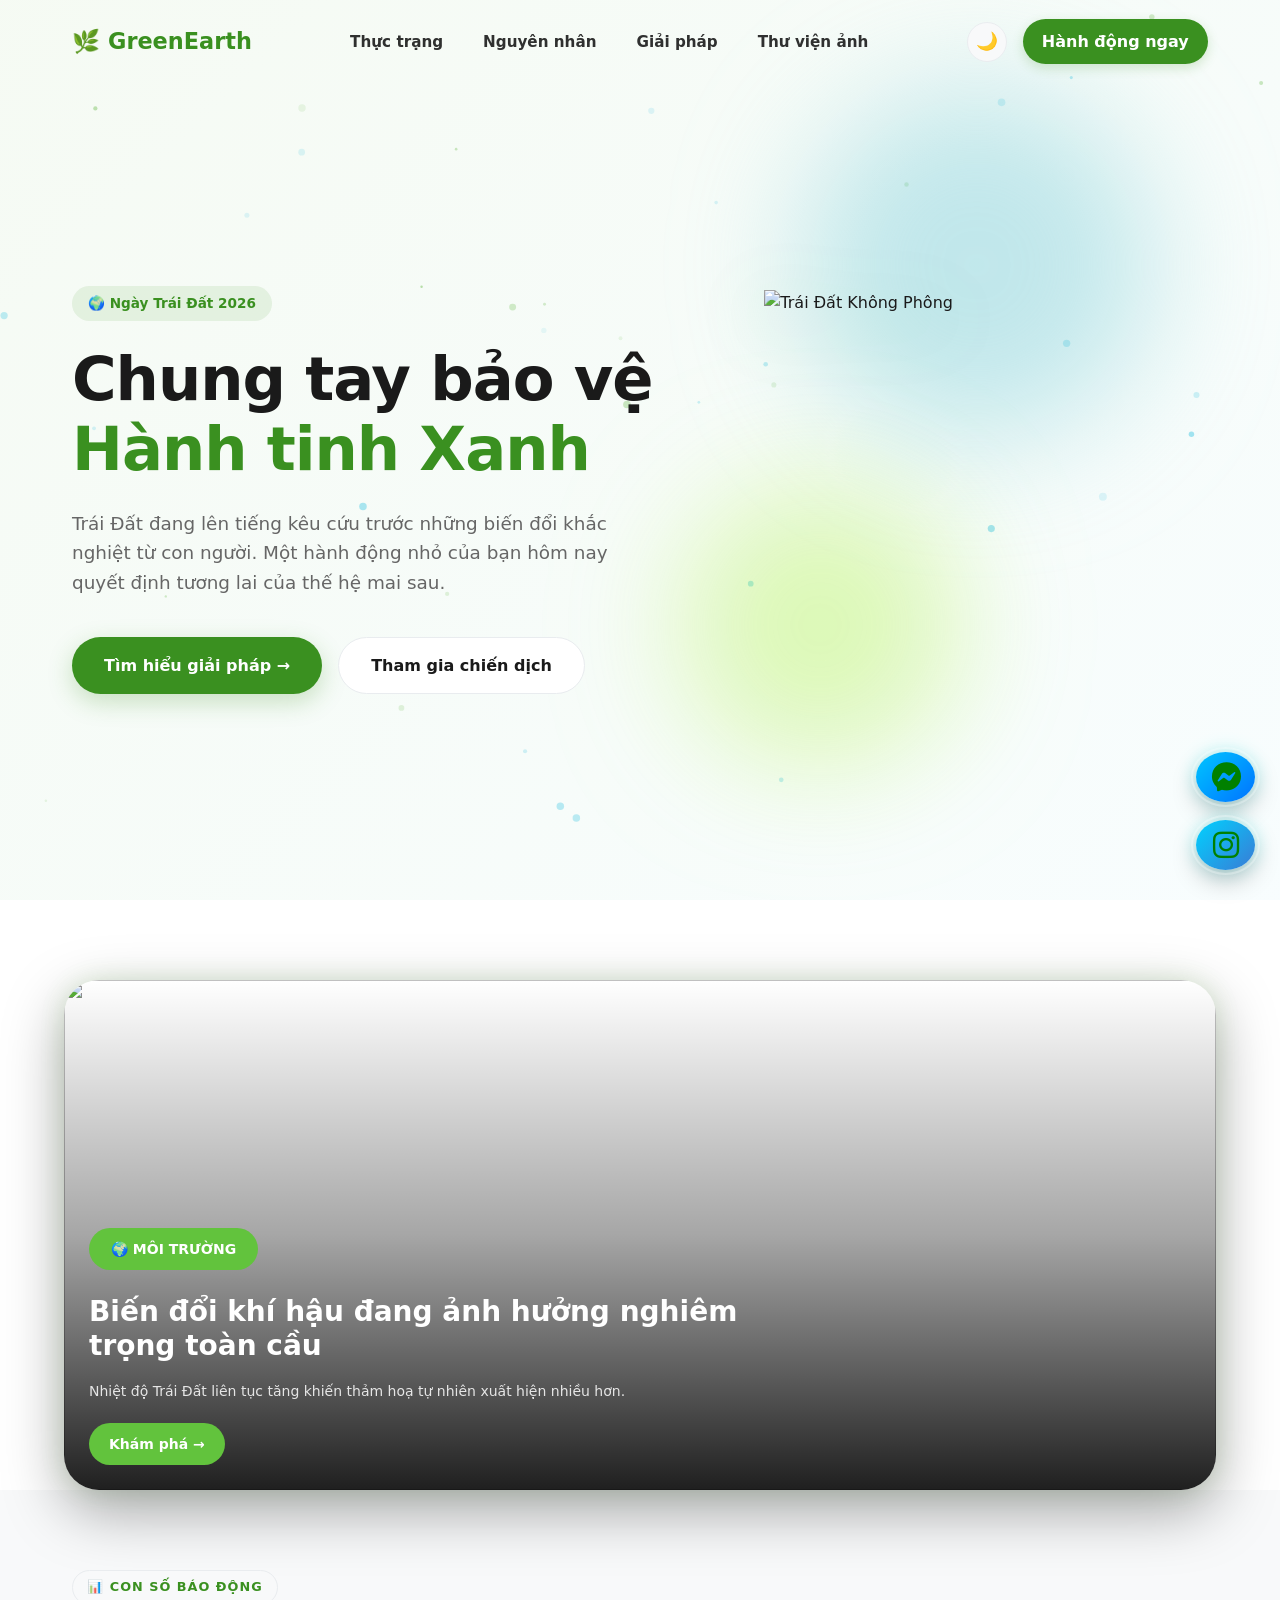
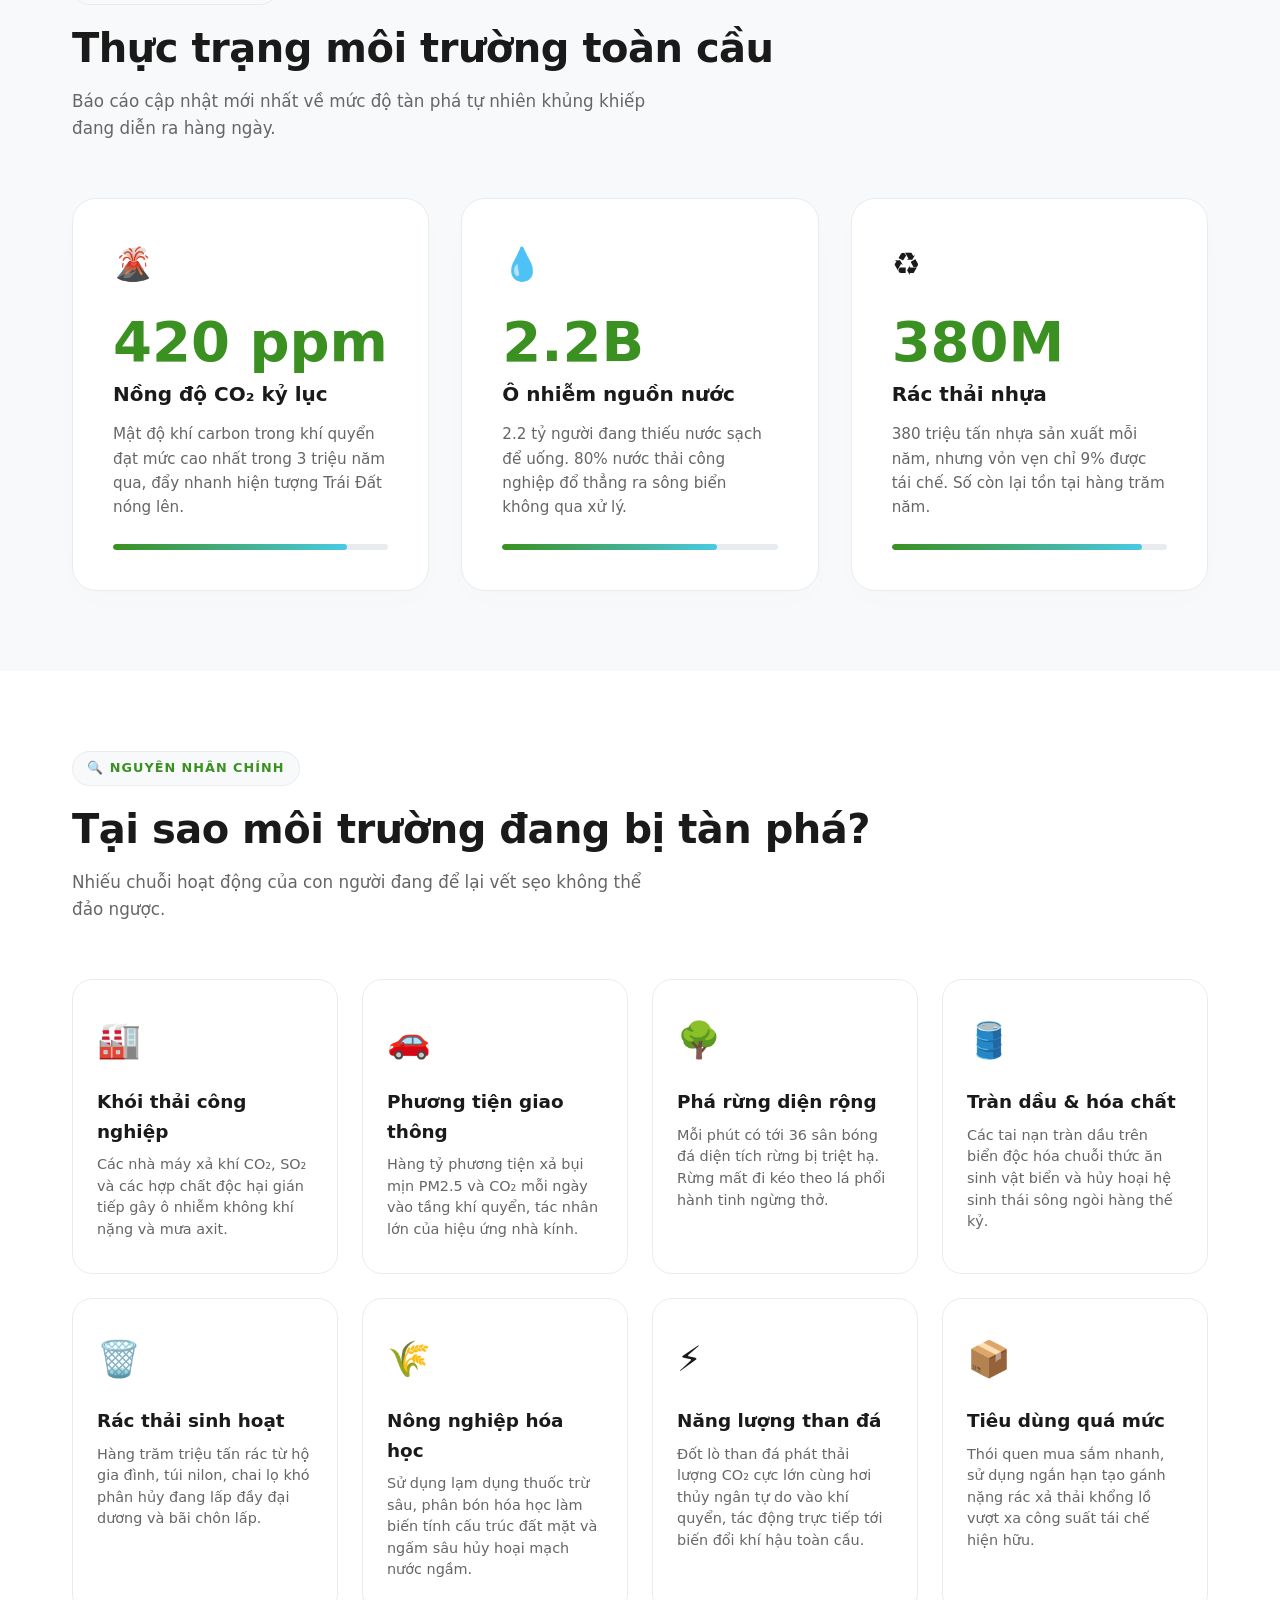
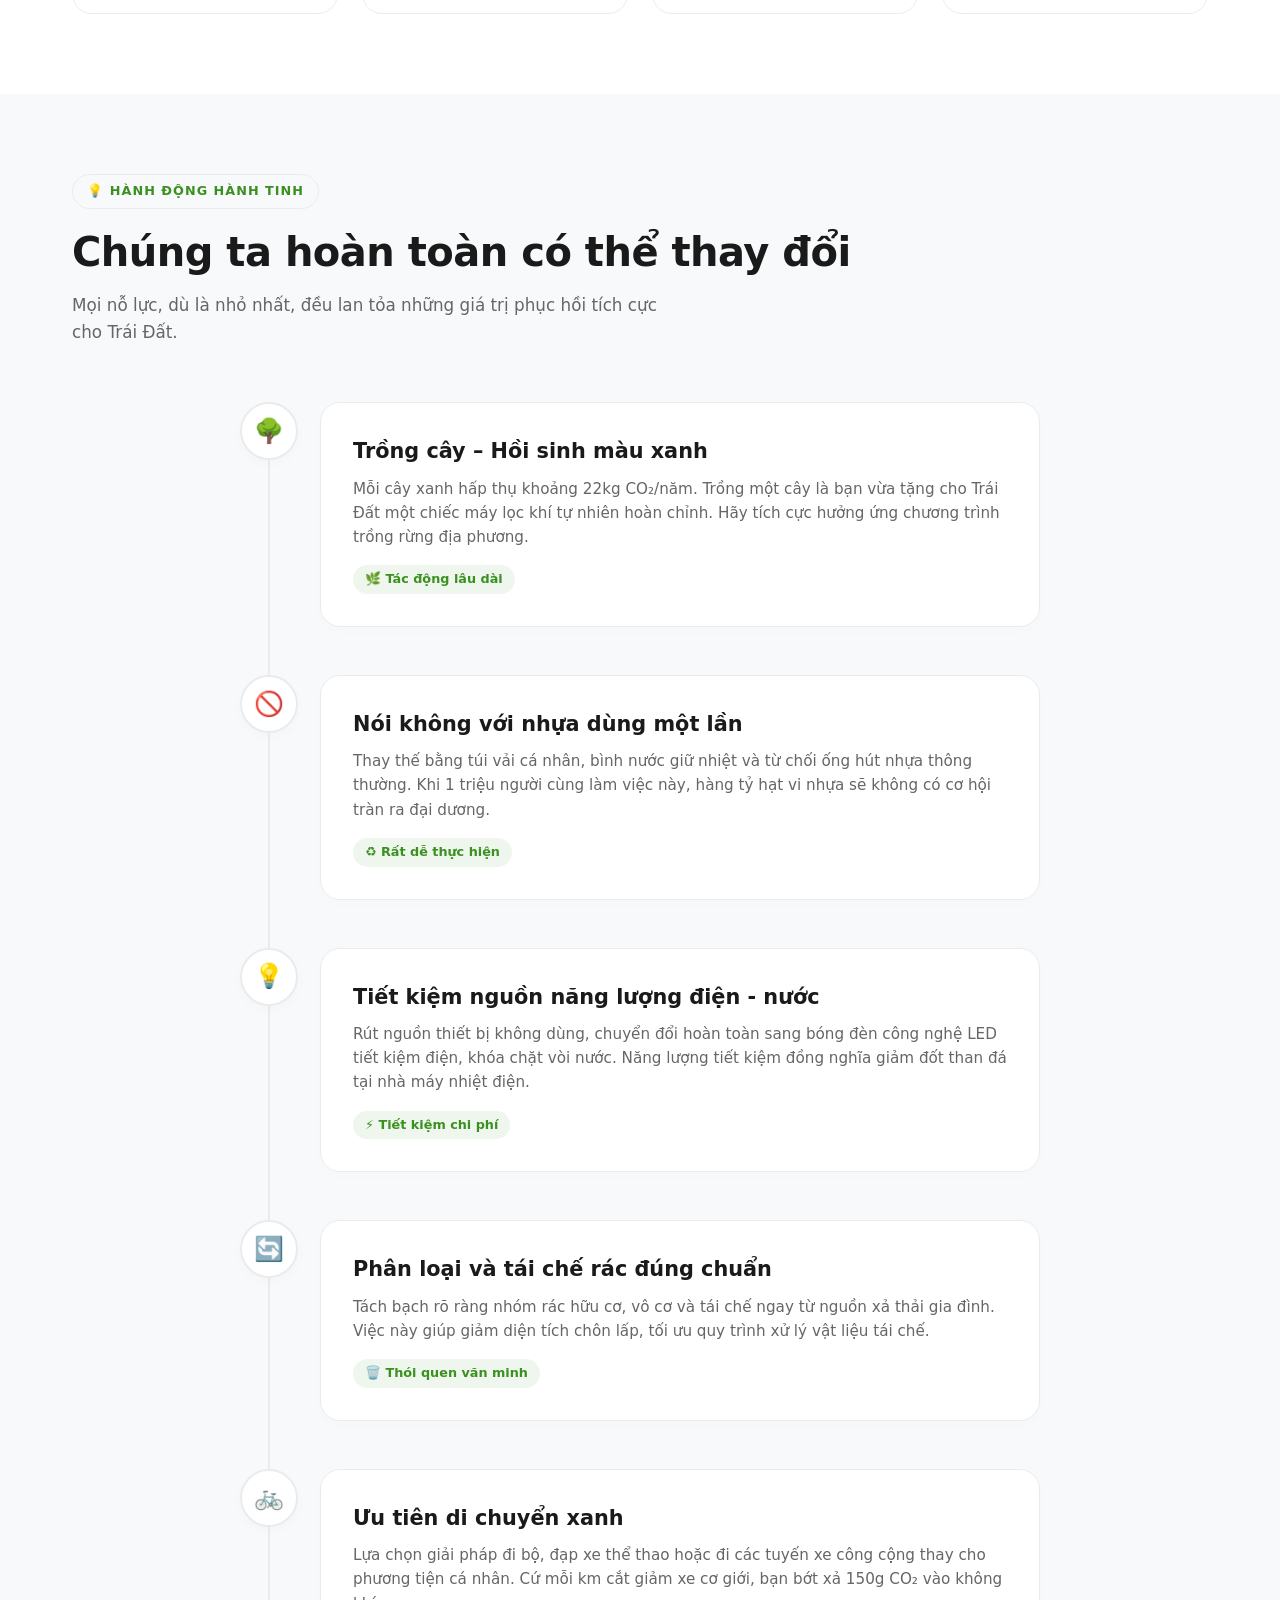
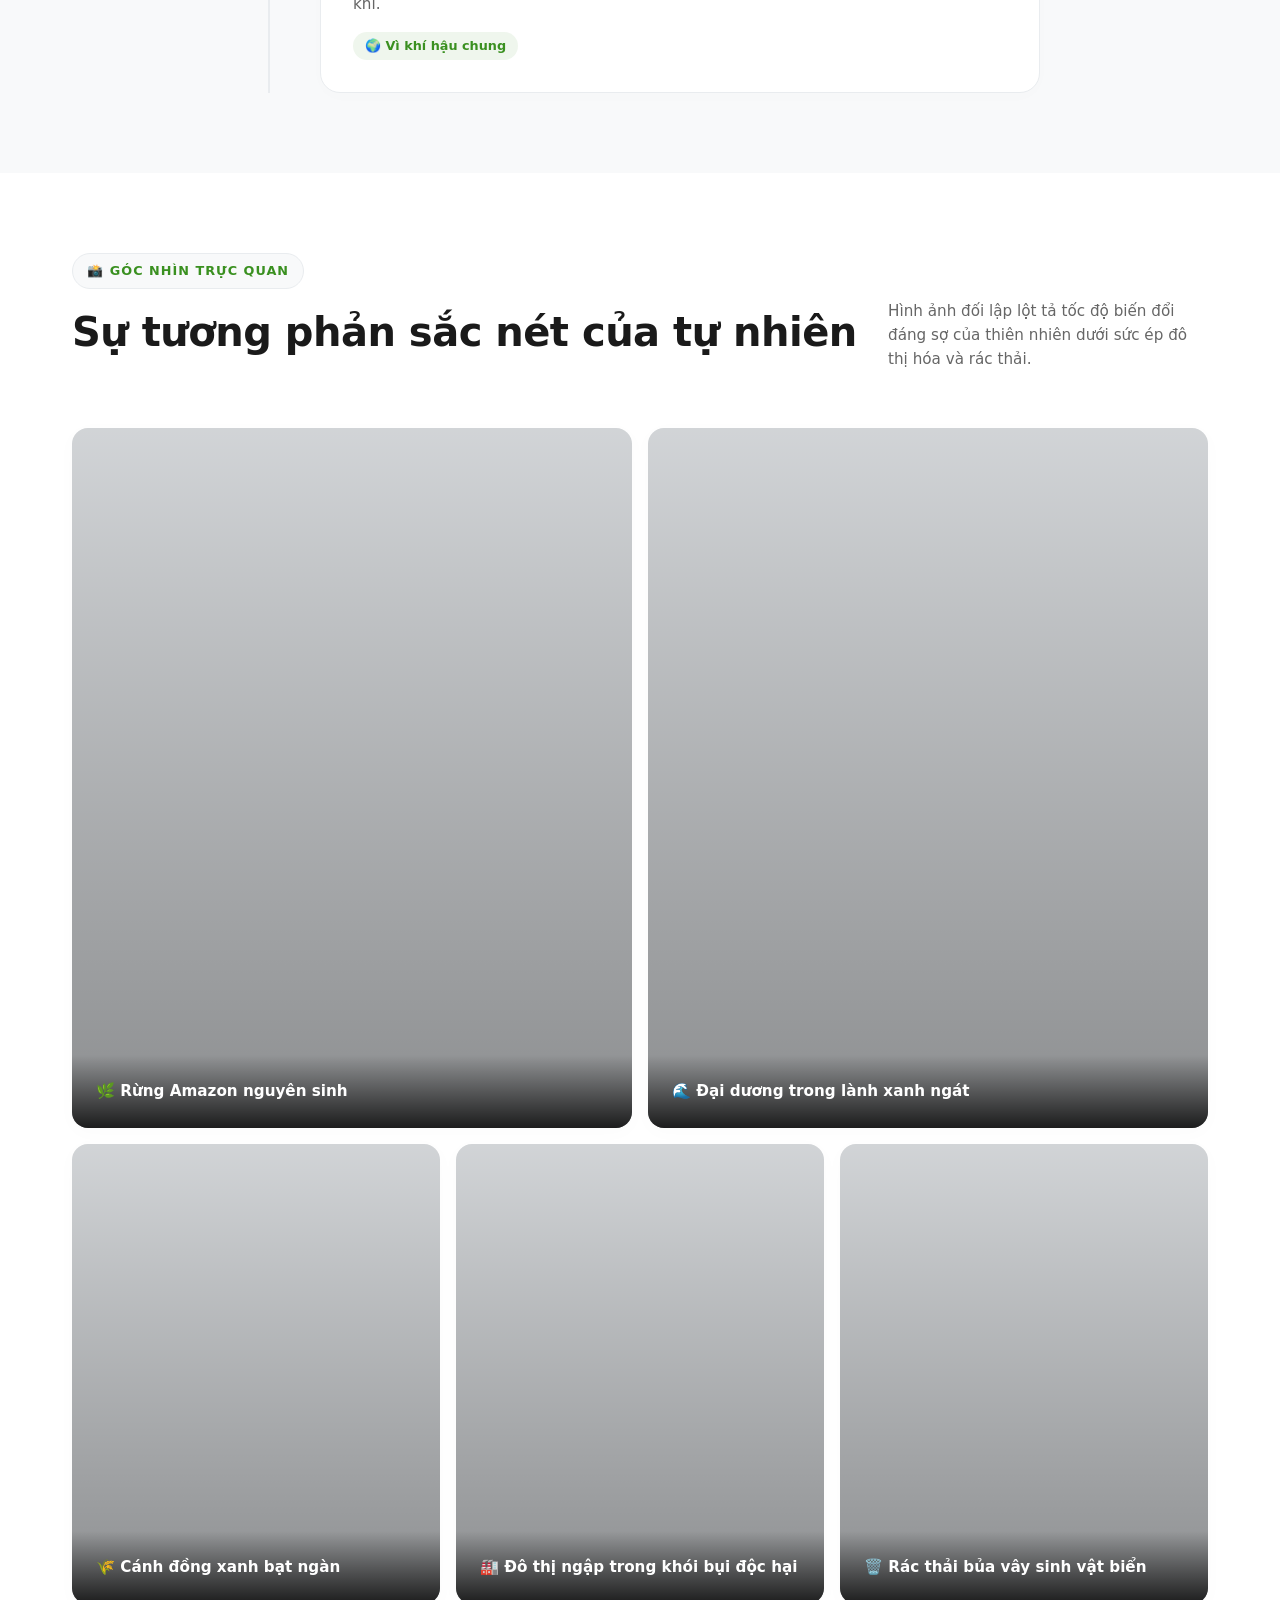
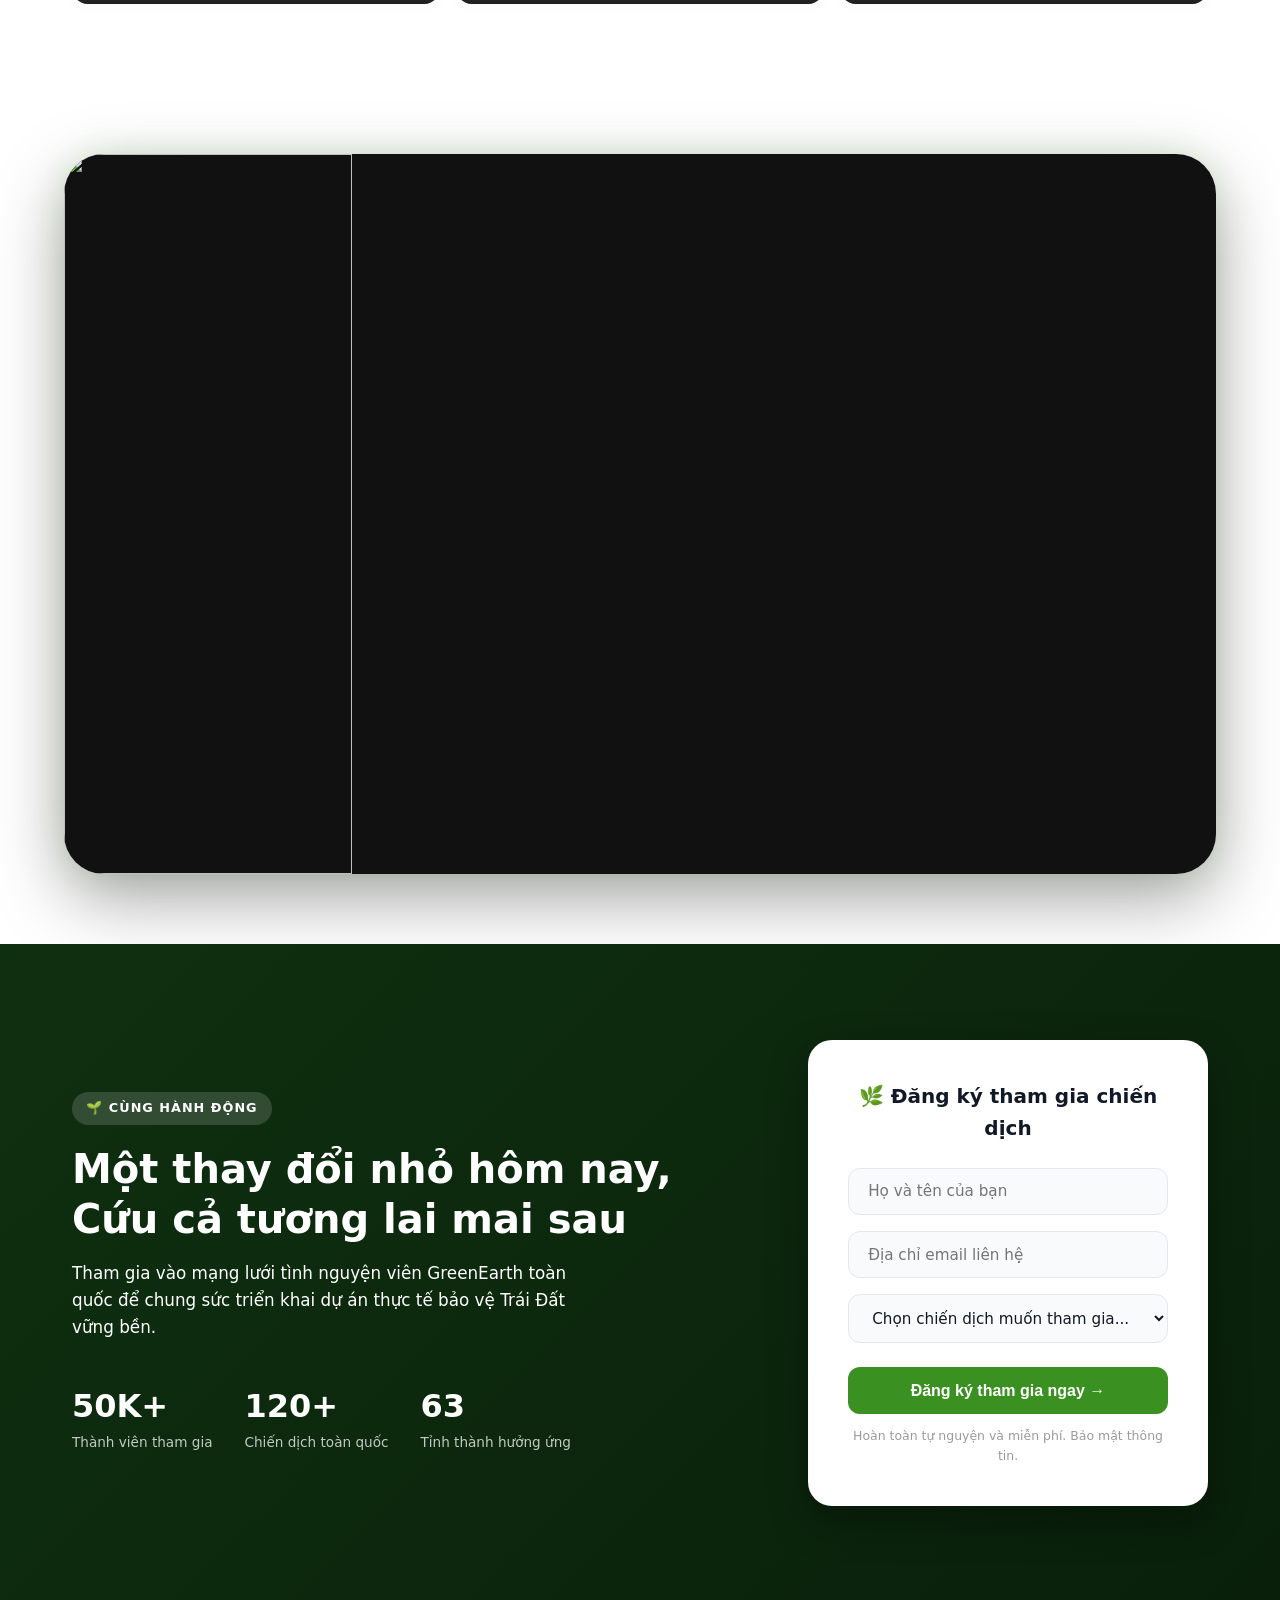
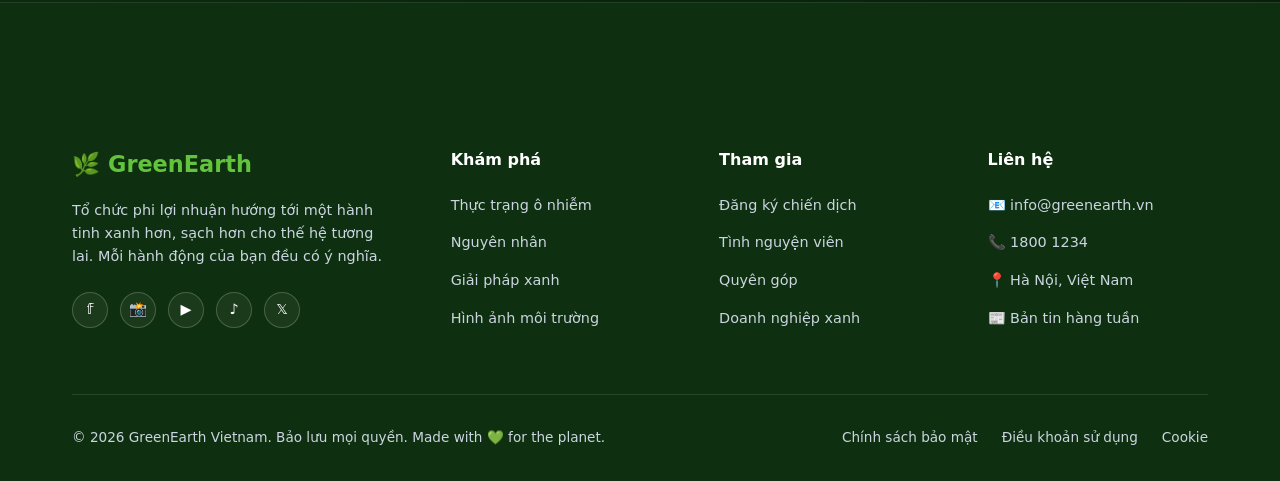
==== index.html @ 23671e56 "Update index.html" ====
<!DOCTYPE html>
<html lang="vi" data-theme="light">
<head>
  <meta charset="UTF-8">
  <meta name="viewport" content="width=device-width, initial-scale=1.0">
  <title>GreenEarth - Bảo vệ Hành tinh Xanh</title>
  <link rel="stylesheet" href="assets/css/style.css">
</head>
<body>

  <nav id="navbar">
    <div class="nav-inner">
      <a class="nav-logo" href="#">
        <span class="logo-icon">🌿</span> GreenEarth
      </a>
      <ul class="nav-links" id="desktopNavLinks">
        <li><a href="#thuc-trang">Thực trạng</a></li>
        <li><a href="#nguyen-nhan">Nguyên nhân</a></li>
        <li><a href="#giai-phap">Giải pháp</a></li>
        <li><a href="#gallery">Thư viện ảnh</a></li>
      </ul>
      <div class="nav-btns">
        <button class="btn-theme" id="themeBtn" title="Đổi giao diện">🌙</button>
        <a class="btn-nav-cta" href="#lien-he">Hành động ngay</a>
      </div>
      <div class="hamburger" id="hamburger">
        <span></span><span></span><span></span>
      </div>
    </div>
  </nav>

  <div class="menu-overlay" id="menuOverlay" onclick="closeMobile()"></div>

  <div class="mobile-menu" id="mobileMenu">
    <a href="#" onclick="closeMobile()" class="mobile-link active">🏠 Trang chủ</a>
    <a href="#thuc-trang" onclick="closeMobile()" class="mobile-link">📊 Thực trạng</a>
    <a href="#nguyen-nhan" onclick="closeMobile()" class="mobile-link">🔍 Nguyên nhân</a>
    <a href="#giai-phap" onclick="closeMobile()" class="mobile-link">💡 Giải pháp</a>
    <a href="#gallery" onclick="closeMobile()" class="mobile-link">📸 Thư viện ảnh</a>
    <a href="#lien-he" onclick="closeMobile()" class="mobile-link">📬 Liên hệ</a>
    <a href="#lien-he" onclick="closeMobile()" class="btn-mobile-cta">🌱 Chung tay bảo vệ môi trường</a>
  </div>

  <section class="hero-section" id="trang-chu">
    <canvas id="particles"></canvas>
    <div class="orb-wrap">
      <div class="orb-mover" id="orbMover">
        <div class="orb orb-1"></div>
        <div class="orb orb-2"></div>
      </div>
    </div>
    <div class="section-inner hero-grid">
      <div style="z-index: 2;">
        <span class="hero-tag">🌍 Ngày Trái Đất 2026</span>
        <h1 class="hero-title reveal reveal-delay-1">Chung tay bảo vệ<br><span>Hành tinh Xanh</span></h1>
        <p class="hero-desc reveal reveal-delay-2">Trái Đất đang lên tiếng kêu cứu trước những biến đổi khắc nghiệt từ con người. Một hành động nhỏ của bạn hôm nay quyết định tương lai của thế hệ mai sau.</p>
        <div class="hero-btns reveal reveal-delay-3">
          <a class="btn-primary" href="#giai-phap">Tìm hiểu giải pháp →</a>
          <a class="btn-secondary" href="#lien-he">Tham gia chiến dịch</a>
        </div>
      </div>
      <div class="hero-visual-earth reveal reveal-delay-2">
        <img class="hero-earth-img" src="https://upload.wikimedia.org/wikipedia/commons/2/22/Earth_Western_Hemisphere_transparent_background.png" alt="Trái Đất Không Phông">
      </div>
      </div>
    </div>
  </section>
  <!-- ========================= -->
<!-- VnExpress News Slider -->
<!-- ========================= -->

<section class="news-slider-section">

    <div class="news-slider">

        <div class="news-track">

            <!-- NEWS 1 -->
            <div class="news-item">

                <img src="https://i.pinimg.com/1200x/5f/f0/24/5ff024aad3f5f2339391c7674422e111.jpg" alt="">

                <div class="news-overlay">

                    <span class="news-category">
                        🌍 MÔI TRƯỜNG
                    </span>

                    <h2>
                        Biến đổi khí hậu đang ảnh hưởng nghiêm trọng toàn cầu
                    </h2>

                    <p>
                        Nhiệt độ Trái Đất liên tục tăng khiến thảm hoạ tự nhiên xuất hiện nhiều hơn.
                    </p>

                    <a href="#" class="news-btn">
                        Khám phá →
                    </a>

                </div>

            </div>

            <!-- NEWS 2 -->
            <div class="news-item">

                <img src="https://environment.co/wp-content/uploads/sites/4/2026/03/hector-john-periquin-_szPDggb37o-unsplash-1.jpg.webp" alt="">

                <div class="news-overlay">

                    <span class="news-category">
                        ❄ KHÍ HẬU
                    </span>

                    <h2>
                        Bắc Cực ghi nhận lượng băng tan nhanh nhất lịch sử
                    </h2>

                    <p>
                        Các chuyên gia cảnh báo mực nước biển có thể tăng mạnh trong vài thập kỷ tới.
                    </p>

                    <a href="#" class="news-btn">
                        Khám phá →
                    </a>

                </div>

            </div>

            <!-- NEWS 3 -->
            <div class="news-item">

                <img src="https://i.pinimg.com/736x/2b/6d/2b/2b6d2baf3b25f584152f0122186972e6.jpg" alt="">

                <div class="news-overlay">

                    <span class="news-category">
                        🗑 Ô NHIỄM
                    </span>

                    <h2>
                        Rác thải nhựa đang dần dần bao phủ kín toàn bộ đại dương
                    </h2>

                    <p>
                        Hàng triệu sinh vật biển bị ảnh hưởng bởi lượng vi nhựa ngày càng tăng cao.
                    </p>

                    <a href="#" class="news-btn">
                        Khám phá →
                    </a>

                </div>

            </div>

            <!-- NEWS 4 -->
            <div class="news-item">

                <img src="https://i.pinimg.com/1200x/40/1b/a4/401ba43d05921428dfd85b72efcf69a5.jpg" alt="">

                <div class="news-overlay">

                    <span class="news-category">
                        ⚡ NĂNG LƯỢNG XANH
                    </span>

                    <h2>
                        Xu hướng sử dụng năng lượng tái tạo đang  tăng cực kỳ mạnh
                    </h2>

                    <p>
                        Điện gió và điện mặt trời đang trở thành nguồn năng lượng chủ đạo trong tương lai.
                    </p>

                    <a href="#" class="news-btn">
                        Khám phá →
                    </a>

                </div>

            </div>

        </div>

    </div>

</section>
  
  <section class="stats-section" id="thuc-trang">
    <div class="section-inner">
      <span class="section-tag reveal">📊 Con số báo động</span>
      <h2 class="section-title reveal reveal-delay-1">Thực trạng môi trường toàn cầu</h2>
      <p class="section-desc reveal reveal-delay-2">Báo cáo cập nhật mới nhất về mức độ tàn phá tự nhiên khủng khiếp đang diễn ra hàng ngày.</p>
      
      <div class="stats-grid">
        <div class="stat-card reveal">
          <span class="card-icon">🌋</span>
          <div class="card-number" data-count="420" data-suffix=" ppm">0 ppm</div>
          <div class="card-title">Nồng độ CO₂ kỷ lục</div>
          <div class="card-text">Mật độ khí carbon trong khí quyển đạt mức cao nhất trong 3 triệu năm qua, đẩy nhanh hiện tượng Trái Đất nóng lên.</div>
          <div class="progress-bar-wrap">
            <div class="progress-bar" data-width="85"></div>
          </div>
        </div>
        <div class="stat-card reveal reveal-delay-1">
          <span class="card-icon">💧</span>
          <div class="card-number" data-count="2.2" data-suffix="B">0B</div>
          <div class="card-title">Ô nhiễm nguồn nước</div>
          <div class="card-text">2.2 tỷ người đang thiếu nước sạch để uống. 80% nước thải công nghiệp đổ thẳng ra sông biển không qua xử lý.</div>
          <div class="progress-bar-wrap">
            <div class="progress-bar" data-width="78"></div>
          </div>
        </div>
        <div class="stat-card reveal reveal-delay-2">
          <span class="card-icon">♻️</span>
          <div class="card-number" data-count="380" data-suffix="M">0M</div>
          <div class="card-title">Rác thải nhựa</div>
          <div class="card-text">380 triệu tấn nhựa sản xuất mỗi năm, nhưng vỏn vẹn chỉ 9% được tái chế. Số còn lại tồn tại hàng trăm năm.</div>
          <div class="progress-bar-wrap">
            <div class="progress-bar" data-width="91"></div>
          </div>
        </div>
      </div>
    </div>
  </section>

  <section class="causes-section" id="nguyen-nhan">
    <div class="section-inner">
      <span class="section-tag reveal">🔍 Nguyên nhân chính</span>
      <h2 class="section-title reveal reveal-delay-1">Tại sao môi trường đang bị tàn phá?</h2>
      <p class="section-desc reveal reveal-delay-2">Nhiếu chuỗi hoạt động của con người đang để lại vết sẹo không thể đảo ngược.</p>

      <div class="causes-grid">
        <div class="cause-card reveal">
          <span class="cause-emoji">🏭</span>
          <div class="cause-title">Khói thải công nghiệp</div>
          <div class="cause-text">Các nhà máy xả khí CO₂, SO₂ và các hợp chất độc hại gián tiếp gây ô nhiễm không khí nặng và mưa axit.</div>
        </div>
        <div class="cause-card reveal reveal-delay-1">
          <span class="cause-emoji">🚗</span>
          <div class="cause-title">Phương tiện giao thông</div>
          <div class="cause-text">Hàng tỷ phương tiện xả bụi mịn PM2.5 và CO₂ mỗi ngày vào tầng khí quyển, tác nhân lớn của hiệu ứng nhà kính.</div>
        </div>
        <div class="cause-card reveal reveal-delay-2">
          <span class="cause-emoji">🌳</span>
          <div class="cause-title">Phá rừng diện rộng</div>
          <div class="cause-text">Mỗi phút có tới 36 sân bóng đá diện tích rừng bị triệt hạ. Rừng mất đi kéo theo lá phổi hành tinh ngừng thở.</div>
        </div>
        <div class="cause-card reveal reveal-delay-3">
          <span class="cause-emoji">🛢️</span>
          <div class="cause-title">Tràn dầu & hóa chất</div>
          <div class="cause-text">Các tai nạn tràn dầu trên biển độc hóa chuỗi thức ăn sinh vật biển và hủy hoại hệ sinh thái sông ngòi hàng thế kỷ.</div>
        </div>
        <div class="cause-card reveal">
          <span class="cause-emoji">🗑️</span>
          <div class="cause-title">Rác thải sinh hoạt</div>
          <div class="cause-text">Hàng trăm triệu tấn rác từ hộ gia đình, túi nilon, chai lọ khó phân hủy đang lấp đầy đại dương và bãi chôn lấp.</div>
        </div>
        <div class="cause-card reveal reveal-delay-1">
          <span class="cause-emoji">🌾</span>
          <div class="cause-title">Nông nghiệp hóa học</div>
          <div class="cause-text">Sử dụng lạm dụng thuốc trừ sâu, phân bón hóa học làm biến tính cấu trúc đất mặt và ngấm sâu hủy hoại mạch nước ngầm.</div>
        </div>
        <div class="cause-card reveal reveal-delay-2">
          <span class="cause-emoji">⚡</span>
          <div class="cause-title">Năng lượng than đá</div>
          <div class="cause-text">Đốt lò than đá phát thải lượng CO₂ cực lớn cùng hơi thủy ngân tự do vào khí quyển, tác động trực tiếp tới biến đổi khí hậu toàn cầu.</div>
        </div>
        <div class="cause-card reveal reveal-delay-3">
          <span class="cause-emoji">📦</span>
          <div class="cause-title">Tiêu dùng quá mức</div>
          <div class="cause-text">Thói quen mua sắm nhanh, sử dụng ngắn hạn tạo gánh nặng rác xả thải khổng lồ vượt xa công suất tái chế hiện hữu.</div>
        </div>
      </div>
    </div>
  </section>

  <section class="solutions-section" id="giai-phap">
    <div class="section-inner">
      <span class="section-tag reveal">💡 Hành động hành tinh</span>
      <h2 class="section-title reveal reveal-delay-1">Chúng ta hoàn toàn có thể thay đổi</h2>
      <p class="section-desc reveal reveal-delay-2">Mọi nỗ lực, dù là nhỏ nhất, đều lan tỏa những giá trị phục hồi tích cực cho Trái Đất.</p>

      <div class="solutions-timeline">
        <div class="timeline-item reveal">
          <div class="timeline-dot">🌳</div>
          <div class="timeline-content">
            <div class="timeline-title">Trồng cây – Hồi sinh màu xanh</div>
            <div class="timeline-text">Mỗi cây xanh hấp thụ khoảng 22kg CO₂/năm. Trồng một cây là bạn vừa tặng cho Trái Đất một chiếc máy lọc khí tự nhiên hoàn chỉnh. Hãy tích cực hưởng ứng chương trình trồng rừng địa phương.</div>
            <div class="timeline-tag">🌿 Tác động lâu dài</div>
          </div>
        </div>
        <div class="timeline-item reveal reveal-delay-1">
          <div class="timeline-dot">🚫</div>
          <div class="timeline-content">
            <div class="timeline-title">Nói không với nhựa dùng một lần</div>
            <div class="timeline-text">Thay thế bằng túi vải cá nhân, bình nước giữ nhiệt và từ chối ống hút nhựa thông thường. Khi 1 triệu người cùng làm việc này, hàng tỷ hạt vi nhựa sẽ không có cơ hội tràn ra đại dương.</div>
            <div class="timeline-tag">♻️ Rất dễ thực hiện</div>
          </div>
        </div>
        <div class="timeline-item reveal reveal-delay-2">
          <div class="timeline-dot">💡</div>
          <div class="timeline-content">
            <div class="timeline-title">Tiết kiệm nguồn năng lượng điện - nước</div>
            <div class="timeline-text">Rút nguồn thiết bị không dùng, chuyển đổi hoàn toàn sang bóng đèn công nghệ LED tiết kiệm điện, khóa chặt vòi nước. Năng lượng tiết kiệm đồng nghĩa giảm đốt than đá tại nhà máy nhiệt điện.</div>
            <div class="timeline-tag">⚡ Tiết kiệm chi phí</div>
          </div>
        </div>
        <div class="timeline-item reveal reveal-delay-3">
          <div class="timeline-dot">🔄</div>
          <div class="timeline-content">
            <div class="timeline-title">Phân loại và tái chế rác đúng chuẩn</div>
            <div class="timeline-text">Tách bạch rõ ràng nhóm rác hữu cơ, vô cơ và tái chế ngay từ nguồn xả thải gia đình. Việc này giúp giảm diện tích chôn lấp, tối ưu quy trình xử lý vật liệu tái chế.</div>
            <div class="timeline-tag">🗑️ Thói quen văn minh</div>
          </div>
        </div>
        <div class="timeline-item reveal">
          <div class="timeline-dot">🚲</div>
          <div class="timeline-content">
            <div class="timeline-title">Ưu tiên di chuyển xanh</div>
            <div class="timeline-text">Lựa chọn giải pháp đi bộ, đạp xe thể thao hoặc đi các tuyến xe công cộng thay cho phương tiện cá nhân. Cứ mỗi km cắt giảm xe cơ giới, bạn bớt xả 150g CO₂ vào không khí.</div>
            <div class="timeline-tag">🌍 Vì khí hậu chung</div>
          </div>
        </div>
      </div>
    </div>
  </section>

  <section class="gallery-section" id="gallery">
    <div class="section-inner">
      <div class="gallery-intro">
        <div>
          <span class="section-tag reveal">📸 Góc nhìn trực quan</span>
          <h2 class="section-title reveal reveal-delay-1">Sự tương phản sắc nét của tự nhiên</h2>
        </div>
        <p class="reveal" style="max-width:320px; color:var(--text-secondary); font-size:.95rem;">Hình ảnh đối lập lột tả tốc độ biến đổi đáng sợ của thiên nhiên dưới sức ép đô thị hóa và rác thải.</p>
      </div>
    
 <div class="gallery-grid reveal">
        <div class="gallery-item">
          <div class="gallery-css-img img-before-1"></div>
          <div class="gallery-overlay">
            <div class="gallery-label">🌿 Rừng Amazon nguyên sinh</div>
          </div>
        </div>
        <div class="gallery-item">
          <div class="gallery-css-img img-before-2"></div>
          <div class="gallery-overlay">
            <div class="gallery-label">🌊 Đại dương trong lành xanh ngát</div>
          </div>
        </div>
        <div class="gallery-item">
          <div class="gallery-css-img img-before-3"></div>
          <div class="gallery-overlay">
            <div class="gallery-label">🌾 Cánh đồng xanh bạt ngàn</div>
          </div>
        </div>
        <div class="gallery-item">
          <div class="gallery-css-img img-after-1"></div>
          <div class="gallery-overlay">
            <div class="gallery-label">🏭 Đô thị ngập trong khói bụi độc hại</div>
          </div>
        </div>
        <div class="gallery-item">
          <div class="gallery-css-img img-after-2"></div>
          <div class="gallery-overlay">
            <div class="gallery-label">🗑️ Rác thải bủa vây sinh vật biển</div>
          </div>
        </div>
      </div>
    </div>
  </section>
<!-- SLIDER ẢNH -->
 <div class="xenova-frame">

        <div class="veltrix-lane"> 

            <img src="https://i.pinimg.com/1200x/1f/00/a6/1f00a696069bceb7e75bc5903785dcc1.jpg" alt="">
            <img src="https://i.pinimg.com/1200x/da/fb/fd/dafbfd396e86b425f8c1bfd6392219eb.jpg" alt="">
            <img src="https://i.pinimg.com/736x/0f/5f/a1/0f5fa163d9f72eda8e7077570f2148c8.jpg" alt="">
            <img src="https://i.pinimg.com/1200x/60/0a/f8/600af8e8f2b4ea4577bda8969bf46c8d.jpg" alt="">

        </div>

    </div> 

  <section class="cta-section" id="lien-he">
    <div class="cta-inner">
      <div>
        <span class="section-tag reveal" style="background:rgba(255,255,255,.15); color:#fff; border:none;">🌱 Cùng hành động</span>
        <h2 class="cta-title reveal reveal-delay-1">Một thay đổi nhỏ hôm nay,<br>Cứu cả tương lai mai sau</h2>
        <p class="cta-desc reveal reveal-delay-2">Tham gia vào mạng lưới tình nguyện viên GreenEarth toàn quốc để chung sức triển khai dự án thực tế bảo vệ Trái Đất vững bền.</p>
        
        <div style="display:flex; gap:2rem; margin-top:2.5rem;" class="reveal reveal-delay-3">
          <div>
            <div style="font-family:var(--font-display); font-size:2rem; font-weight:900;">50K+</div>
            <div style="opacity:.75; font-size:.85rem;">Thành viên tham gia</div>
          </div>
          <div>
            <div style="font-family:var(--font-display); font-size:2rem; font-weight:900;">120+</div>
            <div style="opacity:.75; font-size:.85rem;">Chiến dịch toàn quốc</div>
          </div>
          <div>
            <div style="font-family:var(--font-display); font-size:2rem; font-weight:900;">63</div>
            <div style="opacity:.75; font-size:.85rem;">Tỉnh thành hưởng ứng</div>
          </div>
        </div>
      </div>

      <div class="signup-form reveal reveal-delay-2">
        <div class="form-title">🌿 Đăng ký tham gia chiến dịch</div>
        <div class="form-group">
          <input type="text" placeholder="Họ và tên của bạn" id="formName">
        </div>
        <div class="form-group">
          <input type="email" placeholder="Địa chỉ email liên hệ" id="formEmail">
        </div>
        <div class="form-group">
          <select id="formCampaign">
            <option value="" disabled selected>Chọn chiến dịch muốn tham gia...</option>
            <option>🌳 Trồng 1 triệu cây xanh năm nay</option>
            <option>🗑️ Chiến dịch thu gom rác bờ biển</option>
            <option>♻️ Phân loại rác hữu cơ tại nguồn</option>
            <option>🚲 Tuần lễ di chuyển xanh công cộng</option>
            <option>💧 Bảo vệ và khơi thông nguồn nước</option>
          </select>
        </div>
        <button class="btn-submit" onclick="submitForm()">Đăng ký tham gia ngay →</button>
        <p style="font-size:.78rem; opacity:.65; margin-top:.75rem; text-align:center; color:#666;">Hoàn toàn tự nguyện và miễn phí. Bảo mật thông tin.</p>
      </div>
    </div>
  </section>

  <footer>
    <div class="footer-inner section-inner" style="padding-bottom: 0;">
      <div class="footer-grid">
        <div class="footer-brand">
          <div class="nav-logo" style="color: #62c33d;">
            <span class="logo-icon">🌿</span> GreenEarth
          </div>
          <p class="footer-desc">Tổ chức phi lợi nhuận hướng tới một hành tinh xanh hơn, sạch hơn cho thế hệ tương lai. Mỗi hành động của bạn đều có ý nghĩa.</p>
          <div class="social-icons">
            <a class="social-icon" href="#" title="Facebook">𝕗</a>
            <a class="social-icon" href="#" title="Instagram">📸</a>
            <a class="social-icon" href="#" title="YouTube">▶</a>
            <a class="social-icon" href="#" title="TikTok">♪</a>
            <a class="social-icon" href="#" title="Twitter/X">𝕏</a>
          </div>
        </div>
        <div>
          <div class="footer-col-title">Khám phá</div>
          <ul class="footer-links">
            <li><a href="#thuc-trang">Thực trạng ô nhiễm</a></li>
            <li><a href="#nguyen-nhan">Nguyên nhân</a></li>
            <li><a href="#giai-phap">Giải pháp xanh</a></li>
            <li><a href="#gallery">Hình ảnh môi trường</a></li>
          </ul>
        </div>
        <div>
          <div class="footer-col-title">Tham gia</div>
          <ul class="footer-links">
            <li><a href="#lien-he">Đăng ký chiến dịch</a></li>
            <li><a href="#">Tình nguyện viên</a></li>
            <li><a href="#">Quyên góp</a></li>
            <li><a href="#">Doanh nghiệp xanh</a></li>
          </ul>
        </div>
      

        <div>
          <div class="footer-col-title">Liên hệ</div>
          <ul class="footer-links">
            <li><a href="mailto:info@greenearth.vn">📧 info@greenearth.vn</a></li>
            <li><a href="#">📞 1800 1234</a></li>
            <li><a href="#">📍 Hà Nội, Việt Nam</a></li>
            <li><a href="#">📰 Bản tin hàng tuần</a></li>
          </ul>
        </div>
      </div>
      
      <div class="footer-bottom">
        <div class="footer-copy">© 2026 GreenEarth Vietnam. Bảo lưu mọi quyền. Made with 💚 for the planet.</div>
        <div class="footer-legal">
          <a href="#">Chính sách bảo mật</a>
          <a href="#">Điều khoản sử dụng</a>
          <a href="#">Cookie</a>
        </div>
      </div>
    </div>
  </footer>

  <button class="scroll-top" id="scrollTop" onclick="window.scrollTo({top:0,behavior:'smooth'})" title="Lên đầu trang">↑</button>
  <script src="assets/js/script.js"></script>
  <!-- FONT AWESOME -->
<link rel="stylesheet" href="https://cdnjs.cloudflare.com/ajax/libs/font-awesome/6.5.2/css/all.min.css">

<!-- NÚT MESSENGER + INSTAGRAM -->
<div class="social-fixed">

    <a href="#" class="social-btn messenger">
        <i class="fa-brands fa-facebook-messenger"></i>
    </a>

    <a href="#" class="social-btn instagram">
        <i class="fa-brands fa-instagram"></i>
    </a>

</div>
</body>
</html>
---- assets/css/style.css ----
/* ─── NỀN TẢNG & BIẾN CƠ BẢN ─── */
:root {
  --bg-primary: #ffffff;
  --bg-secondary: #f8f9fa;
  --bg-card: #ffffff;
  --text-main: #1a1a1a;
  --text-secondary: #666666;
  --primary: #3a9020;
  --primary-light: #5db53a;
  --accent: #48cae4;
  --border: #e9ecef;
  --font-main: 'Inter', system-ui, -apple-system, sans-serif;
  --font-display: 'Plus Jakarta Sans', system-ui, sans-serif;
}

[data-theme="dark"] {
  --bg-primary: #0b0f19;
  --bg-secondary: #111827;
  --bg-card: #1f2937;
  --text-main: #f9fafb;
  --text-secondary: #9ca3af;
  --border: #374151;
}

* { box-sizing: border-box; margin: 0; padding: 0; }
body {
  background-color: var(--bg-primary);
  color: var(--text-main);
  font-family: var(--font-main);
  line-height: 1.6;
  overflow-x: hidden;
  transition: background-color .3s, color .3s;
}

body.menu-open {
  overflow: hidden;
}

.section-inner {
  max-width: 1200px;
  margin: 0 auto;
  padding: 5rem 2rem;
}

/* ─── HIỆU ỨNG REVEAL CUỘN TRANG ─── */
.reveal {
  opacity: 0;
  transform: translateY(30px);
  transition: opacity .8s cubic-bezier(0.2, 0.8, 0.2, 1), transform .8s cubic-bezier(0.2, 0.8, 0.2, 1);
}
.reveal.visible {
  opacity: 1;
  transform: translateY(0);
}
.reveal-delay-1 { transition-delay: .15s; }
.reveal-delay-2 { transition-delay: .3s; }
.reveal-delay-3 { transition-delay: .45s; }

/* ─── NAVIGATION BAR ─── */
nav {
  position: fixed; top: 0; left: 0; width: 100%; z-index: 1000;
  background: transparent; border-bottom: 1px solid transparent;
  transition: all .4s cubic-bezier(0.16, 1, 0.3, 1);
}

nav.scrolled {
  background: #164e18; 
  border-bottom: 1px solid rgba(255, 255, 255, 0.1);
  box-shadow: 0 4px 25px rgba(15, 48, 16, 0.25);
}
nav.scrolled .nav-logo { color: #ffffff; }
nav.scrolled .nav-logo .logo-icon { filter: drop-shadow(0 0 4px rgba(255,255,255,0.4)); }
nav.scrolled .nav-links a { color: #e2e8f0; }
nav.scrolled .nav-links a::after { background-color: #62c33d; }
nav.scrolled .nav-links a:hover,
nav.scrolled .nav-links a.active { color: #62c33d !important; }
nav.scrolled .nav-links a.active::after { width: 100%; }
nav.scrolled .btn-theme {
  background: rgba(255, 255, 255, 0.1);
  border-color: rgba(255, 255, 255, 0.2);
  color: #fff;
}
nav.scrolled .hamburger span { background: #ffffff; }

.nav-inner {
  max-width: 1200px; margin: 0 auto; padding: 1.2rem 2rem;
  display: flex; align-items: center; justify-content: space-between;
}
.nav-logo {
  font-family: var(--font-display); font-weight: 800; font-size: 1.4rem;
  display: flex; align-items: center; gap: .5rem; color: var(--primary);
  text-decoration: none; transition: color .3s;
  z-index: 1002;
}
.nav-links { display: flex; gap: 2.5rem; align-items: center; list-style: none; }

.nav-links a {
  text-decoration: none; color: var(--text-main); font-weight: 600;
  font-size: .95rem; transition: color .2s; opacity: .9;
  position: relative; padding: 0.3rem 0;
}
.nav-links a::after {
  content: ''; position: absolute; bottom: 0; left: 0; width: 0; height: 2px;
  background-color: var(--primary); transition: width 0.3s ease;
}
.nav-links a:hover,
.nav-links a.active { opacity: 1; color: var(--primary) !important; }
.nav-links a.active::after { width: 100%; }

.nav-btns { display: flex; align-items: center; gap: 1rem; z-index: 1002; }
.btn-theme {
  background: var(--bg-secondary); border: 1px solid var(--border);
  width: 40px; height: 40px; border-radius: 50%; cursor: pointer;
  display: flex; align-items: center; justify-content: center; font-size: 1.1rem;
  transition: all .3s;
}
.btn-nav-cta {
  background: var(--primary); color: #fff !important; padding: .6rem 1.2rem;
  border-radius: 99px; font-weight: 600 !important; box-shadow: 0 4px 12px rgba(58,144,32,0.2);
  text-decoration: none; transition: background .2s;
}
.btn-nav-cta:hover { background: var(--primary-light); }

.hamburger { display: none; flex-direction: column; gap: 6px; cursor: pointer; z-index: 1002; }
.hamburger span { width: 24px; height: 2px; background: var(--text-main); transition: .3s; }
.hamburger.open span:nth-child(1) { transform: rotate(45deg) translate(5px, 5px); }
.hamburger.open span:nth-child(2) { opacity: 0; }
.hamburger.open span:nth-child(3) { transform: rotate(-45deg) translate(6px, -7px); }

/* ─── GIAO DIỆN MOBILE MENU TRƯỢT PHẢI & BLUR NỀN ─── */
.menu-overlay {
  position: fixed;
  top: 0; left: 0; width: 100%; height: 100%;
  background: rgba(0, 0, 0, 0.4);
  backdrop-filter: blur(4px);
  -webkit-backdrop-filter: blur(4px);
  z-index: 998;
  opacity: 0;
  pointer-events: none;
  transition: opacity .4s ease;
}
.menu-overlay.open {
  opacity: 1;
  pointer-events: auto;
}

.mobile-menu {
  position: fixed; 
  top: 0; right: -100%; 
  width: 320px; max-width: 85%; height: 100vh; 
  background: rgba(244, 249, 244, 0.9); 
  backdrop-filter: blur(16px);
  -webkit-backdrop-filter: blur(16px);
  z-index: 999; 
  box-shadow: -10px 0 40px rgba(0,0,0,0.15);
  padding: 6rem 1.5rem 2.5rem 1.5rem; 
  display: flex; flex-direction: column; gap: 0.5rem; 
  overflow-y: auto;
  transition: right .4s cubic-bezier(0.16, 1, 0.3, 1);
}
[data-theme="dark"] .mobile-menu {
  background: rgba(17, 24, 39, 0.9);
}
.mobile-menu.open { 
  right: 0;
}

.mobile-menu .mobile-link { 
  text-decoration: none; color: var(--text-main); font-size: 1.1rem; font-weight: 600;
  padding: 0.85rem 1.2rem; border-radius: 12px; transition: all 0.2s ease;
  display: flex; align-items: center; gap: 0.75rem;
}
.mobile-menu .mobile-link:hover {
  background-color: rgba(58, 144, 32, 0.08); color: var(--primary);
}
.mobile-menu .mobile-link.active {
  background-color: rgba(58, 144, 32, 0.15); color: var(--primary);
}

.btn-mobile-cta {
  margin-top: 1rem; background-color: var(--primary); color: #ffffff !important;
  text-decoration: none; text-align: center; padding: 1rem; border-radius: 14px;
  font-weight: 700; font-size: 1.1rem; display: flex; align-items: center;
  justify-content: center; gap: 0.5rem; box-shadow: 0 4px 15px rgba(52, 138, 35, 0.2);
  transition: background 0.2s;
}
.btn-mobile-cta:hover { background-color: var(--primary-light); }

/* ─── HERO SECTION ─── */
.hero-section {
  min-height: 100vh; display: flex; align-items: center; position: relative;
  background: linear-gradient(135deg, rgba(93,181,58,0.06) 0%, rgba(72,202,228,0.04) 100%);
  padding-top: 80px; overflow: hidden;
}
.hero-grid { display: grid; grid-template-columns: 1.2fr 1fr; gap: 4rem; align-items: center; width: 100%; }

.hero-title {
  font-family: var(--font-display); font-size: 3.8rem; font-weight: 900; line-height: 1.15;
  letter-spacing: -1px; margin-bottom: 1.5rem;
}
.hero-title span { color: var(--primary); }

.hero-visual-earth { display: flex; justify-content: center; align-items: center; position: relative; z-index: 2; }
.hero-earth-img {
  width: 400px; height: 400px; object-fit: contain;
  filter: drop-shadow(0 15px 35px rgba(34, 139, 34, 0.35));
  animation: earthRotate 40s linear infinite;
}
@keyframes earthRotate {
  from { transform: rotate(0deg); }
  to { transform: rotate(360deg); }
}

.hero-tag {
  display: inline-flex; align-items: center; gap: .5rem; background: rgba(58,144,32,0.1);
  color: var(--primary); padding: .4rem 1rem; border-radius: 99px; font-weight: 600; font-size: .85rem;
  margin-bottom: 1.5rem;
}
.hero-desc { font-size: 1.15rem; color: var(--text-secondary); margin-bottom: 2.5rem; max-width: 580px; }
.hero-btns { display: flex; gap: 1rem; }
.btn-primary {
  background: var(--primary); color: #fff; padding: .9rem 2rem; border-radius: 99px;
  font-weight: 600; text-decoration: none; display: inline-flex; align-items: center; gap: .5rem;
  box-shadow: 0 8px 24px rgba(58,144,32,0.25); transition: all .2s;
}
.btn-primary:hover { transform: translateY(-2px); box-shadow: 0 12px 32px rgba(58,144,32,0.35); }
.btn-secondary {
  border: 1px solid var(--border); color: var(--text-main); padding: .9rem 2rem; border-radius: 99px;
  font-weight: 600; text-decoration: none; transition: background .2s; background: var(--bg-primary);
}
.btn-secondary:hover { background: var(--bg-secondary); }

/* Background Blur Orbs */
#particles { position: absolute; top:0; left:0; width:100%; height:100%; pointer-events: none; z-index: 1; }
.orb-wrap { position: absolute; width: 100%; height: 100%; top: 0; left: 0; pointer-events: none; z-index: 1; }
.orb-mover { position: absolute; width: 100%; height: 100%; top: 0; left: 0; transition: transform 0.2s cubic-bezier(0.25, 1, 0.5, 1); }
.orb { position: absolute; border-radius: 50%; filter: blur(60px); mix-blend-mode: multiply; opacity: 0.5; }
.orb-1 { width: 350px; height: 350px; background: #8bd3dd; top: 10%; right: 10%; animation: float 12s infinite alternate; }
.orb-2 { width: 280px; height: 280px; background: #9ef01a; bottom: 15%; right: 25%; opacity: 0.3; animation: float 9s infinite alternate-reverse; }

@keyframes float {
  0% { transform: translateY(0) scale(1); }
  100% { transform: translateY(-30px) scale(1.08); }
}

/* ─── TIÊU ĐỀ CHUNG ─── */
.section-tag {
  display: inline-block; background: var(--bg-secondary); border: 1px solid var(--border);
  padding: .4rem .9rem; border-radius: 99px; font-weight: 700; font-size: .8rem;
  text-transform: uppercase; letter-spacing: 1px; color: var(--primary); margin-bottom: 1.2rem;
}
.section-title {
  font-family: var(--font-display); font-size: 2.5rem; font-weight: 800;
  line-height: 1.2; letter-spacing: -0.5px; margin-bottom: 1rem;
}
.section-desc { color: var(--text-secondary); max-width: 600px; font-size: 1.05rem; margin-bottom: 3.5rem; }

/* ─── THỰC TRẠNG SECTION ─── */
.stats-section { background: var(--bg-secondary); }
.stats-grid { display: grid; grid-template-columns: repeat(3, 1fr); gap: 2rem; }
.stat-card {
  background: var(--bg-card); border: 1px solid var(--border); padding: 2.5rem;
  border-radius: 24px; box-shadow: 0 10px 30px rgba(0,0,0,0.01); position: relative; overflow: hidden;
  transition: all 0.4s cubic-bezier(0.16, 1, 0.3, 1);
}
.stat-card:hover {
  transform: translateY(-8px); box-shadow: 0 20px 40px rgba(58, 144, 32, 0.12); border-color: var(--primary-light);
}
.stat-card:hover .card-icon { transform: scale(1.2) rotate(10deg); }
.card-icon { font-size: 2rem; margin-bottom: 1.5rem; display: inline-block; transition: transform 0.3s ease; }
.card-number {
  font-family: var(--font-display); font-size: 3.5rem; font-weight: 900;
  line-height: 1; color: var(--primary); margin-bottom: .5rem;
}
.card-title { font-size: 1.25rem; font-weight: 700; margin-bottom: .75rem; }
.card-text { color: var(--text-secondary); font-size: .95rem; margin-bottom: 1.5rem; }

.progress-bar-wrap { background: var(--border); height: 6px; border-radius: 99px; overflow: hidden; }
.progress-bar {
  background: linear-gradient(90deg, var(--primary) 0%, var(--accent) 100%);
  width: 0%; height: 100%; border-radius: 99px; transition: width 1.2s cubic-bezier(0.1, 0.8, 0.2, 1);
}

/* ─── NGUYÊN NHÂN SECTION ─── */
.causes-section { background: var(--bg-primary); }
.causes-grid { display: grid; grid-template-columns: repeat(4, 1fr); gap: 1.5rem; }
.cause-card {
  background: var(--bg-card); border: 1px solid var(--border); padding: 2rem 1.5rem;
  border-radius: 20px; transition: all .3s ease;
}
.cause-card:hover { transform: translateY(-5px); box-shadow: 0 12px 30px rgba(0,0,0,0.03); border-color: var(--primary-light); }
.cause-emoji { font-size: 2.2rem; margin-bottom: 1.2rem; display: inline-block; }
.cause-title { font-size: 1.15rem; font-weight: 700; margin-bottom: .5rem; }
.cause-text { color: var(--text-secondary); font-size: .9rem; line-height: 1.5; }

/* ─── GIẢI PHÁP SECTION ─── */
.solutions-section { background: var(--bg-secondary); }
.solutions-timeline { position: relative; max-width: 800px; margin: 0 auto; }
.solutions-timeline::before {
  content: ''; position: absolute; top: 0; left: 28px; width: 2px; height: 100%;
  background: var(--border);
}
.timeline-item { position: relative; padding-left: 5rem; margin-bottom: 3rem; }
.timeline-item:last-child { margin-bottom: 0; }
.timeline-dot {
  position: absolute; left: 0; top: 0; width: 58px; height: 58px;
  background: var(--bg-card); border: 2px solid var(--border); border-radius: 50%;
  display: flex; align-items: center; justify-content: center; font-size: 1.5rem; z-index: 2;
  box-shadow: 0 4px 12px rgba(0,0,0,0.02); transition: all 0.3s ease;
}
.timeline-content {
  background: var(--bg-card); border: 1px solid var(--border); padding: 2rem;
  border-radius: 20px; box-shadow: 0 4px 20px rgba(0,0,0,0.01); transition: all 0.3s ease;
}

.timeline-item:hover .timeline-content {
  box-shadow: 0 12px 30px rgba(58, 144, 32, 0.12); border-color: var(--primary-light); background-color: rgba(58, 144, 32, 0.02);
}
.timeline-item:hover .timeline-dot {
  background: var(--primary); border-color: var(--primary); transform: scale(1.1); color: #fff;
}
.timeline-title { font-family: var(--font-display); font-size: 1.3rem; font-weight: 700; margin-bottom: .5rem; }
.timeline-text { color: var(--text-secondary); font-size: .95rem; margin-bottom: 1rem; }
.timeline-tag {
  display: inline-block; background: rgba(58,144,32,0.08); color: var(--primary); padding: .25rem .75rem; border-radius: 99px; font-size: .8rem; font-weight: 600;
}

/* ─── GALLERY SECTION (LƯU Ý: ĐÃ SỬA ĐƯỜNG DẪN ẢNH LOCAL) ─── */
.gallery-section { background: var(--bg-primary); }
.gallery-intro { display: flex; justify-content: space-between; align-items: flex-end; margin-bottom: 3.5rem; }
.gallery-intro .section-desc { margin-bottom: 0; }
.gallery-grid { display: grid; grid-template-columns: repeat(6, 1fr); gap: 1rem; }
.gallery-item {
  position: relative; border-radius: 16px; overflow: hidden; aspect-ratio: 4/5;
  background: #e9ecef; box-shadow: 0 4px 20px rgba(0,0,0,0.02);
}
.gallery-item:nth-child(1) { grid-column: span 3; }
.gallery-item:nth-child(2) { grid-column: span 3; }
.gallery-item:nth-child(3) { grid-column: span 2; }
.gallery-item:nth-child(4) { grid-column: span 2; }
.gallery-item:nth-child(5) { grid-column: span 2; }

.gallery-css-img { width: 100%; height: 100%; background-size: cover; background-position: center; transition: transform .5s ease; }
.gallery-item:hover .gallery-css-img { transform: scale(1.06); }

/* Tối ưu: Thay bằng thư mục assets cục bộ */
/* Sử dụng đường dẫn tuyệt đối chạy từ gốc dự án trên GitHub Pages */
.img-before-1 { 
    background-image: linear-gradient(to bottom, rgba(0,0,0,0.1), rgba(0,0,0,0.4)), url('/BAITAPLON/assets/images/amazon-before.webp'); 
}
.img-before-2 { 
    background-image: linear-gradient(to bottom, rgba(0,0,0,0.1), rgba(0,0,0,0.4)), url('/BAITAPLON/assets/images/ocean-before.webp'); 
}
.img-before-3 { 
    background-image: linear-gradient(to bottom, rgba(0,0,0,0.1), rgba(0,0,0,0.4)), url('/BAITAPLON/assets/images/field-before.webp'); 
}
.img-after-1 { 
    background-image: linear-gradient(to bottom, rgba(0,0,0,0.1), rgba(0,0,0,0.4)), url('/BAITAPLON/assets/images/city-after.webp'); 
}
.img-after-2 { 
    background-image: linear-gradient(to bottom, rgba(0,0,0,0.1), rgba(0,0,0,0.4)), url('/BAITAPLON/assets/images/ocean-after.webp'); 
}

.gallery-overlay {
  position: absolute; bottom: 0; left: 0; width: 100%; padding: 1.5rem;
  background: linear-gradient(to top, rgba(0,0,0,0.8) 0%, transparent 100%);
  display: flex; align-items: flex-end;
}
.gallery-label { color: #ffffff; font-weight: 600; font-size: .95rem; }

/* ─── CTA SECTION ─── */
.cta-section { width: 100%; background: linear-gradient(135deg, #0f3010 0%, #091f0a 100%); position: relative; }
.cta-inner {
  max-width: 1200px; margin: 0 auto; padding: 6rem 2rem !important; color: #ffffff;
  display: grid; grid-template-columns: 1fr 400px; gap: 4rem; align-items: center;
}
.cta-title { font-family: var(--font-display); font-size: 2.5rem; font-weight: 800; line-height: 1.25; margin-bottom: 1rem; }
.cta-desc { opacity: 0.8; font-size: 1.05rem; max-width: 520px; }

.signup-form {
  background: #ffffff; padding: 2.5rem; border-radius: 24px; box-shadow: 0 15px 40px rgba(0,0,0,0.3); color: #111827;
}
.form-title { font-family: var(--font-display); font-size: 1.25rem; font-weight: 700; margin-bottom: 1.5rem; text-align: center; color: #111827;}
.form-group { margin-bottom: 1rem; }
.form-group input, .form-group select {
  width: 100%; padding: .85rem 1.2rem; border: 1px solid #e5e7eb; border-radius: 12px;
  font-family: var(--font-main); font-size: .95rem; outline: none; transition: border .2s;
  background: #f9fafb; color: #111827;
}
.form-group input:focus, .form-group select:focus { border-color: var(--primary); background: #fff; }
.btn-submit {
  width: 100%; background: var(--primary); color: #fff; border: none; padding: .9rem;
  border-radius: 12px; font-weight: 600; font-size: 1rem; cursor: pointer; transition: background .2s; margin-top: .5rem;
}
.btn-submit:hover { background: #2f7819; }

/* ─── FOOTER ─── */
footer { background: #0f3010; border-top: 1px solid rgba(255,255,255,0.08); padding-top: 4rem; color: #e2e8f0; }
.footer-grid { display: grid; grid-template-columns: 1.5fr repeat(3, 1fr); gap: 3rem; margin-bottom: 4rem; }
.footer-brand .nav-logo { margin-bottom: 1rem; color: #62c33d; }
.footer-desc { color: #cbd5e1; font-size: .9rem; margin-bottom: 1.5rem; max-width: 320px; }
.social-icons { display: flex; gap: .75rem; }
.social-icon {
  width: 36px; height: 36px; border-radius: 50%; border: 1px solid rgba(255,255,255,0.2);
  display: flex; align-items: center; justify-content: center; text-decoration: none;
  color: #ffffff; font-size: .9rem; transition: all .2s; background: rgba(255,255,255,0.05);
}
.social-icon:hover { background: var(--primary-light); color: #fff; border-color: var(--primary-light); transform: translateY(-3px); }

.footer-col-title { font-family: var(--font-display); font-weight: 700; font-size: 1rem; margin-bottom: 1.2rem; color: #ffffff; }
.footer-links { list-style: none; display: flex; flex-direction: column; gap: .75rem; }
.footer-links a { text-decoration: none; color: #cbd5e1; font-size: .9rem; transition: color .2s; }
.footer-links a:hover { color: #62c33d; }

.footer-bottom {
  border-top: 1px solid rgba(255,255,255,0.1); padding: 2rem 0;
  display: flex; justify-content: space-between; align-items: center; font-size: .85rem; color: #cbd5e1;
}
.footer-copy { color: #cbd5e1; }
.footer-legal { display: flex; gap: 1.5rem; }
.footer-legal a { text-decoration: none; color: #cbd5e1; }
.footer-legal a:hover { color: #62c33d; }

.scroll-top {
  position: fixed; bottom: 2rem; right: 2rem; width: 44px; height: 44px;
  background: var(--primary); color: #fff; border: none; border-radius: 50%;
  cursor: pointer; display: flex; align-items: center; justify-content: center;
  font-size: 1.2rem; opacity: 0; visibility: hidden; transition: all .3s; z-index: 99;
  box-shadow: 0 4px 12px rgba(0,0,0,0.1);
}
.scroll-top.visible { opacity: 1; visibility: visible; }

/* ─── RESPONSIVE BREAKPOINTS ─── */
@media (max-width: 1024px) {
  .section-inner { padding: 4rem 1.5rem; }
  .hero-grid { grid-template-columns: 1fr; gap: 2.5rem; text-align: center; }
  .hero-visual-earth { order: -1; }
  .hero-earth-img { width: 320px; height: 320px; }
  .hero-desc { margin-left: auto; margin-right: auto; max-width: 100%; }
  .hero-btns { justify-content: center; }
  .cta-inner { grid-template-columns: 1fr; gap: 3rem; padding: 4rem 1.5rem !important; }
  .stats-grid { grid-template-columns: repeat(2, 1fr); gap: 1.5rem; }
  .causes-grid { grid-template-columns: repeat(2, 1fr); gap: 1.2rem; }
  .gallery-grid { grid-template-columns: repeat(4, 1fr); gap: 0.8rem; }
  .gallery-item:nth-child(1), .gallery-item:nth-child(2),
  .gallery-item:nth-child(3), .gallery-item:nth-child(4), .gallery-item:nth-child(5) { grid-column: span 2; }
  .footer-grid { grid-template-columns: repeat(2, 1fr); gap: 2rem; }
  .nav-links, .nav-btns .btn-nav-cta { display: none; }
  .hamburger { display: flex; }
}

@media (max-width: 640px) {
  .section-inner { padding: 3.5rem 1.2rem; }
  .section-title { font-size: 1.8rem; }
  .hero-title { font-size: 2.2rem; }
  .hero-earth-img { width: 220px; height: 220px; }
  .hero-btns { flex-direction: column; gap: 0.8rem; width: 100%; max-width: 300px; margin: 0 auto; }
  .btn-primary, .btn-secondary { width: 100%; justify-content: center; padding: 0.8rem 1.5rem; }
  
  .stats-grid, .causes-grid, .gallery-grid { grid-template-columns: 1fr; gap: 1rem; }
  .stat-card, .cause-card { padding: 1.5rem; border-radius: 16px; }
  .card-number { font-size: 2.8rem; }
  .progress-bar-wrap { height: 4px; }
  
  .solutions-timeline::before { left: 20px; }
  .timeline-item { padding-left: 3.5rem; margin-bottom: 2rem; }
  .timeline-dot { width: 42px; height: 42px; font-size: 1.1rem; }
  .timeline-content { padding: 1.25rem; border-radius: 16px; }
  
  .gallery-intro { flex-direction: column; align-items: flex-start; gap: 0.8rem; margin-bottom: 2rem; }
  .gallery-item { grid-column: span 1 !important; aspect-ratio: 16/10; border-radius: 12px; }
  .gallery-overlay { padding: 1rem; }
  
  .cta-inner { padding: 3rem 1.2rem !important; gap: 2rem; }
  .cta-title { font-size: 1.8rem; }
  .signup-form { padding: 1.5rem; border-radius: 16px; }
  
  .footer-grid { grid-template-columns: 1fr; gap: 1.8rem; }
  .footer-bottom { flex-direction: column; gap: 1rem; text-align: center; padding: 1.5rem 0; }
  .scroll-top { width: 38px; height: 38px; bottom: 1.5rem; right: 1.5rem; font-size: 1rem; }
}

/* ========================= */
/* VNEXPRESS NEWS SLIDER */
/* ========================= */

.news-slider-section{

    width:100%;

    margin-top:80px;

    display:flex;

    justify-content:center;
}

.news-slider{

    width:90%;

    max-width:1200px;

    height:510px;

    overflow:hidden;

    position:relative;

    border-radius:35px;

    transition:0.5s ease;

    box-shadow:
    0 20px 60px rgba(0,0,0,0.35),
    0 0 25px rgba(98,195,61,0.15);
}

/* Hover nổi */

.news-slider:hover{

    transform:translateY(-10px);

    box-shadow:
    0 30px 80px rgba(0,0,0,0.45),
    0 0 35px rgba(98,195,61,0.25);
}

/* Track */

.news-track{

    display:flex;

    width:400%;

    height:100%;

    animation:vnSlide 14s infinite ease-in-out;
}

/* Item */

.news-item{

    width:25%;

    height:100%;

    position:relative;

    overflow:hidden;

    flex-shrink:0;
}

/* Image */

.news-item img{

    width:100%;

    height:100%;

    object-fit:cover;

    transition:0.7s;
}

/* Zoom ảnh */

.news-item:hover img{

    transform:scale(1.08);
}

/* Overlay */

.news-overlay{

    position:absolute;

    inset:0;

    display:flex;

    flex-direction:column;

    justify-content:flex-end;

    padding:60px;

    background:
    linear-gradient(
        to top,
        rgba(0,0,0,0.88),
        rgba(0,0,0,0.35),
        transparent
    );
}

/* Category */

.news-category{

    width:max-content;

    padding:10px 22px;

    border-radius:50px;

    background:#62c33d;

    color:white;

    font-size:14px;

    font-weight:700;

    margin-bottom:25px;
}

/* Title */

.news-overlay h2{

    color:white;

    font-size:56px; /* giảm từ 56px */

    line-height:1.2;

    font-weight:900;

    max-width:700px;

    margin-bottom:18px;
}

.news-overlay p{

    color:rgba(255,255,255,0.85);

    font-size:20px; /* giảm từ 20px */

    line-height:1.6;

    max-width:650px;

    margin-bottom:25px;
}
/* Button */

.news-btn{

    width:max-content;

    padding:14px 30px;

    border-radius:50px;

    background:#62c33d;

    color:white;

    text-decoration:none;

    font-weight:700;

    transition:0.4s;
}

.news-btn:hover{

    transform:translateY(-5px);

    box-shadow:
    0 0 15px #62c33d,
    0 0 35px #62c33d;
}

/* Animation */

@keyframes vnSlide{

    0%,20%{
        transform:translateX(0);
    }

    25%,45%{
        transform:translateX(-25%);
    }

    50%,70%{
        transform:translateX(-50%);
    }

    75%,95%{
        transform:translateX(-75%);
    }

    100%{
        transform:translateX(0);
    }
}

/* Mobile */

@media(max-width:768px){

    .news-slider{

        width:96%;

        height:320px;

        border-radius:20px;
    }

}

    .news-overlay{

        padding:25px;
    }

    .news-overlay h2{

        font-size:28px;
    }

    .news-overlay p{

        font-size:14px;

        margin-bottom:20px;
    }

    .news-btn{

        padding:10px 20px;

        font-size:14px;
    }
/* ========================= */
/* SLIDER ẢNH */
/* ========================= */
/* ========================= */
/* AUTO IMAGE EFFECT */
/* ========================= */

/* ========================= */
/* XENOVA IMAGE EFFECT */
/* ========================= */
/* ========================= */
/* XENOVA IMAGE EFFECT */
/* ========================= */

.xenova-frame{

    width:90%;

    max-width:1200px;

    height:80vh;

    margin:70px auto;

    overflow:hidden;

    position:relative;

    border-radius:40px;

    background:#111;

    transition:0.7s ease;

    box-shadow:
    0 25px 70px rgba(0,0,0,0.35),
    0 0 30px rgba(98,195,61,0.18);
}

/* Hover nổi */

.xenova-frame:hover{

    transform:
    translateY(-10px)
    scale(1.005);

    box-shadow:
    0 40px 90px rgba(0,0,0,0.5),
    0 0 45px rgba(98,195,61,0.3);
}

/* Track ảnh */

.veltrix-lane{

    display:flex;

    width:400%;

    height:100%;

    animation:
    auroraShiftX 16s infinite cubic-bezier(.77,0,.18,1);
}

/* Ảnh */

.veltrix-lane img{

    width:25%;

    height:100%;

    object-fit:cover;

    flex-shrink:0;

    transition:1.2s ease;
}

/* Hover zoom nhẹ */

.xenova-frame:hover img{

    transform:scale(1.04);
}

/* Animation siêu mượt */

@keyframes auroraShiftX{

    0%,18%{
        transform:translateX(0);
    }

    22%,43%{
        transform:translateX(-25%);
    }

    47%,68%{
        transform:translateX(-50%);
    }

    72%,93%{
        transform:translateX(-75%);
    }

    100%{
        transform:translateX(0);
    }
}

/* ========================= */
/* TABLET */
/* ========================= */

@media(max-width:1024px){

    .xenova-frame{

        width:98%;

        height:80vh;

        border-radius:30px;
    }

}

/* ========================= */
/* MOBILE */
/* ========================= */

@media(max-width:768px){

    .xenova-frame{

        width:90%;

        height:45vh;

        margin:40px auto;

        border-radius:22px;
    }

    .veltrix-lane{

        animation:
        auroraShiftX 14s infinite cubic-bezier(.77,0,.18,1);
    }

}
/* KHUNG CHỨA */
.social-fixed{
    position: fixed;
    right: 25px;
    bottom: 30px;
    display: flex;
    flex-direction: column;
    gap: 18px;
    z-index: 9999;
}

/* NÚT CHUNG */
.social-btn{
    width: 59px;
    height: 50px;
    border-radius: 50%;
    display: flex;
    align-items: center;
    justify-content: center;
    text-decoration: none;
    font-size: 30px;
    color: green;

    transition: 0.4s ease;
    position: relative;

    box-shadow:
    0 10px 25px rgba(0,0,0,0.25),
    0 0 20px rgba(0,255,255,0.3);

    backdrop-filter: blur(10px);
}

/* MESSENGER */
.messenger{
    background: linear-gradient(
    135deg,
    #00c6ff,
    #0072ff
    );
}

/* INSTAGRAM */
.instagram{
    background: linear-gradient(
    135deg,
    #00d2ff,
    #3a7bd5
    );
}

/* HOVER NỔI LÊN */
.social-btn:hover{
    transform:
    translateY(-10px)
    scale(1.12);

    box-shadow:
    0 20px 40px rgba(0,0,0,0.35),
    0 0 35px rgba(0,255,255,0.8);
}

/* HIỆU ỨNG NHẤP NHÁY */
.social-btn::before{
    content: "";
    position: absolute;
    inset: -5px;
    border-radius: 50%;
    border: 2px solid rgba(255,255,255,0.3);
    animation: pulse 2s infinite;
}

@keyframes pulse{

    0%{
        transform: scale(1);
        opacity: 1;
    }

    100%{
        transform: scale(1.5);
        opacity: 0;
    }

}
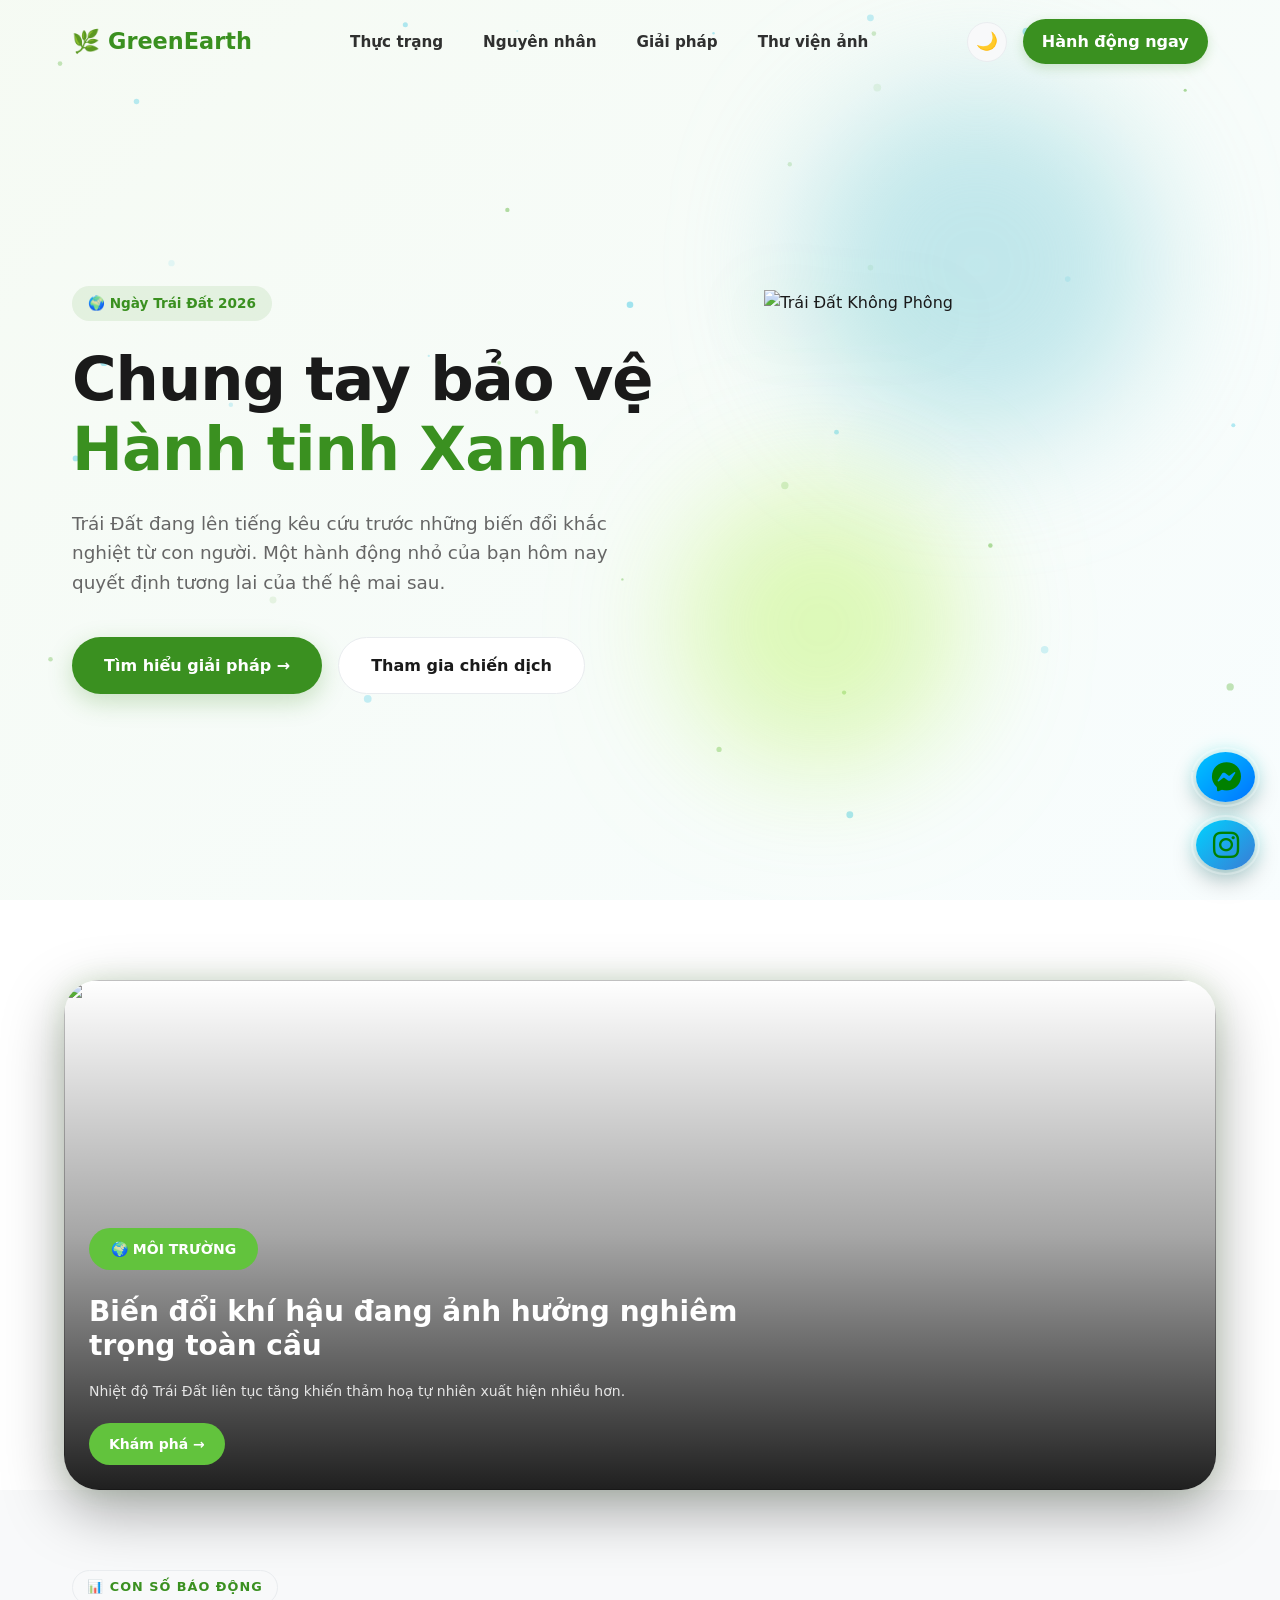
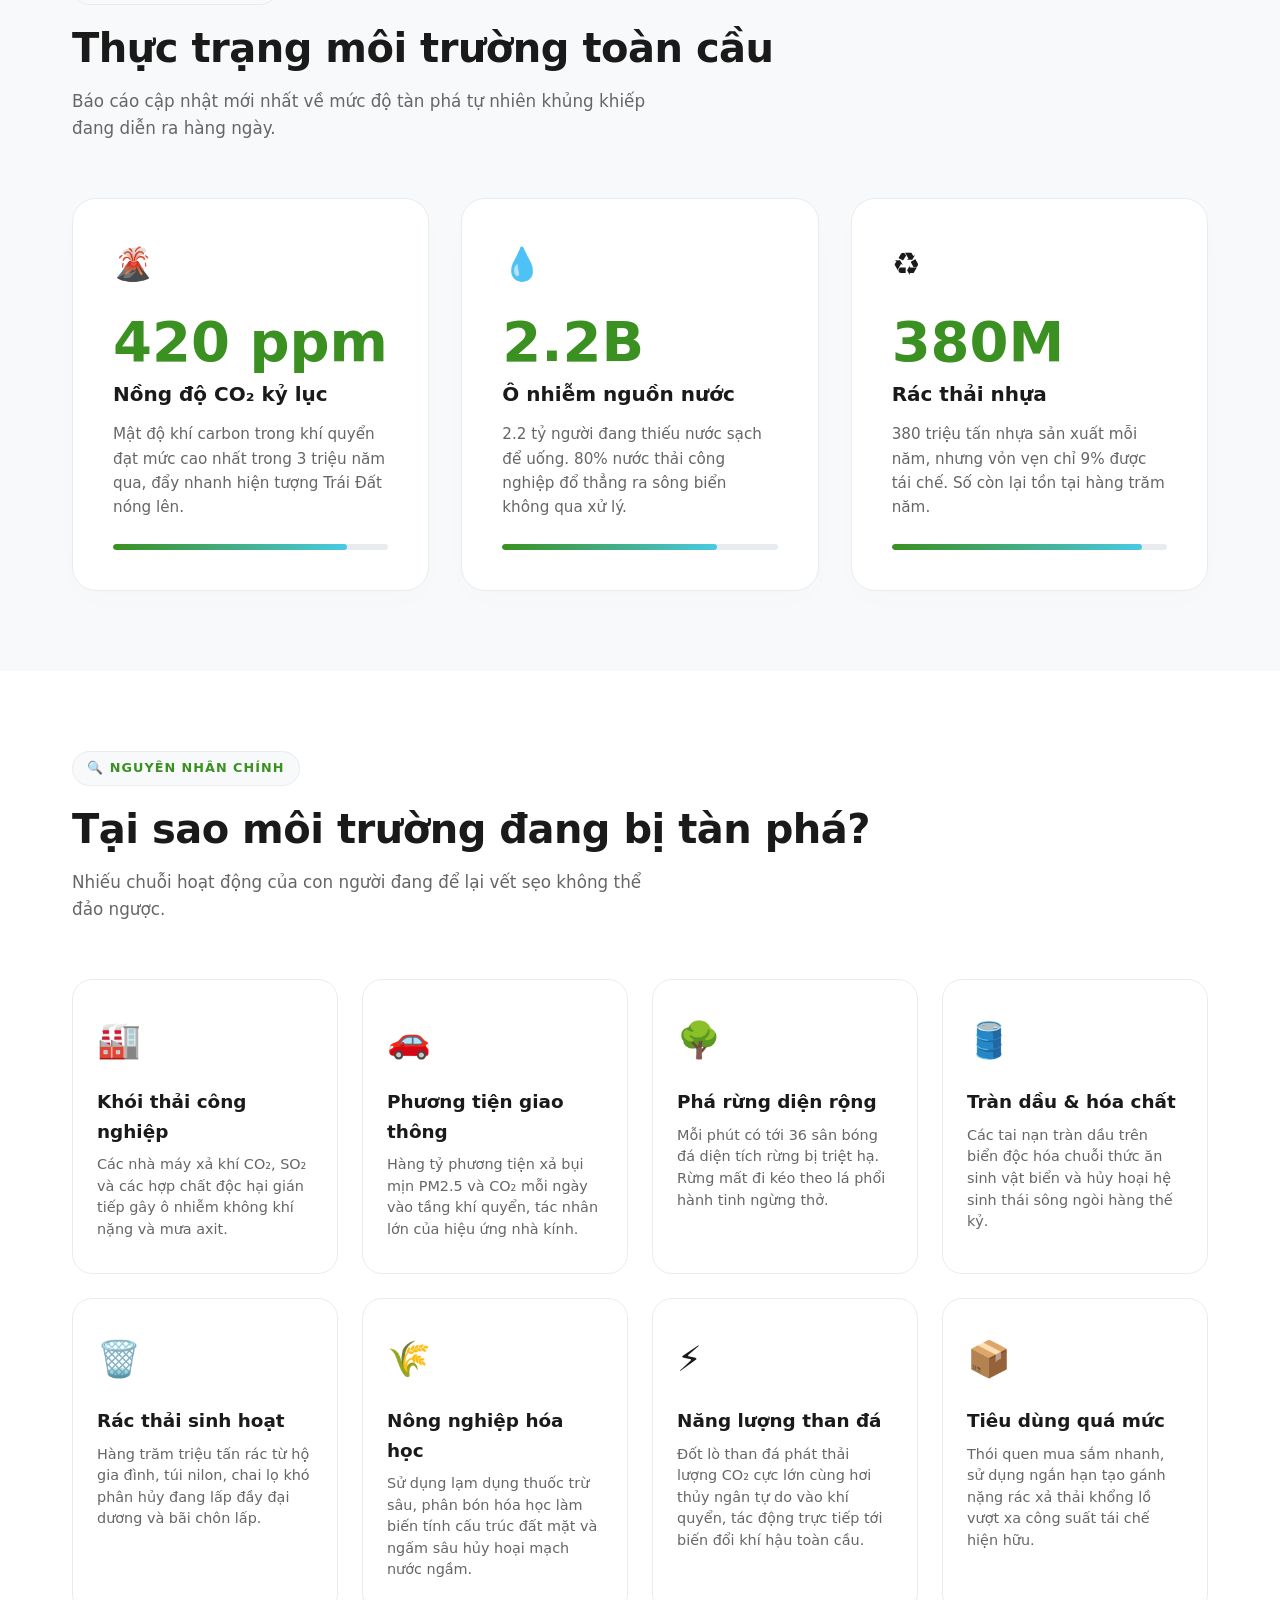
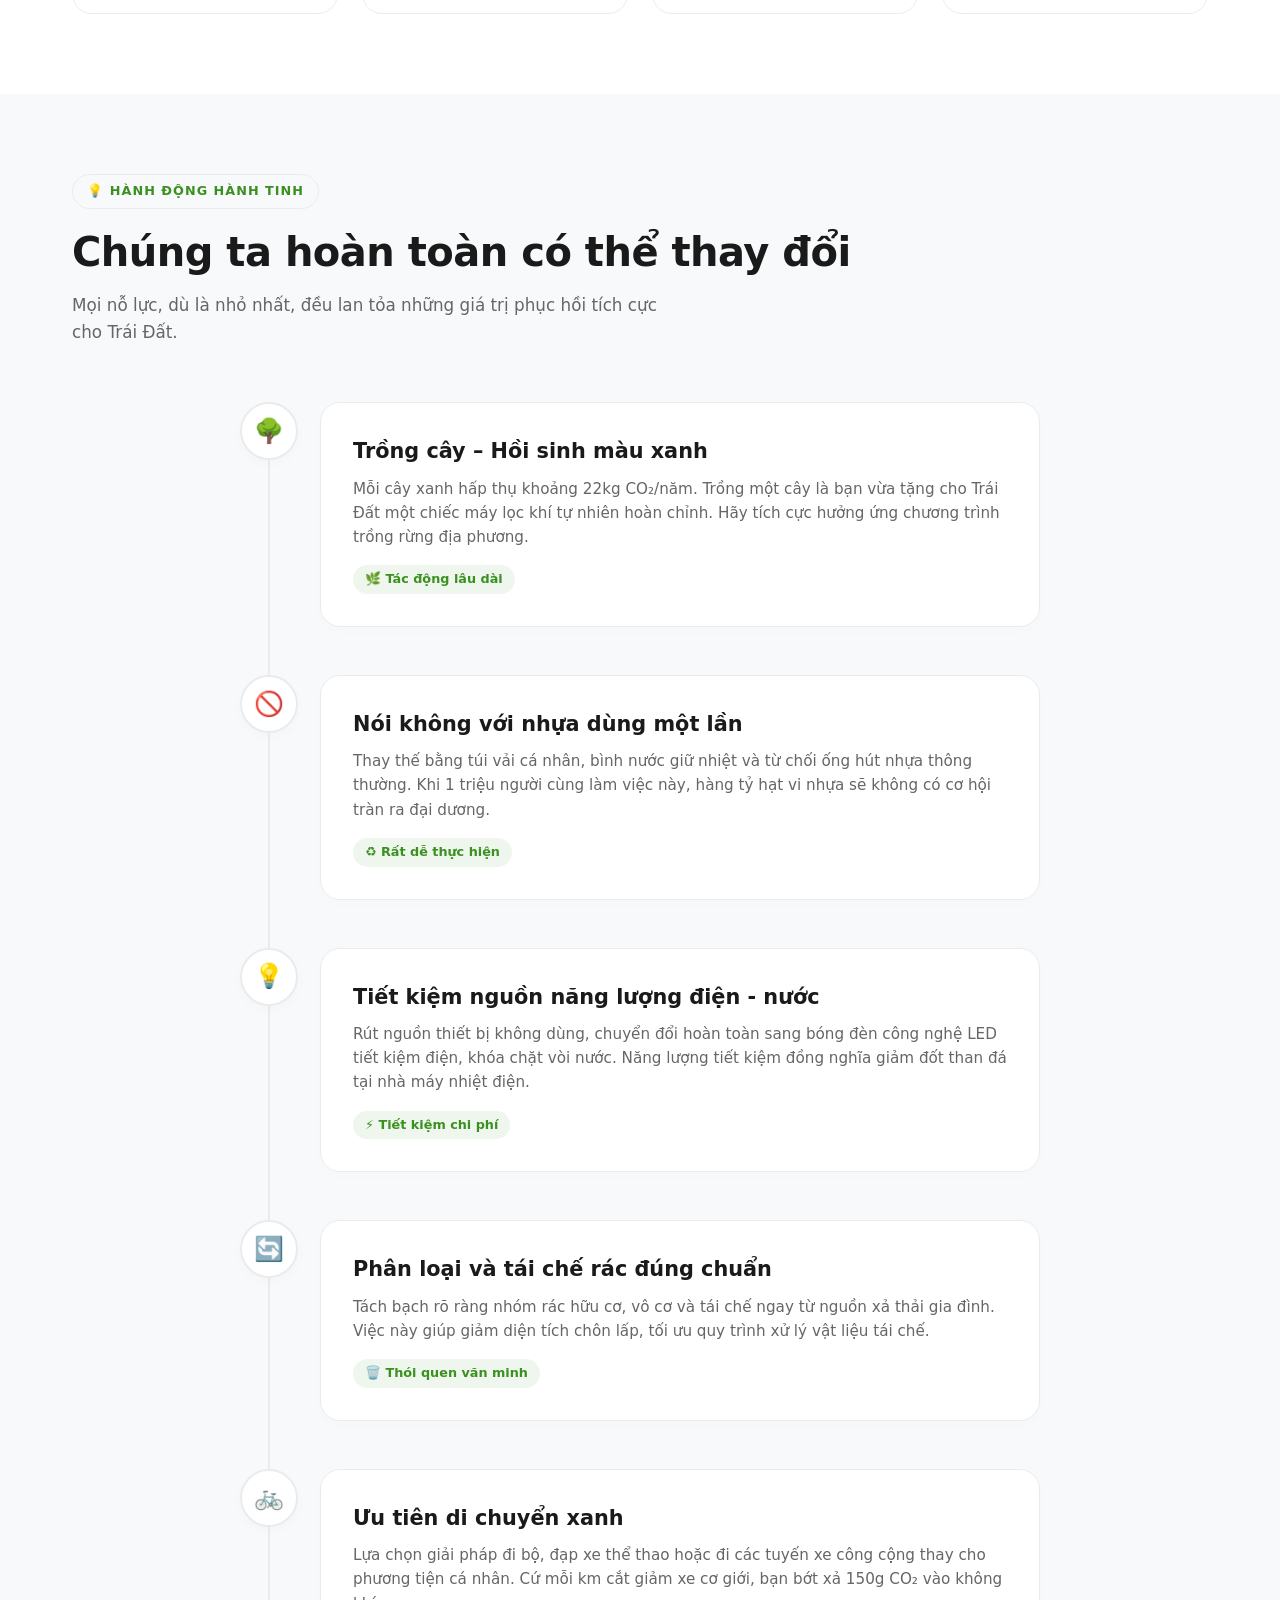
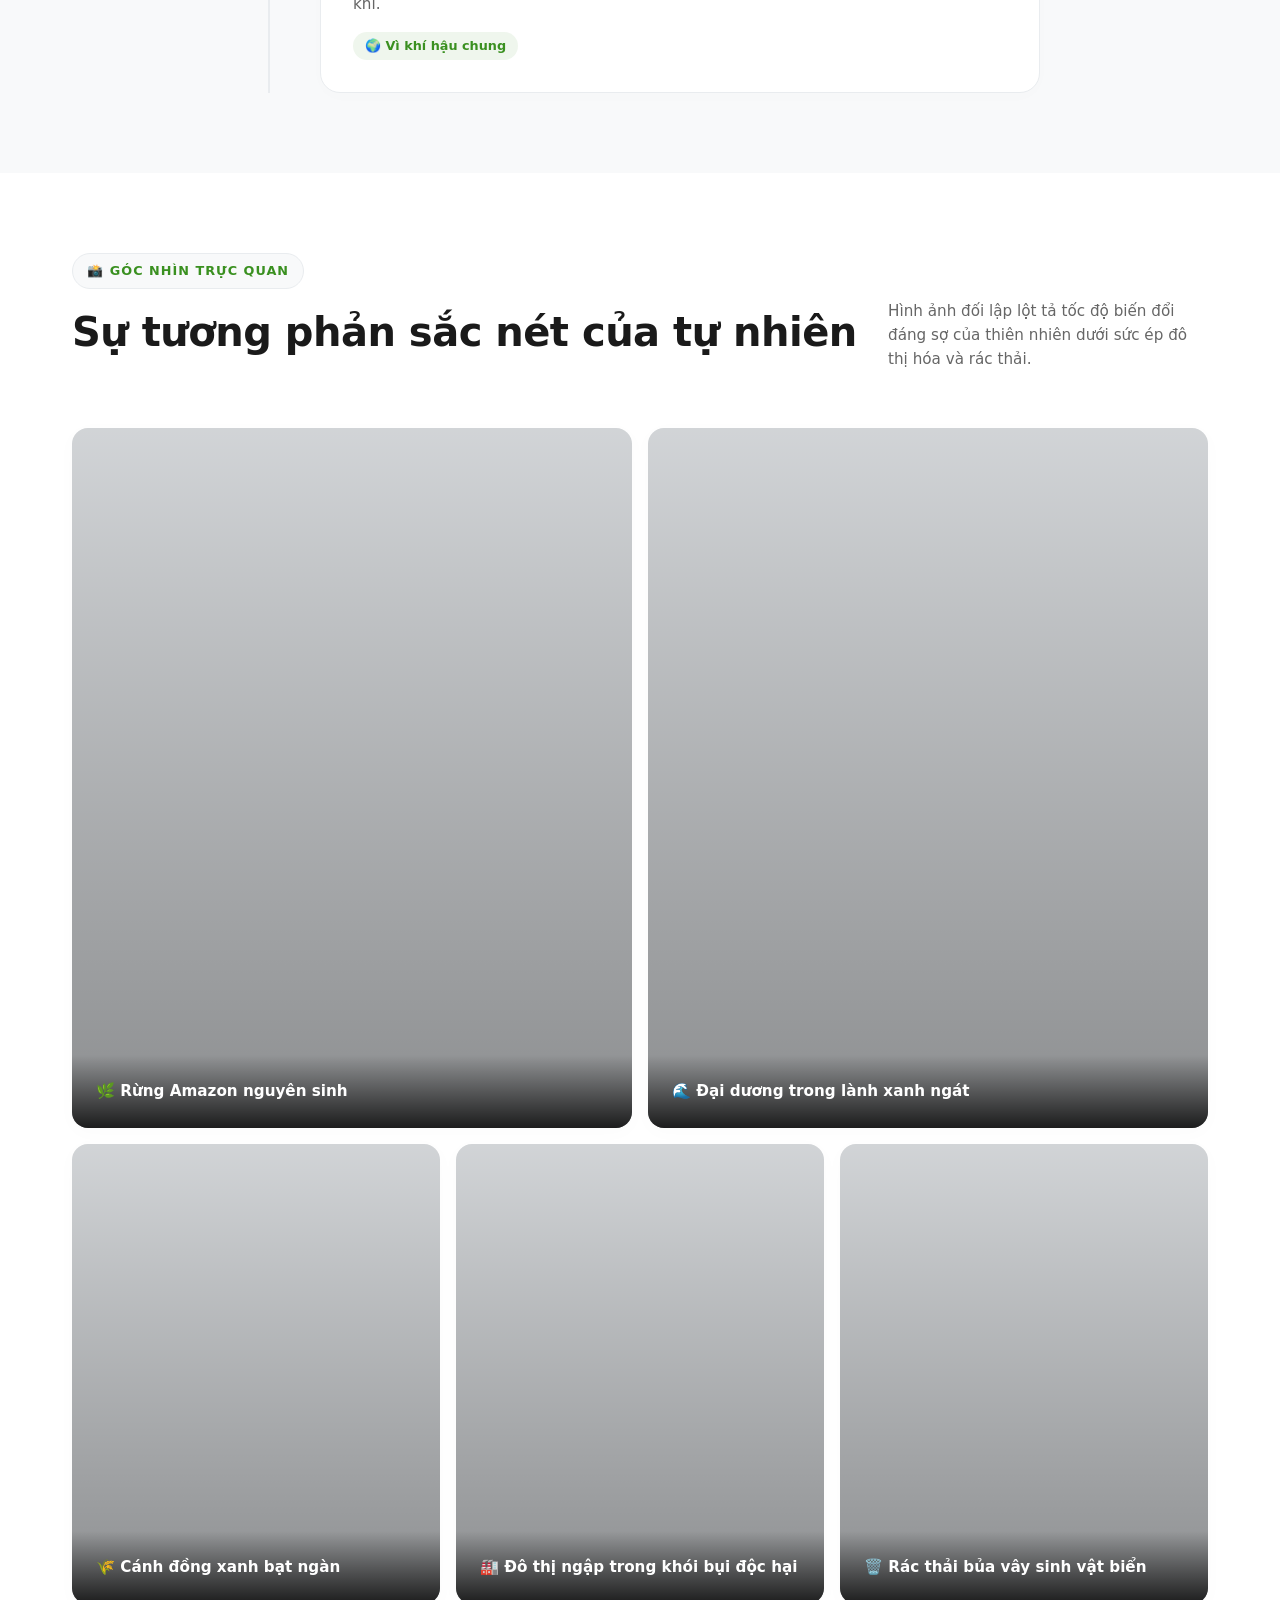
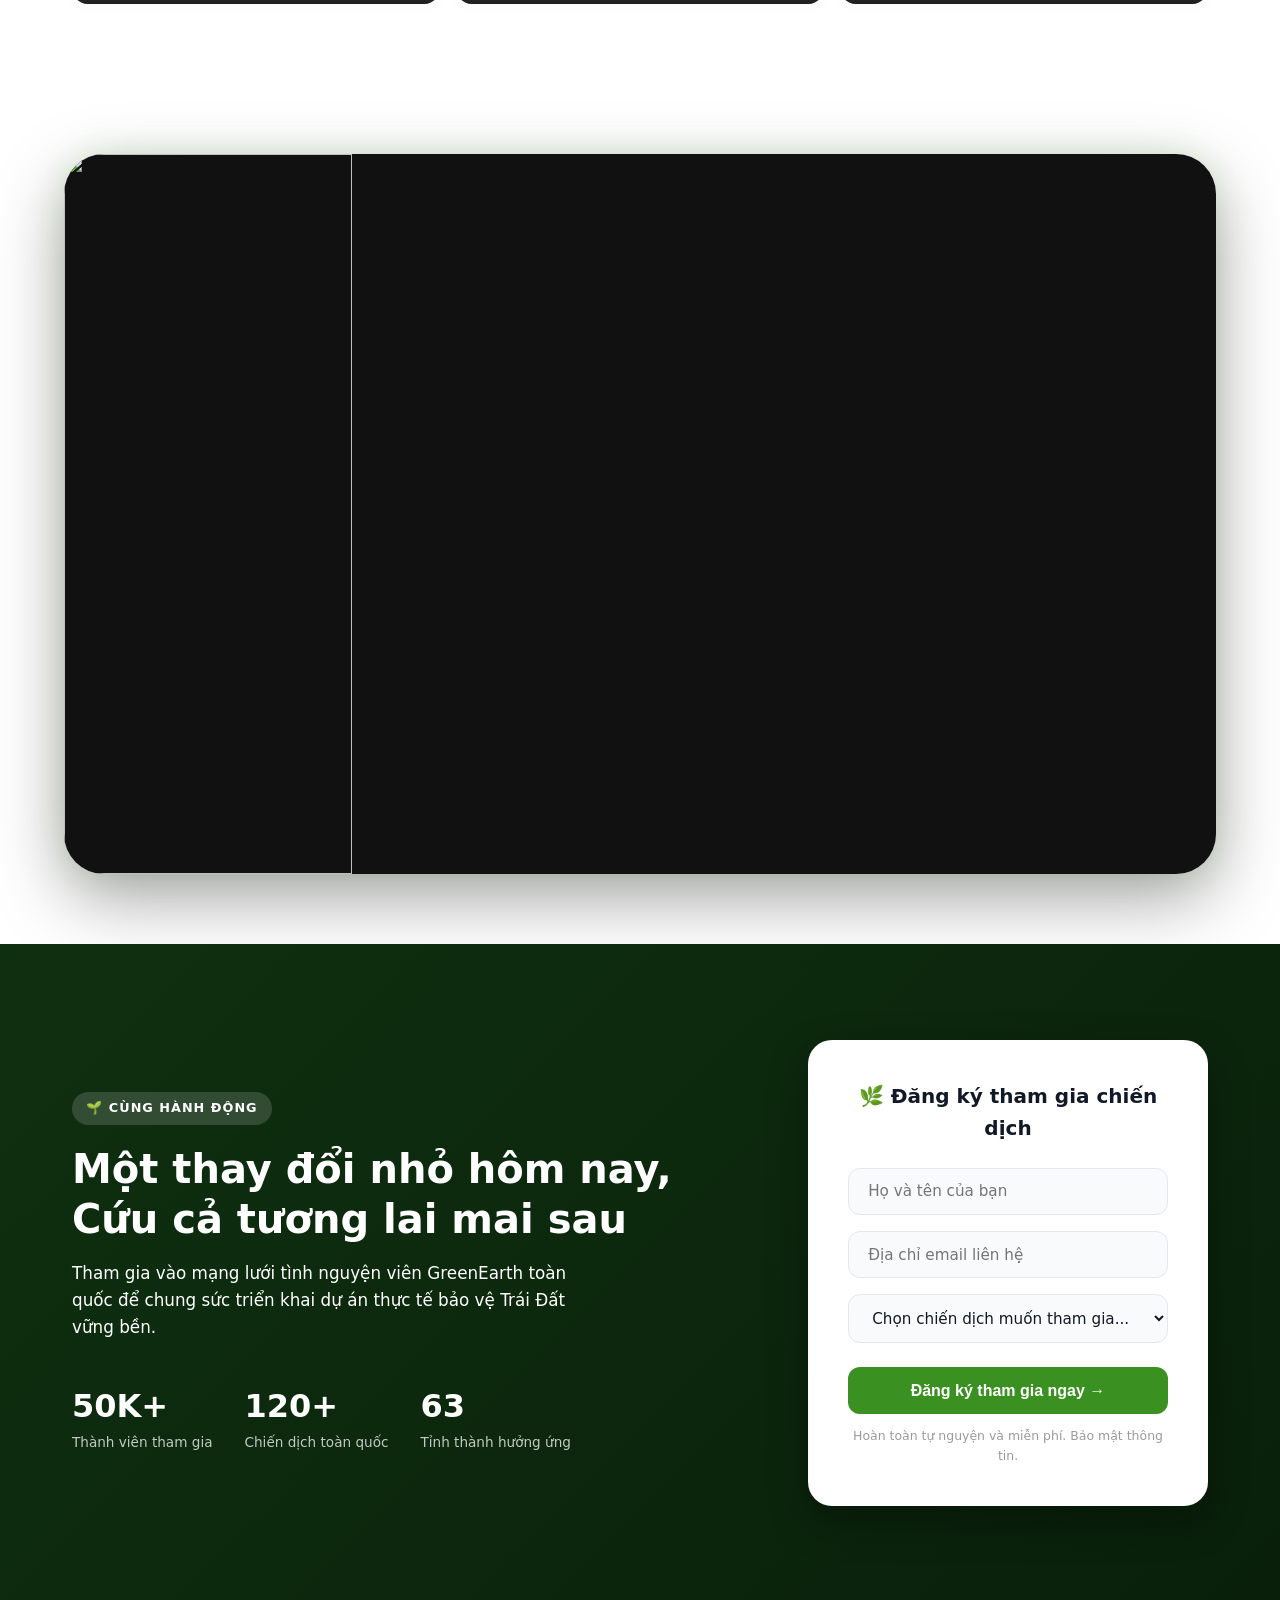
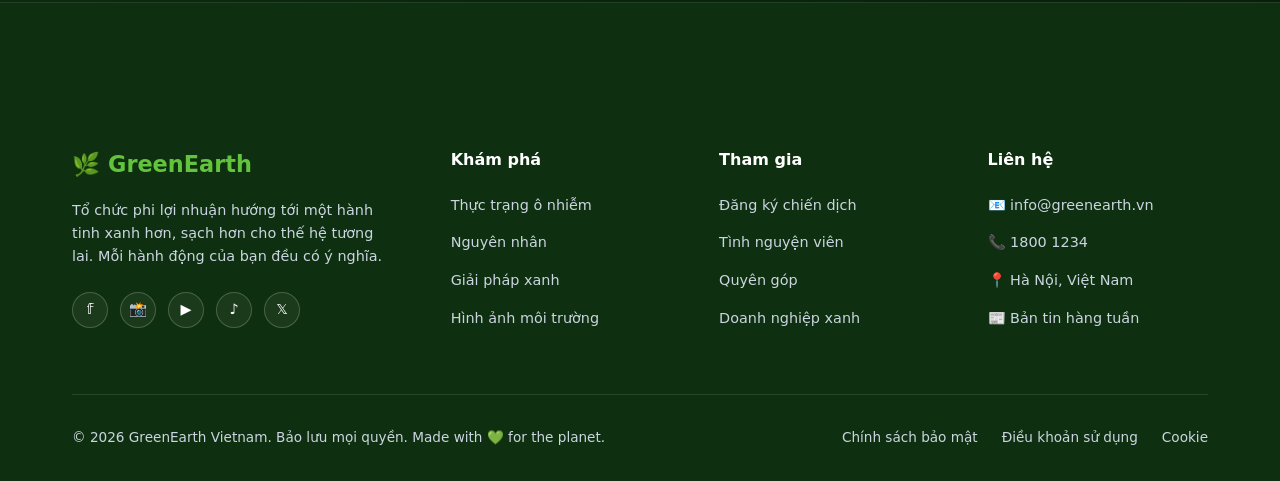
==== commit e2262537: "Update index.html" ====
--- a/index.html
+++ b/index.html
@@ -500,11 +500,11 @@
 <!-- NÚT MESSENGER + INSTAGRAM -->
 <div class="social-fixed">
 
-    <a href="#" class="social-btn messenger">
+    <a href="https://www.messenger.com/?locale=vi_VN" class="social-btn messenger">
         <i class="fa-brands fa-facebook-messenger"></i>
     </a>
 
-    <a href="#" class="social-btn instagram">
+    <a href="https://www.instagram.com/" class="social-btn instagram">
         <i class="fa-brands fa-instagram"></i>
     </a>
 
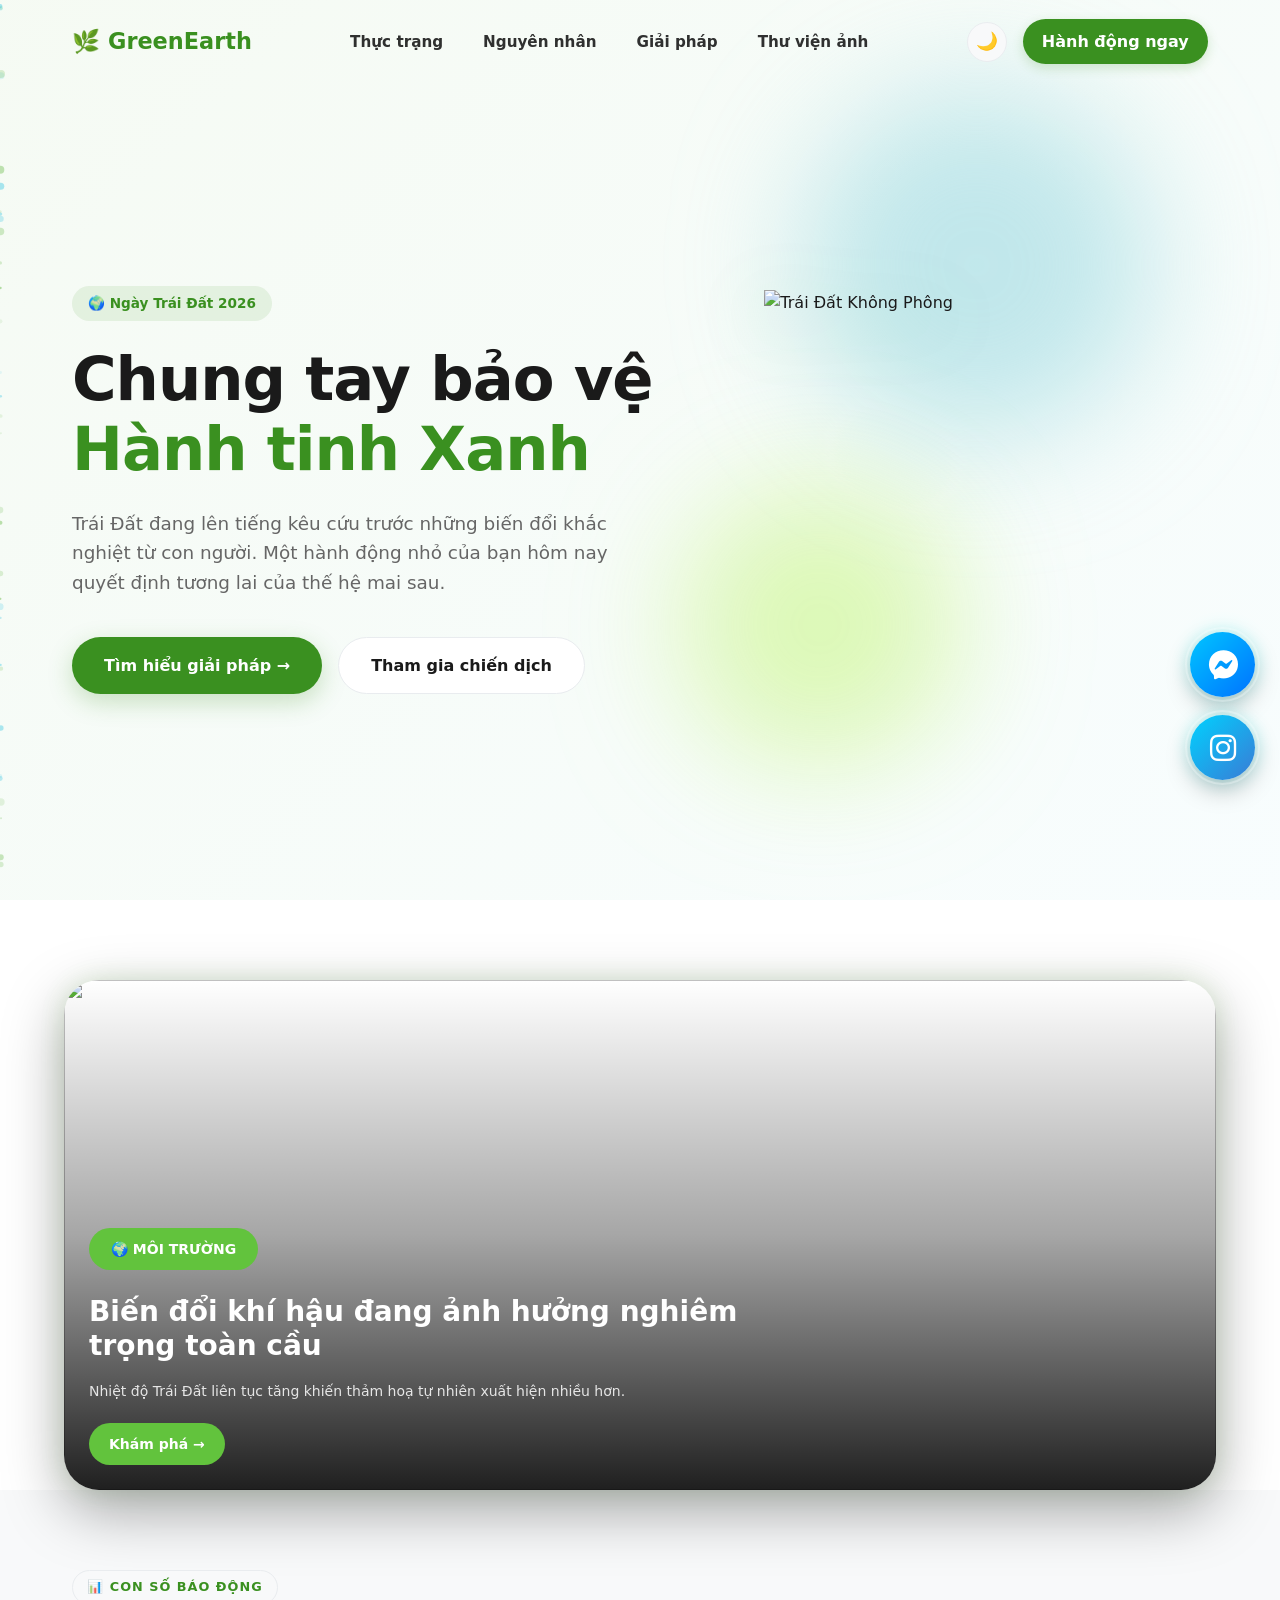
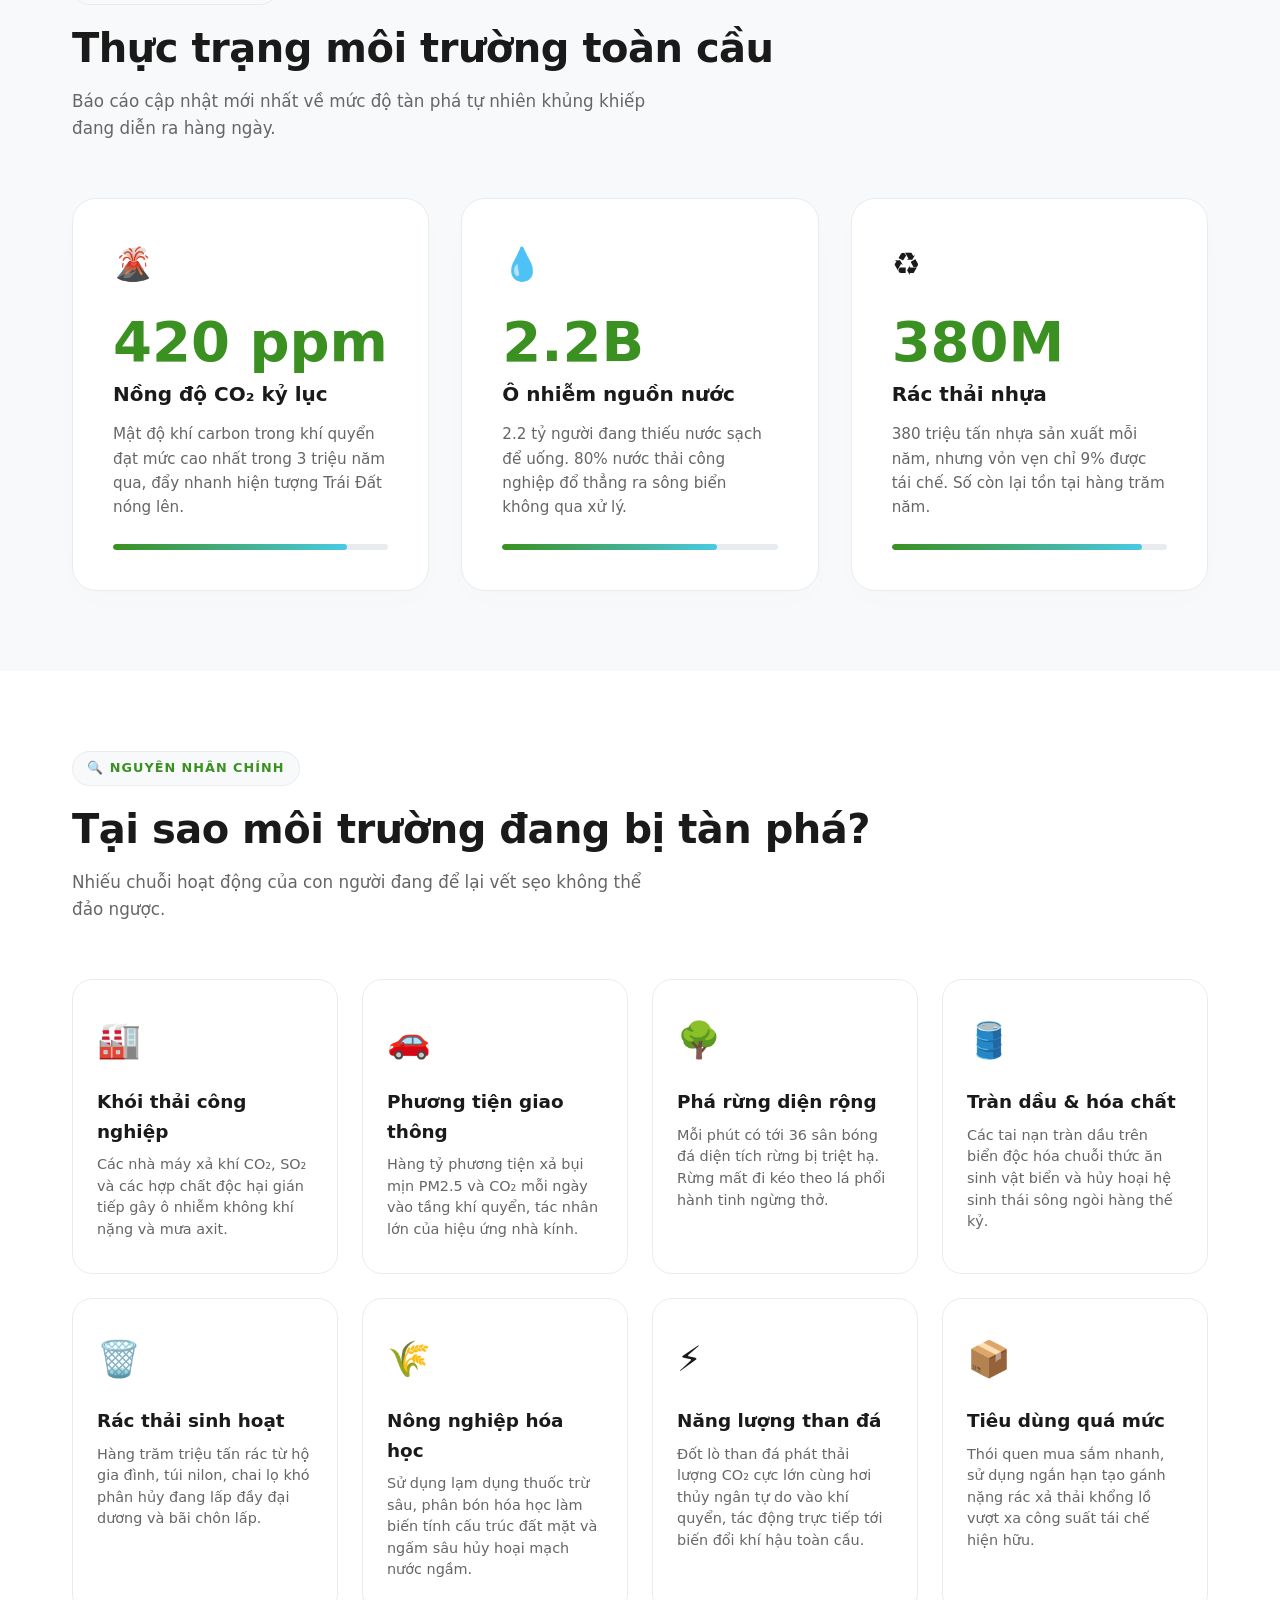
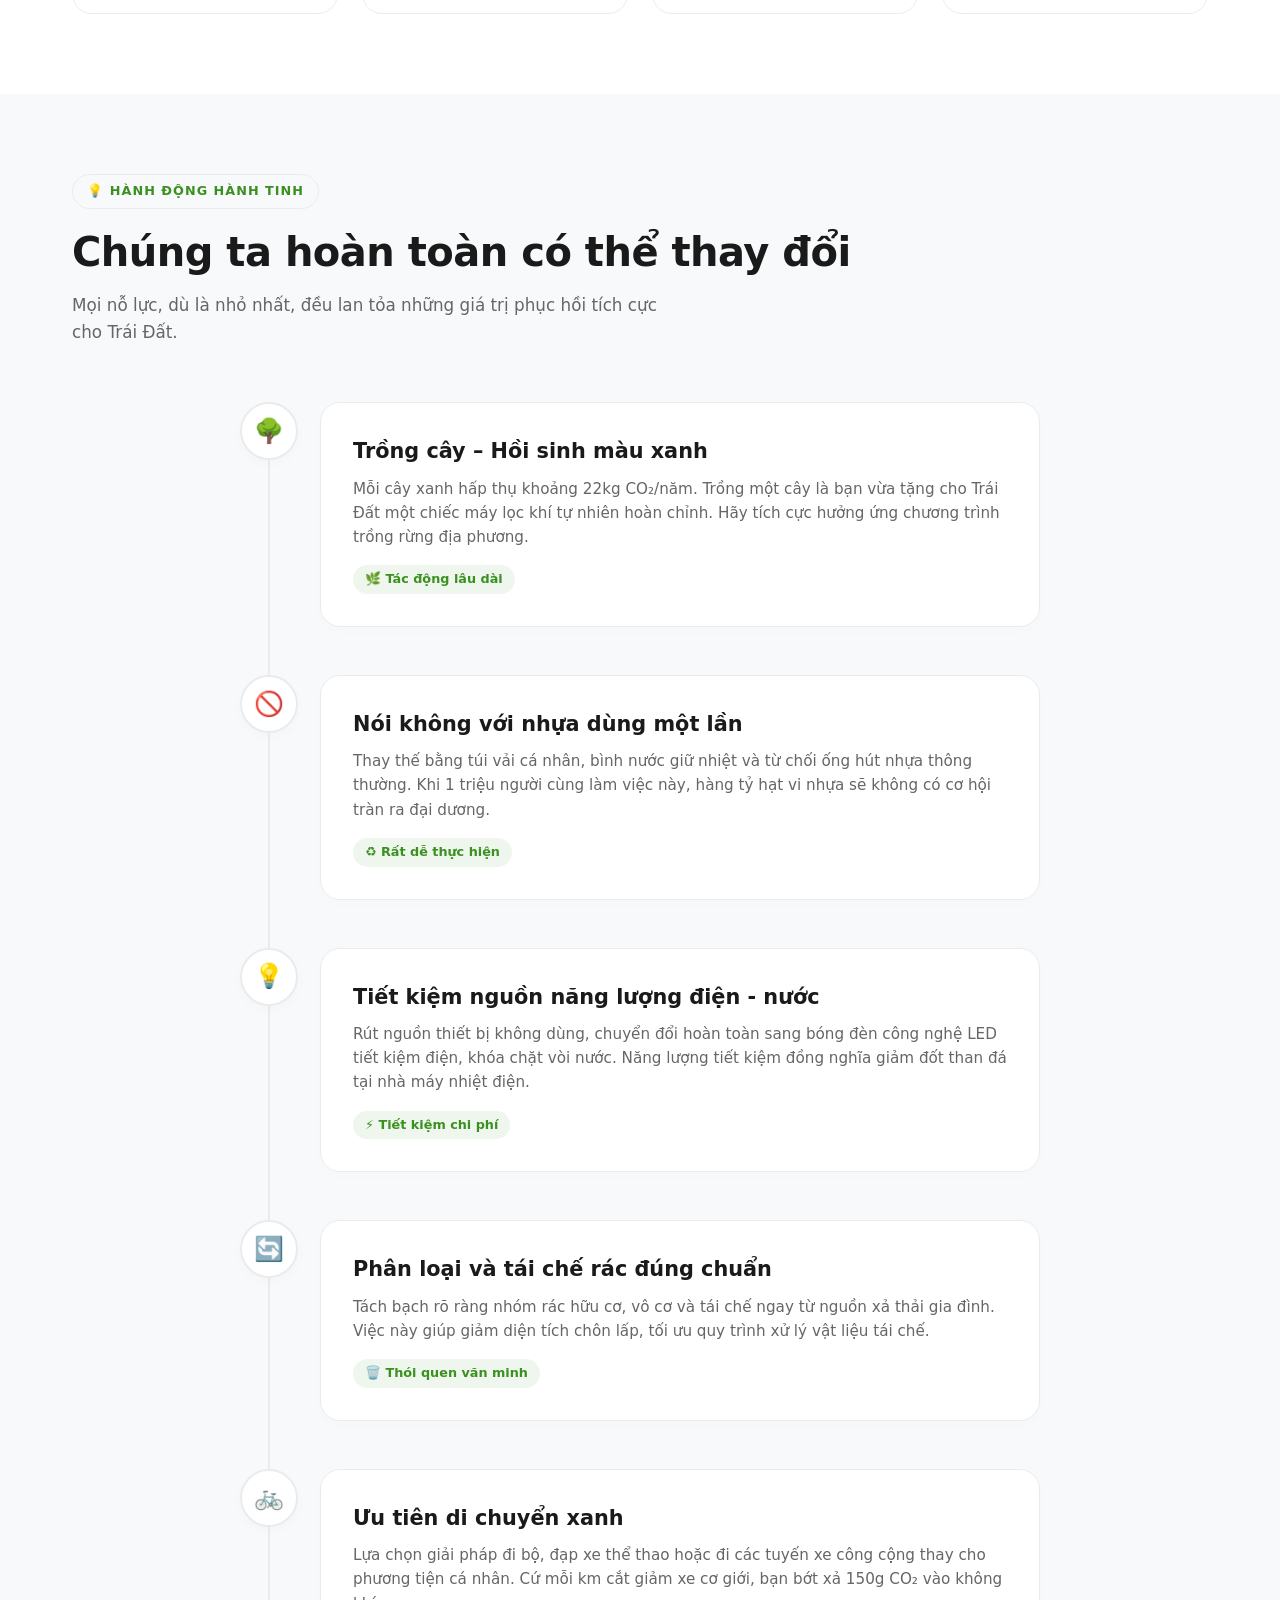
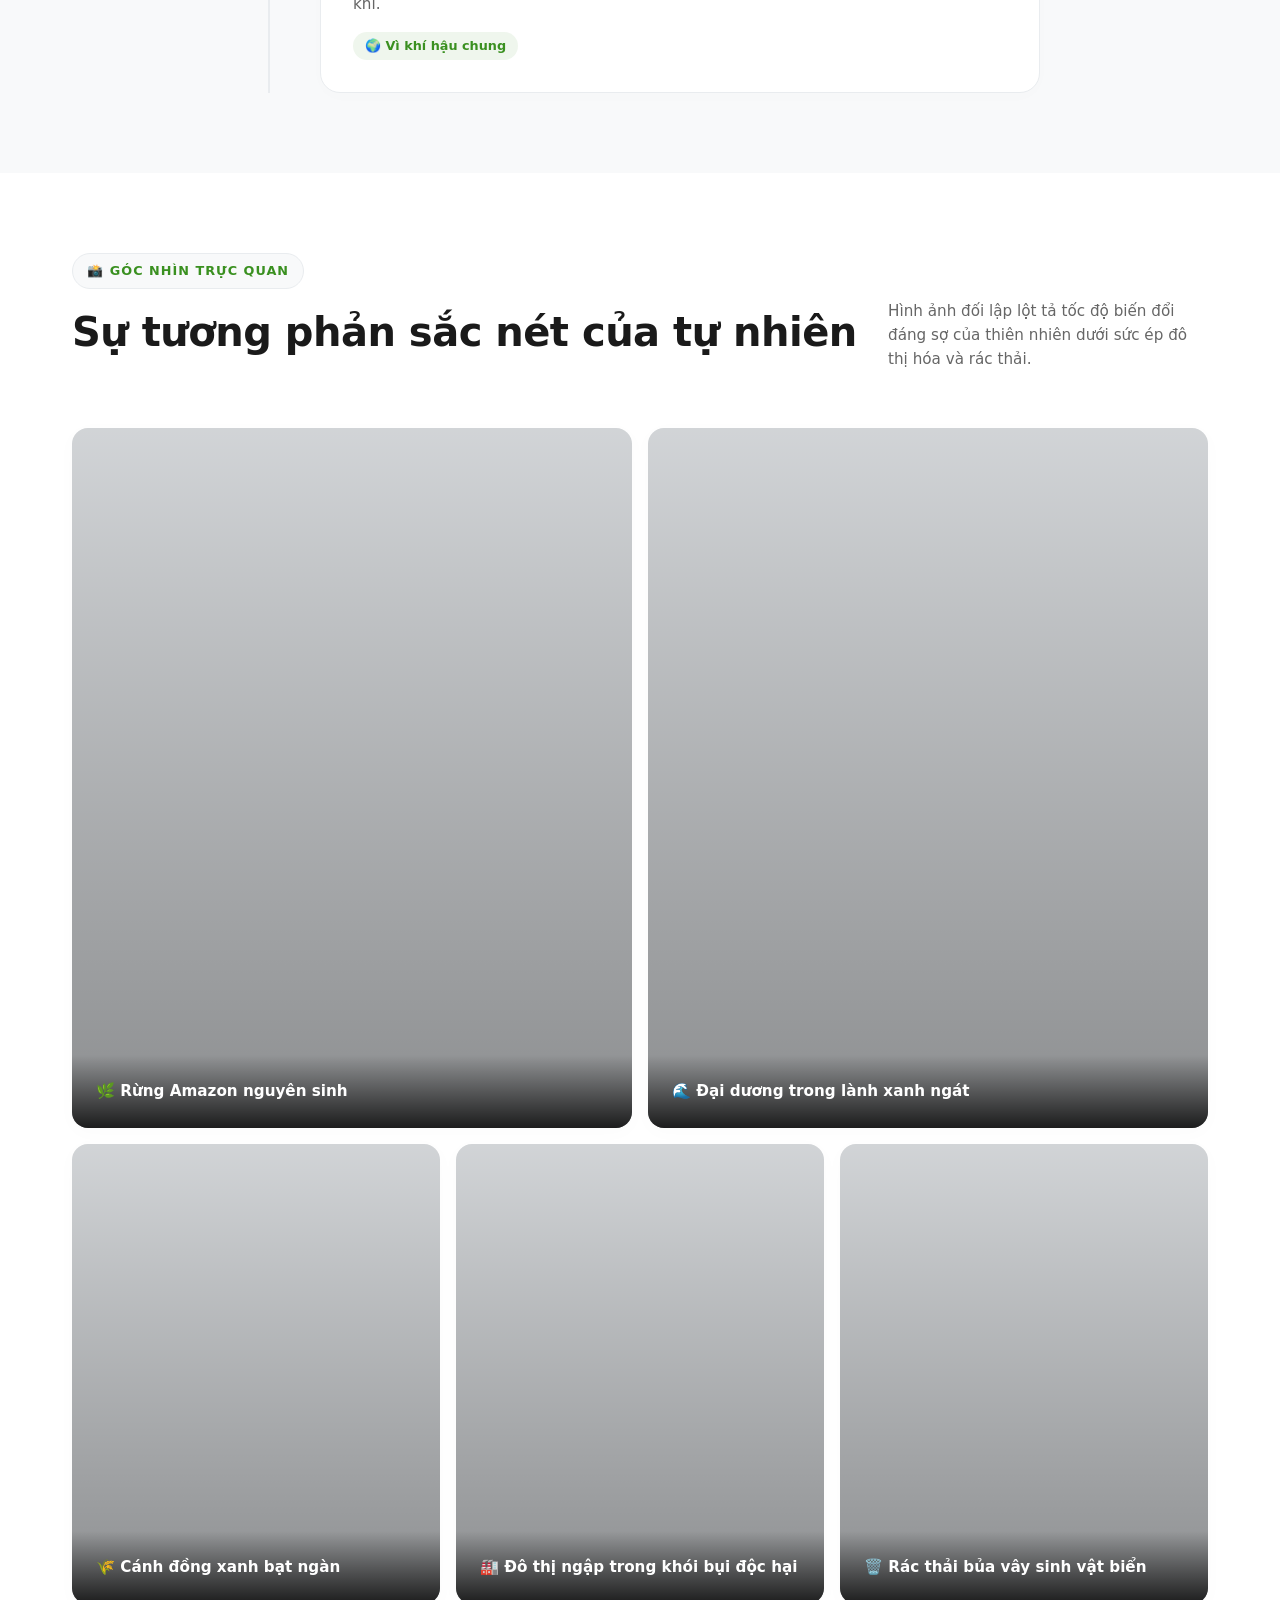
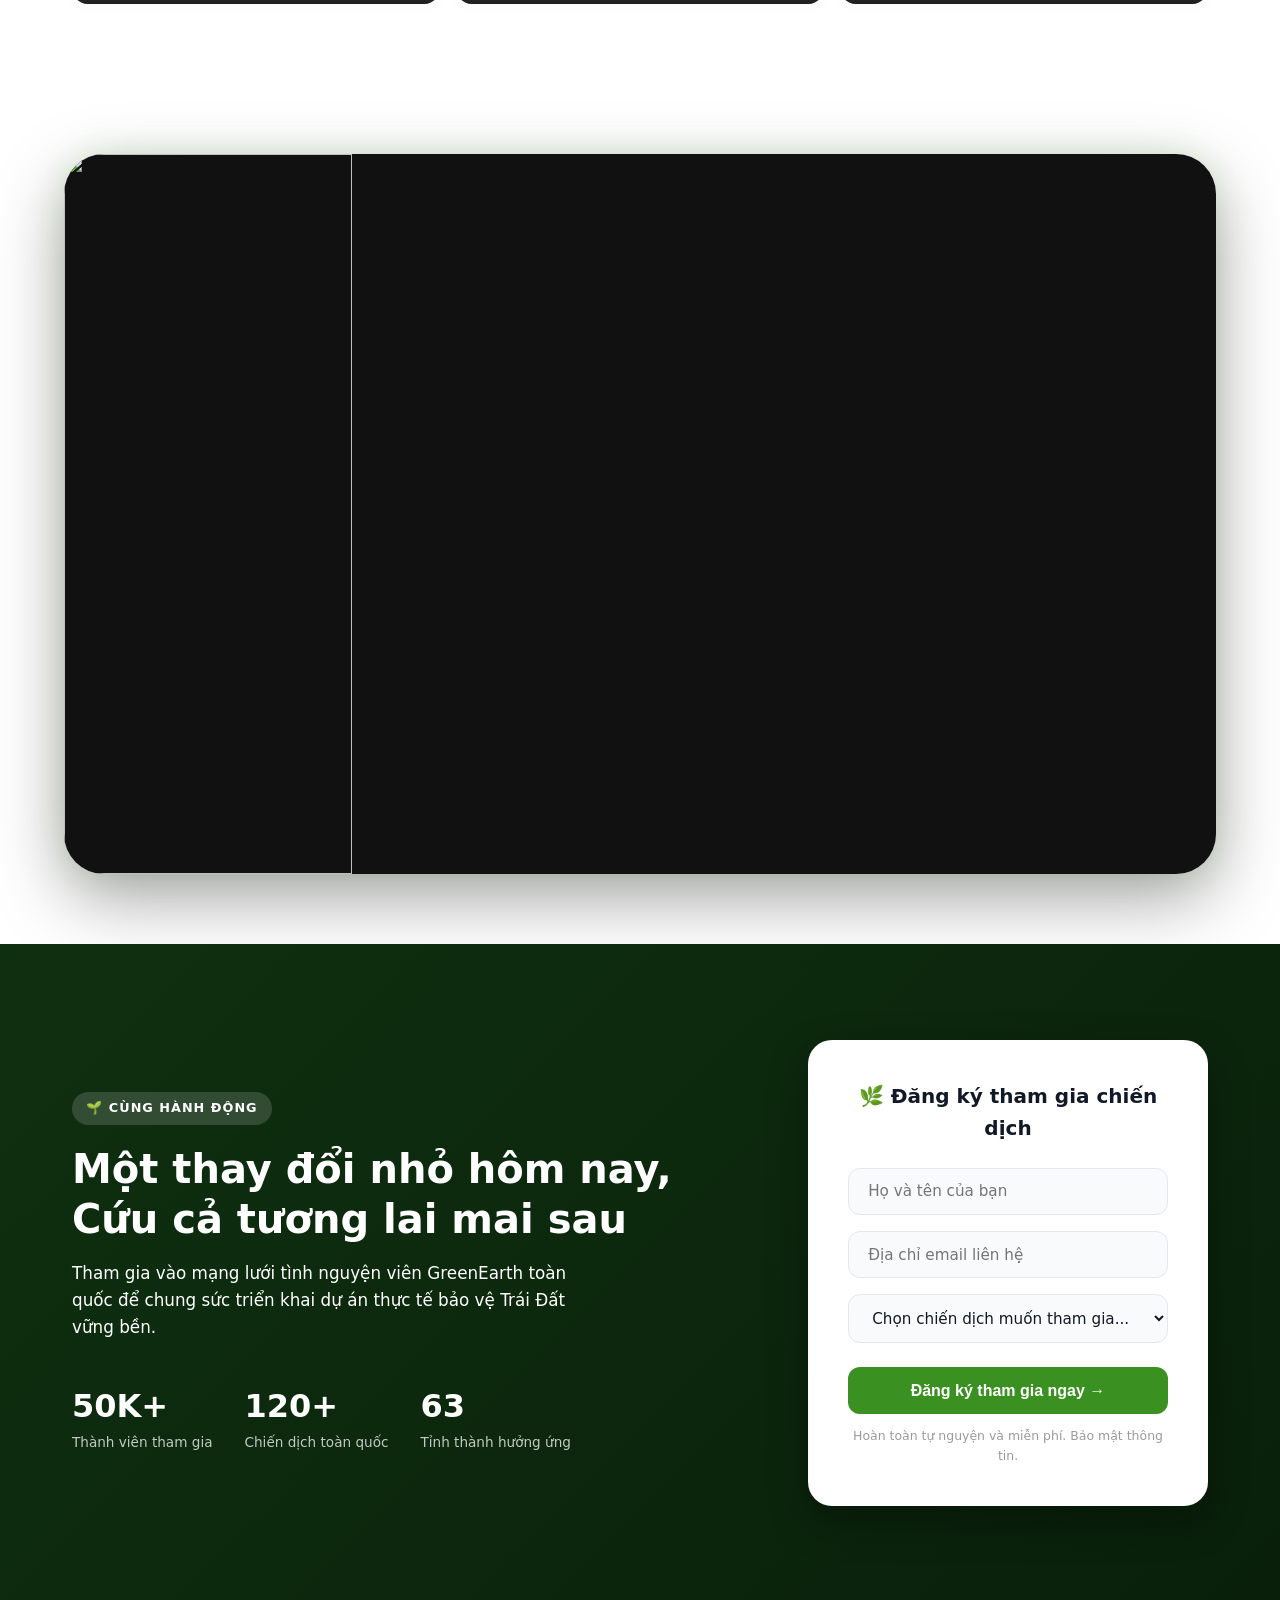
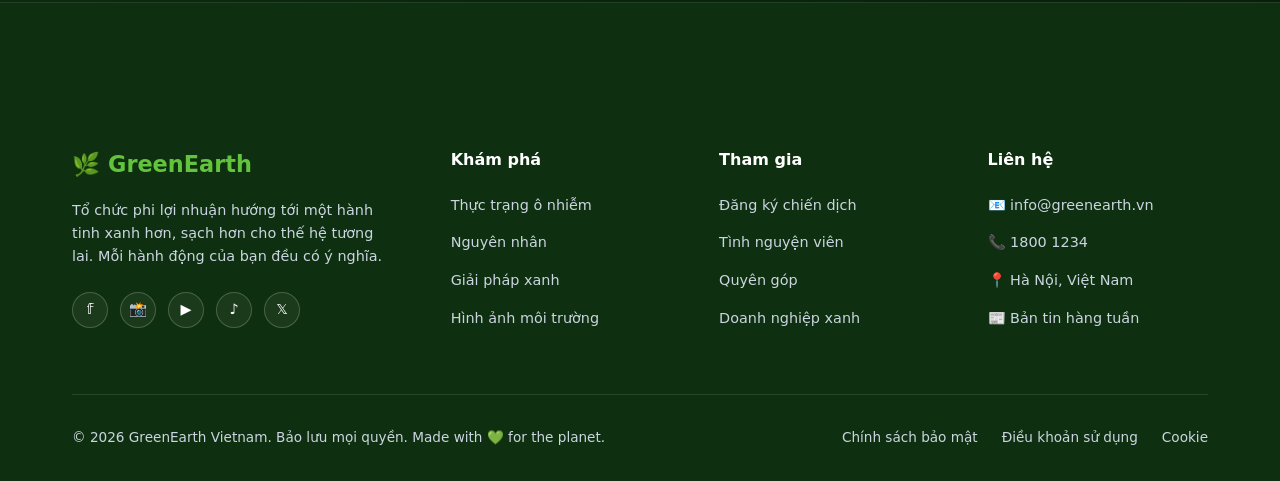
==== commit af49b467: "Update index.html" ====
--- a/index.html
+++ b/index.html
@@ -500,11 +500,11 @@
 <!-- NÚT MESSENGER + INSTAGRAM -->
 <div class="social-fixed">
 
-    <a href="https://www.messenger.com/?locale=vi_VN" class="social-btn messenger">
+    <a href="https://www.messenger.com/?locale=vi_VN" target = "blank" class="social-btn messenger">
         <i class="fa-brands fa-facebook-messenger"></i>
     </a>
 
-    <a href="https://www.instagram.com/" class="social-btn instagram">
+    <a href="https://www.instagram.com/" target = "blank" class="social-btn instagram">
         <i class="fa-brands fa-instagram"></i>
     </a>
 
--- a/assets/css/style.css
+++ b/assets/css/style.css
@@ -897,31 +897,40 @@
     }
 
 }
-/* KHUNG CHỨA */
+/* =========================
+   SOCIAL BUTTONS
+========================= */
+
 .social-fixed{
     position: fixed;
     right: 25px;
-    bottom: 30px;
+    bottom: 120px; /* đẩy lên trên */
+    
     display: flex;
     flex-direction: column;
     gap: 18px;
+
     z-index: 9999;
 }
 
-/* NÚT CHUNG */
+/* =========================
+   NÚT CHUNG
+========================= */
+
 .social-btn{
-    width: 59px;
-    height: 50px;
+    width: 65px;
+    height: 65px;
     border-radius: 50%;
+
     display: flex;
     align-items: center;
     justify-content: center;
+
     text-decoration: none;
     font-size: 30px;
-    color: green;
+    color: white;
 
     transition: 0.4s ease;
-    position: relative;
 
     box-shadow:
     0 10px 25px rgba(0,0,0,0.25),
@@ -930,7 +939,8 @@
     backdrop-filter: blur(10px);
 }
 
-/* MESSENGER */
+/* Messenger */
+
 .messenger{
     background: linear-gradient(
     135deg,
@@ -939,7 +949,8 @@
     );
 }
 
-/* INSTAGRAM */
+/* Instagram */
+
 .instagram{
     background: linear-gradient(
     135deg,
@@ -948,17 +959,60 @@
     );
 }
 
-/* HOVER NỔI LÊN */
+/* Hover */
+
 .social-btn:hover{
     transform:
-    translateY(-10px)
-    scale(1.12);
+    translateY(-8px)
+    scale(1.1);
 
     box-shadow:
     0 20px 40px rgba(0,0,0,0.35),
     0 0 35px rgba(0,255,255,0.8);
 }
 
+/* =========================
+   SCROLL TOP
+========================= */
+
+.scroll-top{
+    position: fixed;
+
+    right: 25px;
+    bottom: 30px;
+
+    width: 65px;
+    height: 65px;
+
+    border-radius: 50%;
+    border: none;
+
+    background: linear-gradient(
+    135deg,
+    #1e293b,
+    #0f172a
+    );
+
+    color: white;
+    font-size: 28px;
+    cursor: pointer;
+
+    z-index: 9999;
+
+    transition: 0.4s ease;
+
+    box-shadow:
+    0 10px 25px rgba(0,0,0,0.25);
+}
+
+.scroll-top:hover{
+    transform:
+    translateY(-8px)
+    scale(1.1);
+
+    box-shadow:
+    0 20px 40px rgba(0,0,0,0.35);
+}
 /* HIỆU ỨNG NHẤP NHÁY */
 .social-btn::before{
     content: "";
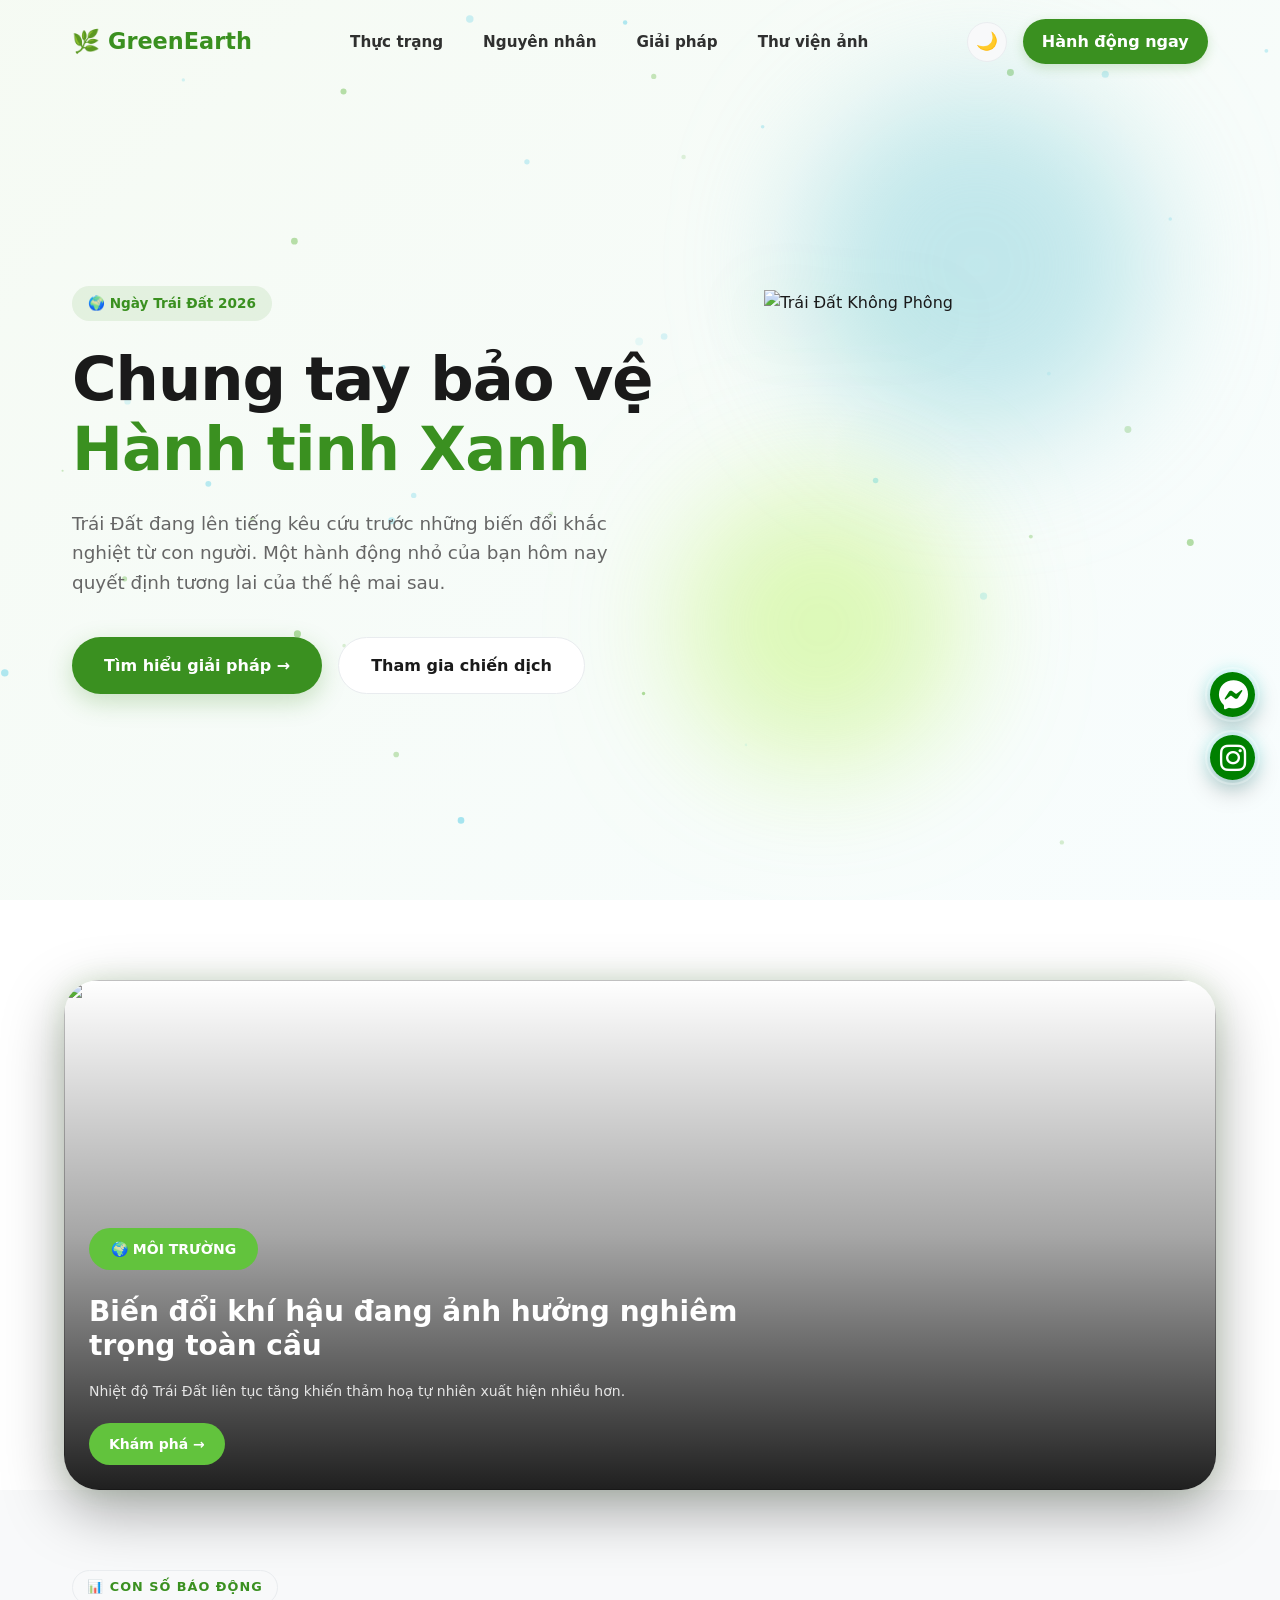
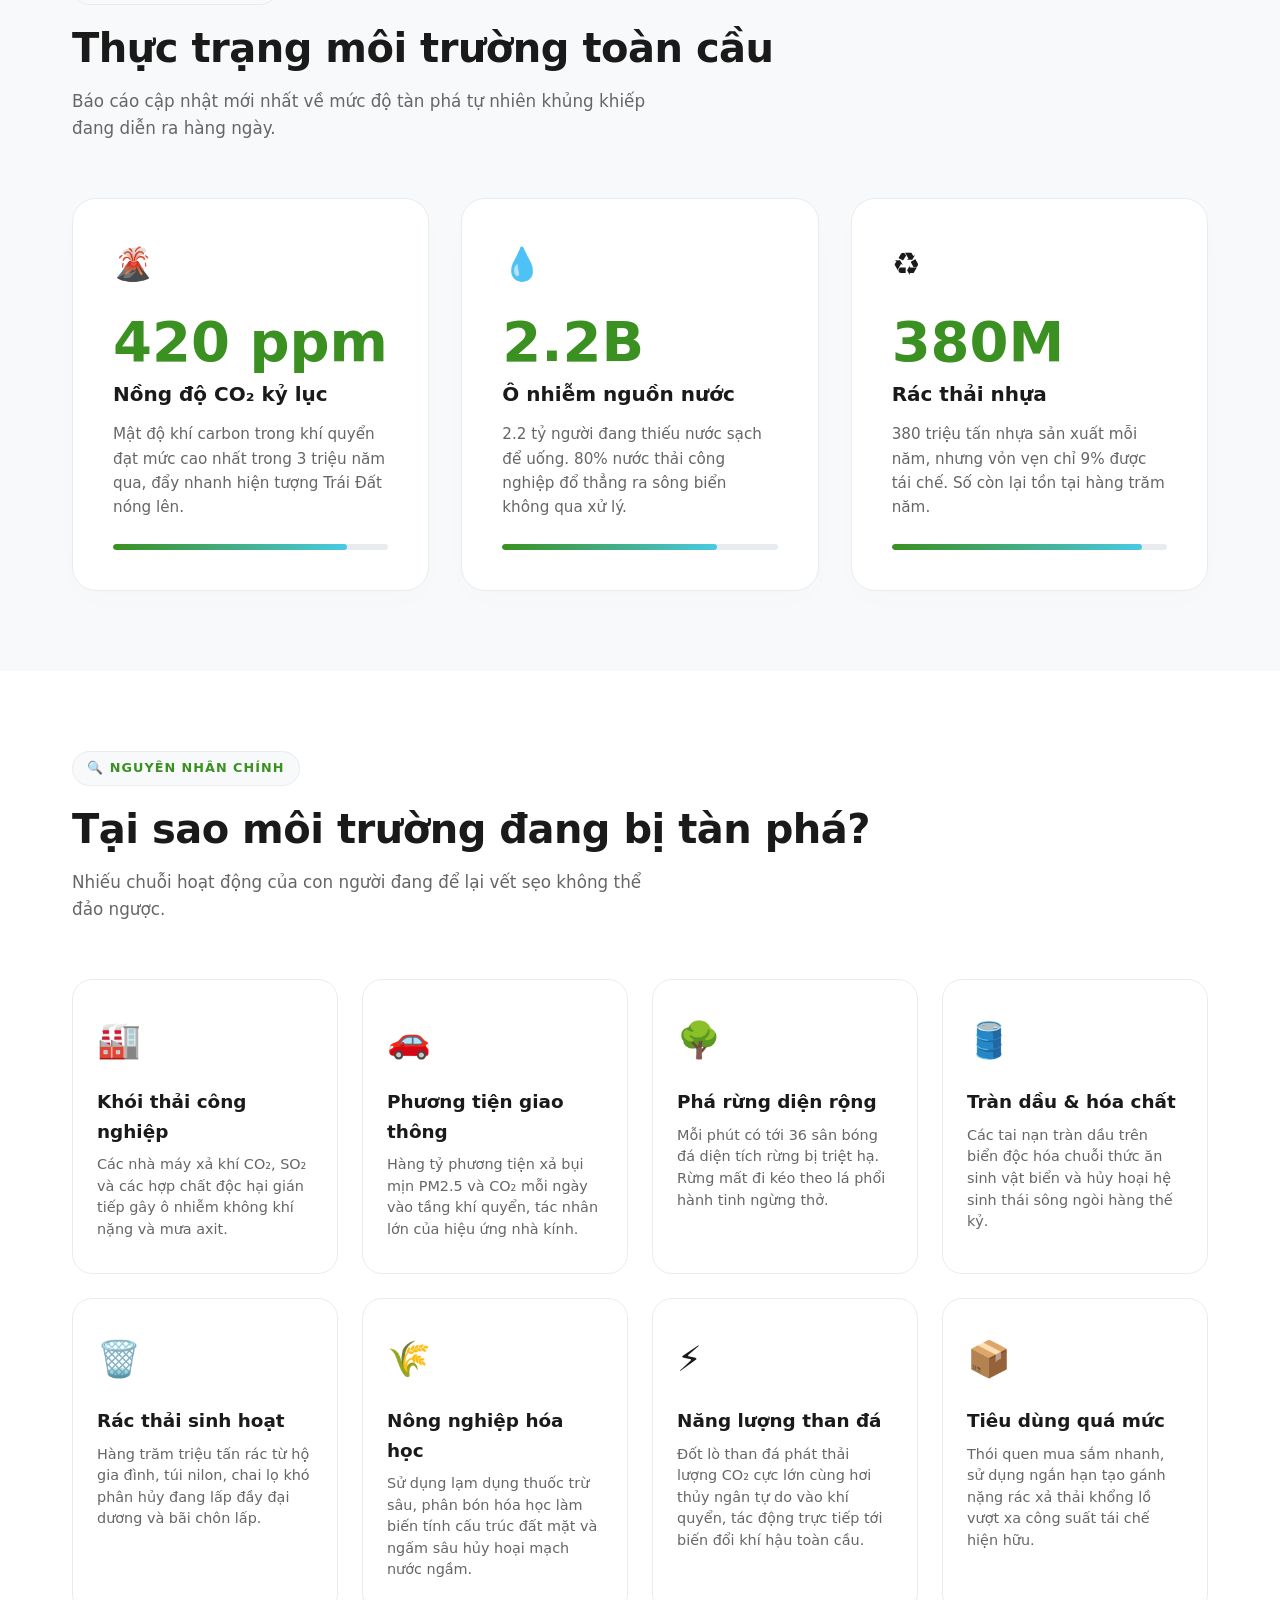
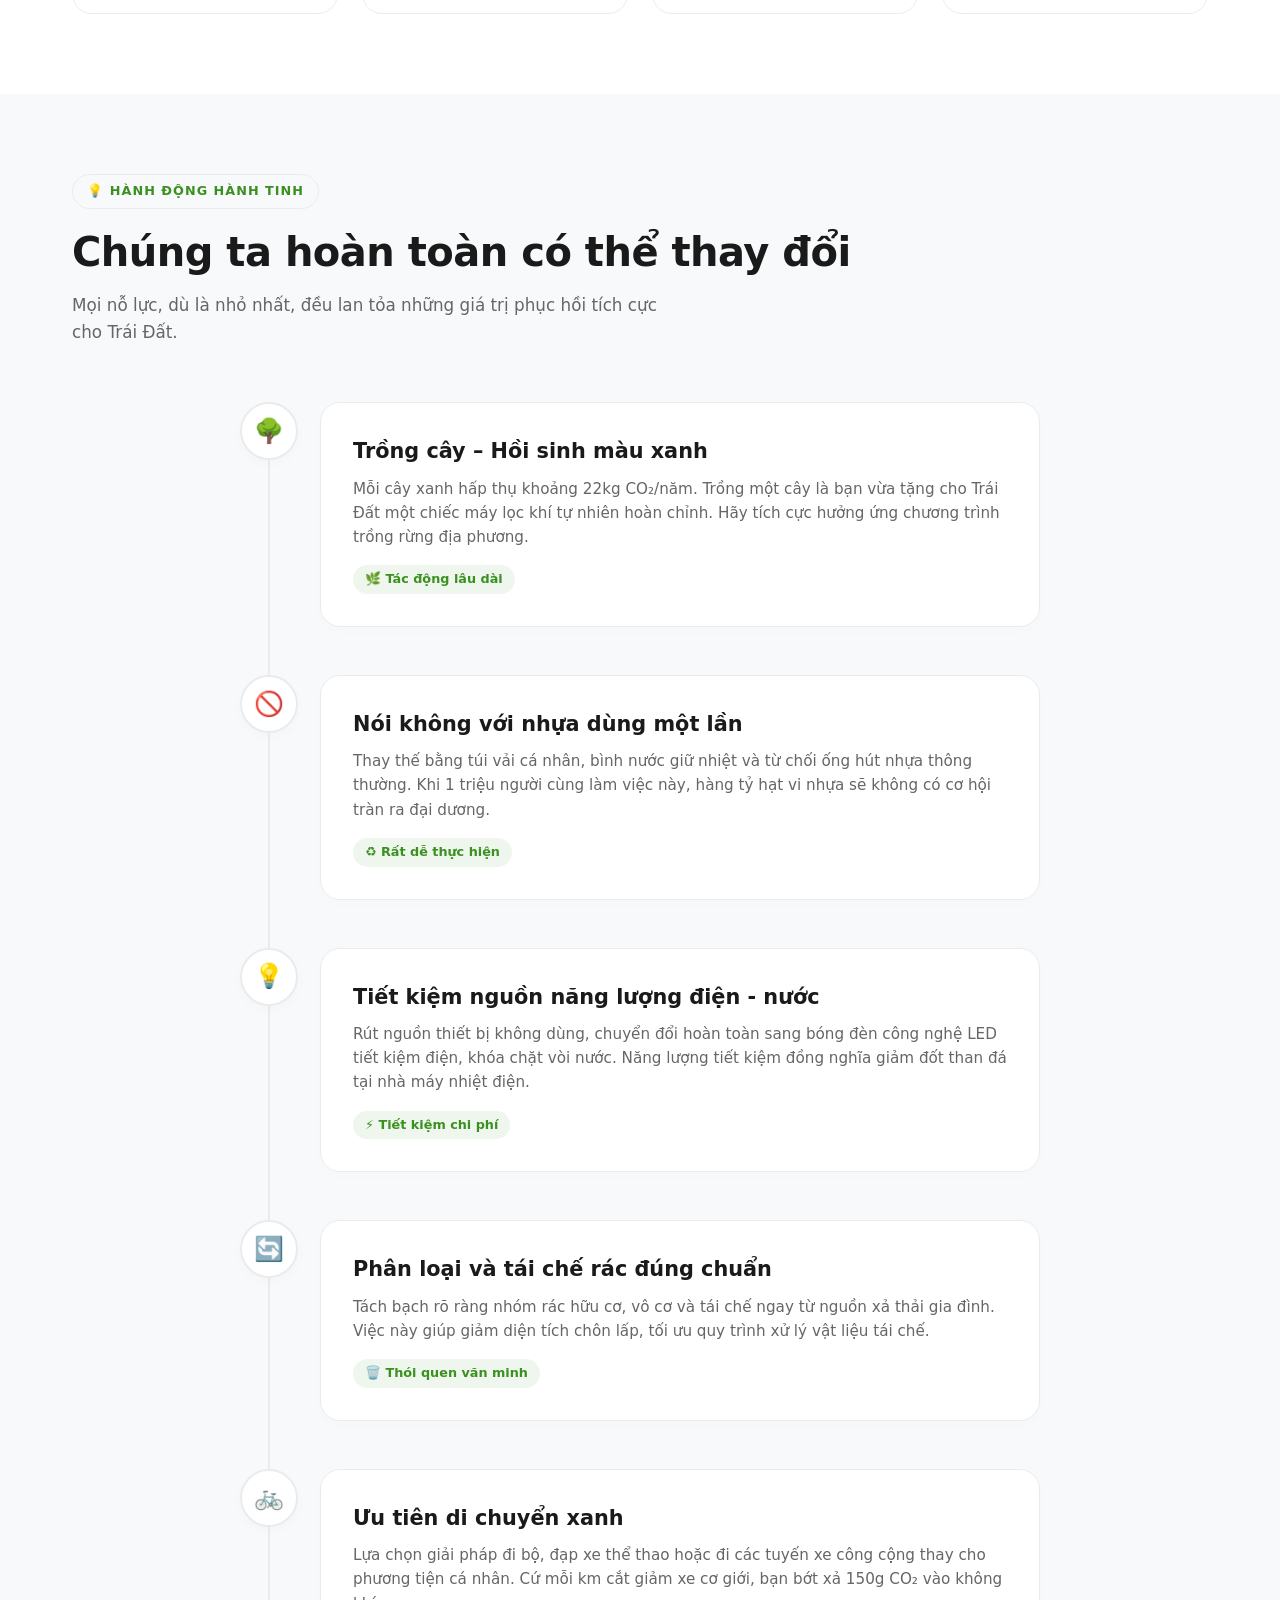
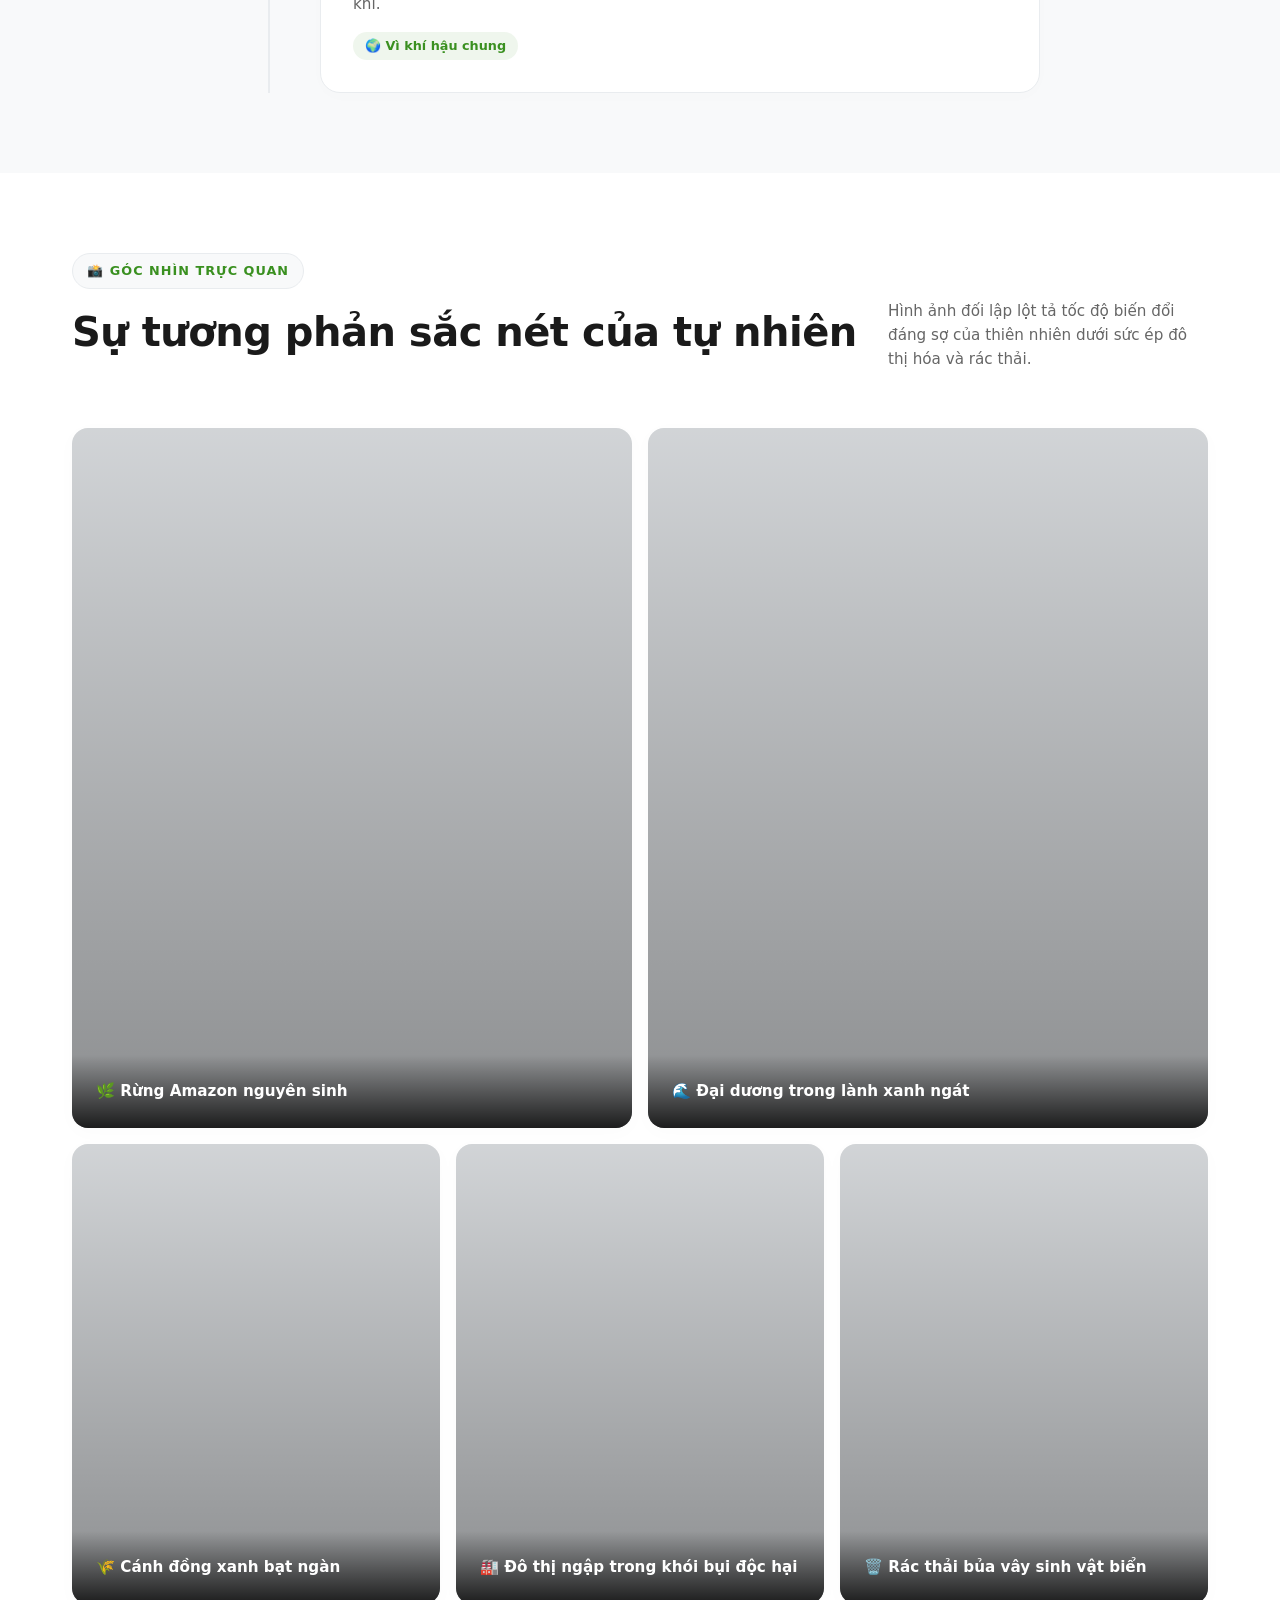
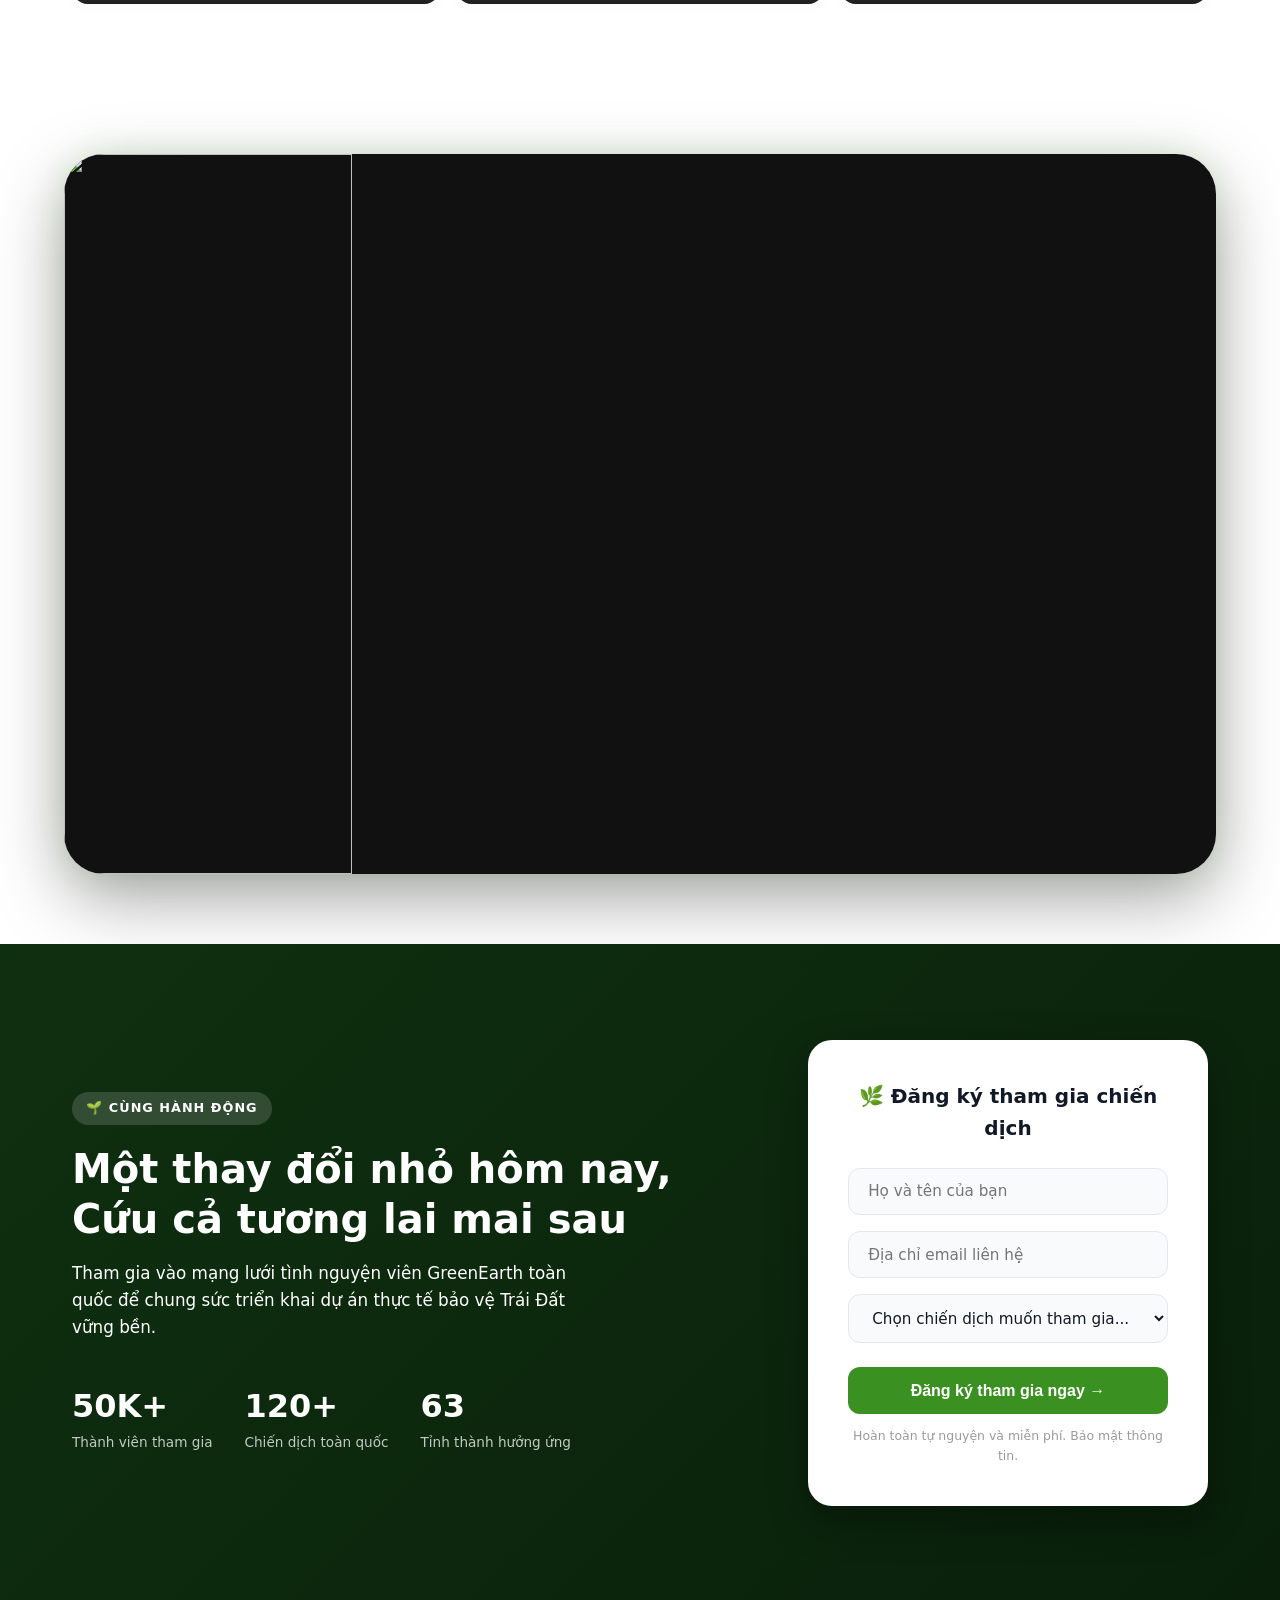
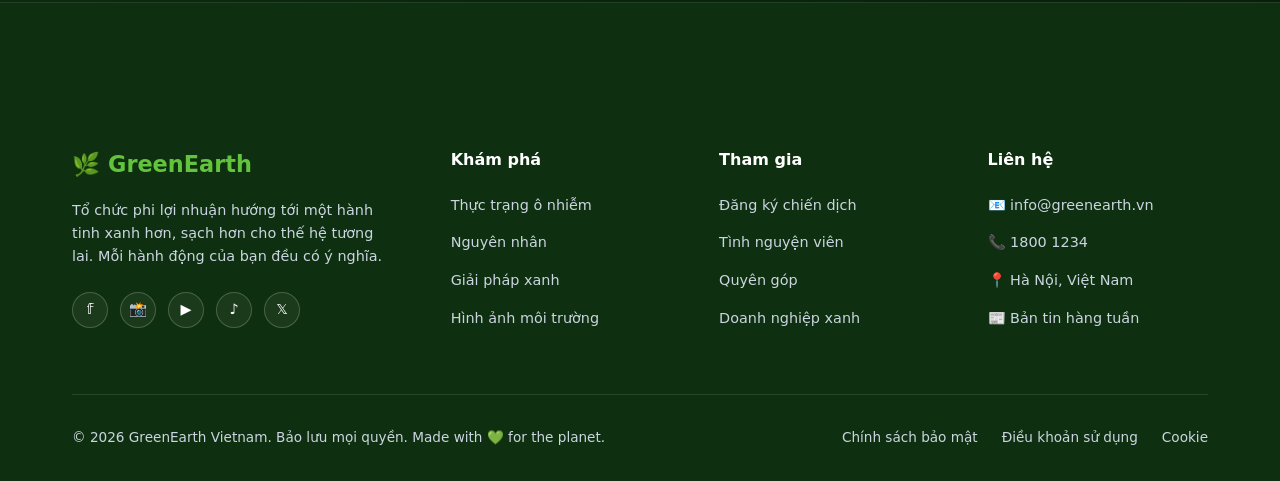
==== commit 88b340bc: "Update index.html" ====
--- a/index.html
+++ b/index.html
@@ -65,9 +65,7 @@
       </div>
     </div>
   </section>
-  <!-- ========================= -->
-<!-- VnExpress News Slider -->
-<!-- ========================= -->
+  
 
 <section class="news-slider-section">
 
@@ -75,7 +73,7 @@
 
         <div class="news-track">
 
-            <!-- NEWS 1 -->
+            
             <div class="news-item">
 
                 <img src="https://i.pinimg.com/1200x/5f/f0/24/5ff024aad3f5f2339391c7674422e111.jpg" alt="">
--- a/assets/css/style.css
+++ b/assets/css/style.css
@@ -480,9 +480,7 @@
   .scroll-top { width: 38px; height: 38px; bottom: 1.5rem; right: 1.5rem; font-size: 1rem; }
 }
 
-/* ========================= */
-/* VNEXPRESS NEWS SLIDER */
-/* ========================= */
+
 
 .news-slider-section{
 
@@ -527,7 +525,7 @@
     0 0 35px rgba(98,195,61,0.25);
 }
 
-/* Track */
+
 
 .news-track{
 
@@ -540,7 +538,7 @@
     animation:vnSlide 14s infinite ease-in-out;
 }
 
-/* Item */
+
 
 .news-item{
 
@@ -555,7 +553,7 @@
     flex-shrink:0;
 }
 
-/* Image */
+
 
 .news-item img{
 
@@ -568,14 +566,14 @@
     transition:0.7s;
 }
 
-/* Zoom ảnh */
+
 
 .news-item:hover img{
 
     transform:scale(1.08);
 }
 
-/* Overlay */
+
 
 .news-overlay{
 
@@ -600,7 +598,7 @@
     );
 }
 
-/* Category */
+
 
 .news-category{
 
@@ -621,14 +619,13 @@
     margin-bottom:25px;
 }
 
-/* Title */
+
 
 .news-overlay h2{
 
     color:white;
 
-    font-size:56px; /* giảm từ 56px */
-
+    font-size:56px; 
     line-height:1.2;
 
     font-weight:900;
@@ -642,7 +639,7 @@
 
     color:rgba(255,255,255,0.85);
 
-    font-size:20px; /* giảm từ 20px */
+    font-size:20px; 
 
     line-height:1.6;
 
@@ -650,7 +647,7 @@
 
     margin-bottom:25px;
 }
-/* Button */
+
 
 .news-btn{
 
@@ -680,7 +677,7 @@
     0 0 35px #62c33d;
 }
 
-/* Animation */
+
 
 @keyframes vnSlide{
 
@@ -705,7 +702,7 @@
     }
 }
 
-/* Mobile */
+
 
 @media(max-width:768px){
 
@@ -743,19 +740,7 @@
 
         font-size:14px;
     }
-/* ========================= */
-/* SLIDER ẢNH */
-/* ========================= */
-/* ========================= */
-/* AUTO IMAGE EFFECT */
-/* ========================= */
-
-/* ========================= */
-/* XENOVA IMAGE EFFECT */
-/* ========================= */
-/* ========================= */
-/* XENOVA IMAGE EFFECT */
-/* ========================= */
+
 
 .xenova-frame{
 
@@ -782,7 +767,7 @@
     0 0 30px rgba(98,195,61,0.18);
 }
 
-/* Hover nổi */
+
 
 .xenova-frame:hover{
 
@@ -795,7 +780,7 @@
     0 0 45px rgba(98,195,61,0.3);
 }
 
-/* Track ảnh */
+
 
 .veltrix-lane{
 
@@ -809,7 +794,7 @@
     auroraShiftX 16s infinite cubic-bezier(.77,0,.18,1);
 }
 
-/* Ảnh */
+
 
 .veltrix-lane img{
 
@@ -824,14 +809,14 @@
     transition:1.2s ease;
 }
 
-/* Hover zoom nhẹ */
+
 
 .xenova-frame:hover img{
 
     transform:scale(1.04);
 }
 
-/* Animation siêu mượt */
+
 
 @keyframes auroraShiftX{
 
@@ -856,9 +841,7 @@
     }
 }
 
-/* ========================= */
-/* TABLET */
-/* ========================= */
+
 
 @media(max-width:1024px){
 
@@ -873,9 +856,7 @@
 
 }
 
-/* ========================= */
-/* MOBILE */
-/* ========================= */
+
 
 @media(max-width:768px){
 
@@ -897,14 +878,11 @@
     }
 
 }
-/* =========================
-   SOCIAL BUTTONS
-========================= */
 
 .social-fixed{
     position: fixed;
     right: 25px;
-    bottom: 120px; /* đẩy lên trên */
+    bottom: 120px; 
     
     display: flex;
     flex-direction: column;
@@ -913,13 +891,10 @@
     z-index: 9999;
 }
 
-/* =========================
-   NÚT CHUNG
-========================= */
 
 .social-btn{
-    width: 65px;
-    height: 65px;
+    width: 45px;
+    height: 45px;
     border-radius: 50%;
 
     display: flex;
@@ -939,27 +914,17 @@
     backdrop-filter: blur(10px);
 }
 
-/* Messenger */
+
 
 .messenger{
-    background: linear-gradient(
-    135deg,
-    #00c6ff,
-    #0072ff
-    );
-}
-
-/* Instagram */
+    background:green;
+}
 
 .instagram{
-    background: linear-gradient(
-    135deg,
-    #00d2ff,
-    #3a7bd5
-    );
-}
-
-/* Hover */
+    background: green;
+}
+
+
 
 .social-btn:hover{
     transform:
@@ -971,9 +936,7 @@
     0 0 35px rgba(0,255,255,0.8);
 }
 
-/* =========================
-   SCROLL TOP
-========================= */
+
 
 .scroll-top{
     position: fixed;
@@ -981,17 +944,13 @@
     right: 25px;
     bottom: 30px;
 
-    width: 65px;
-    height: 65px;
+    width: 45px;
+    height: 45px;
 
     border-radius: 50%;
     border: none;
 
-    background: linear-gradient(
-    135deg,
-    #1e293b,
-    #0f172a
-    );
+    background: green;
 
     color: white;
     font-size: 28px;
@@ -1013,7 +972,7 @@
     box-shadow:
     0 20px 40px rgba(0,0,0,0.35);
 }
-/* HIỆU ỨNG NHẤP NHÁY */
+
 .social-btn::before{
     content: "";
     position: absolute;
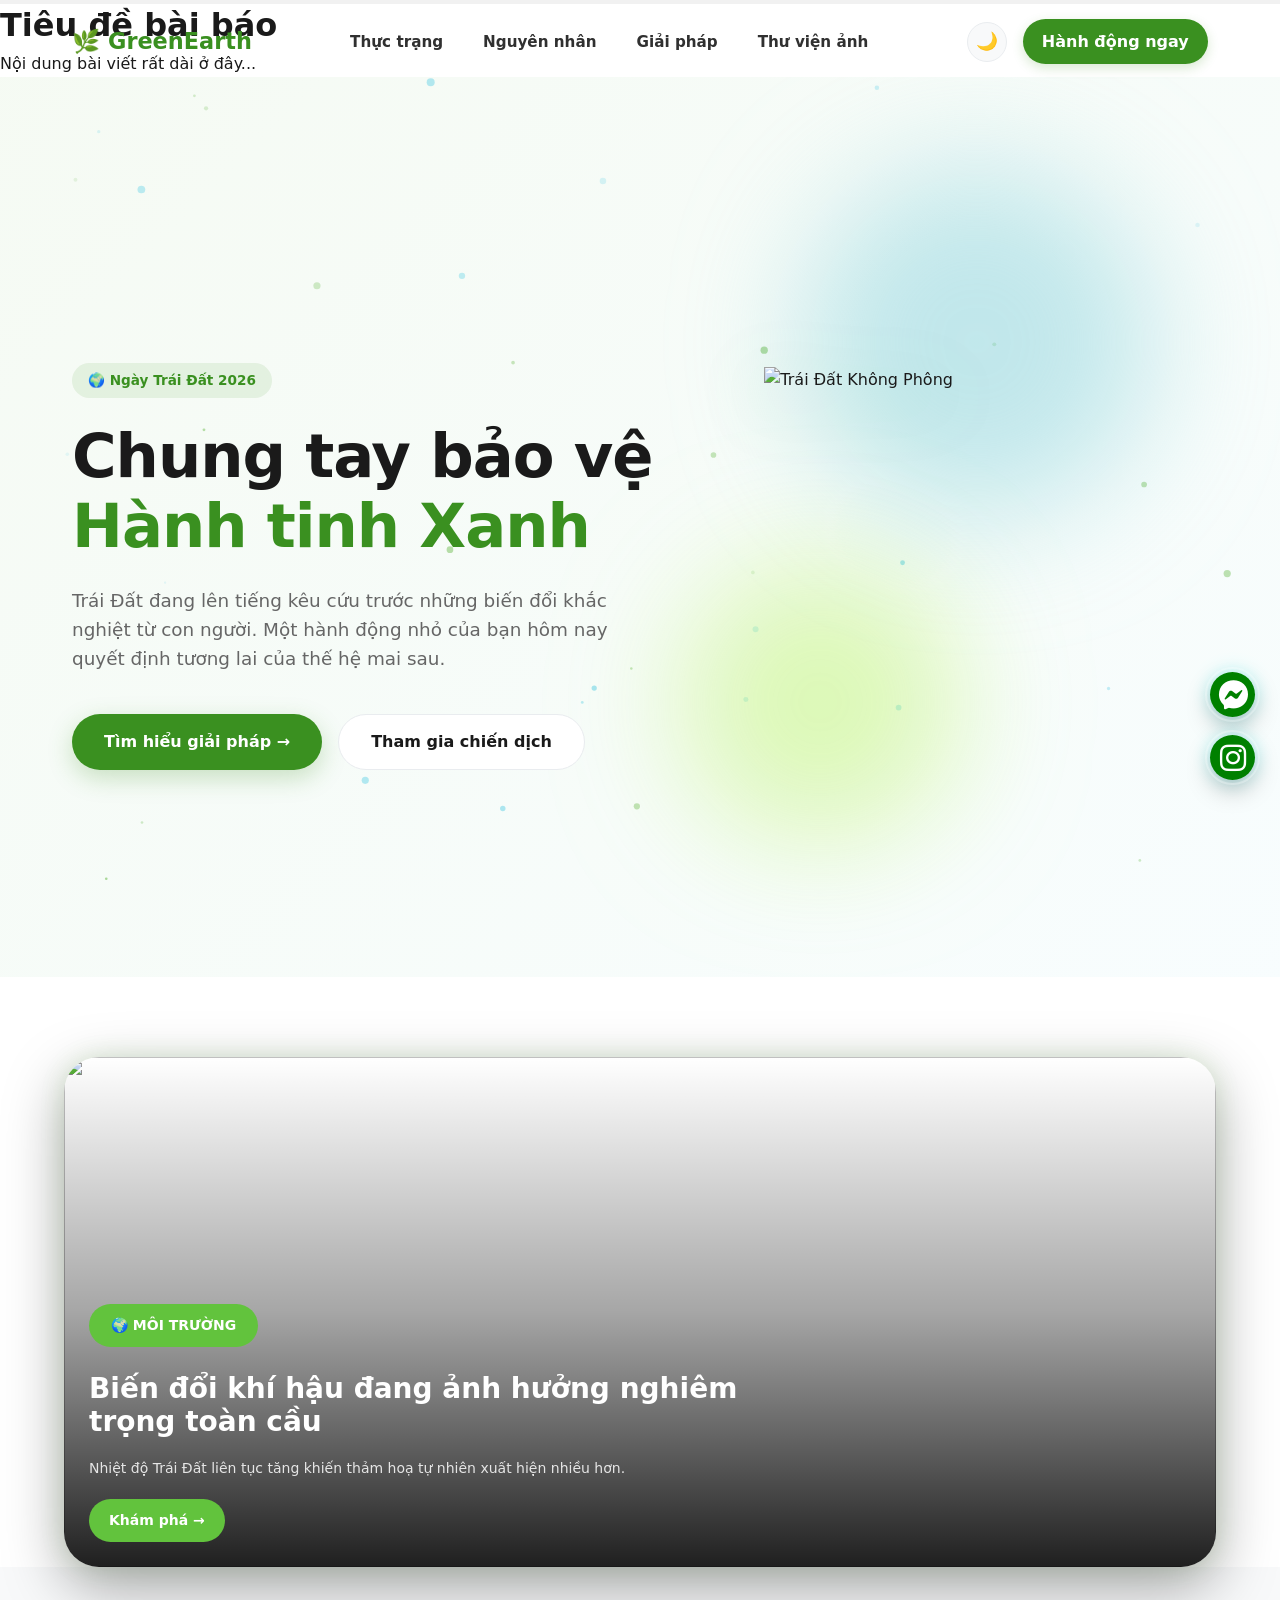
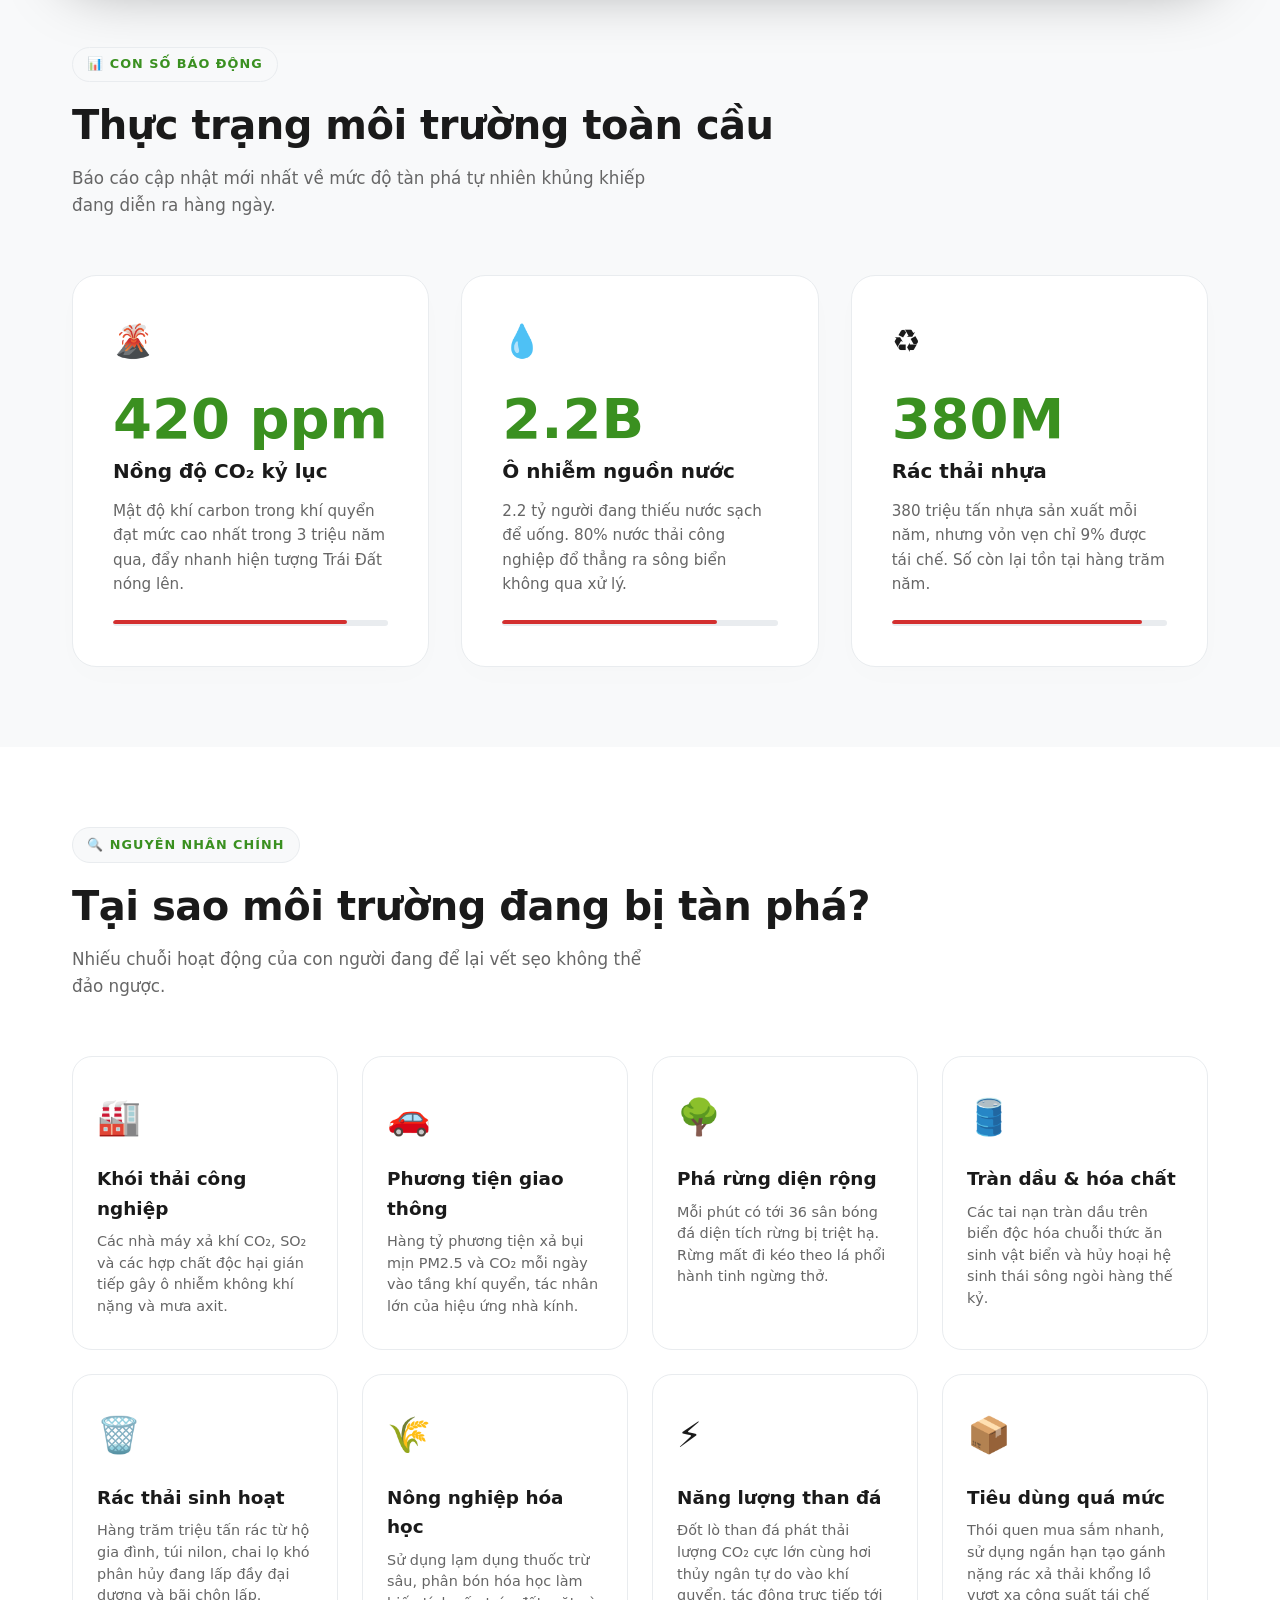
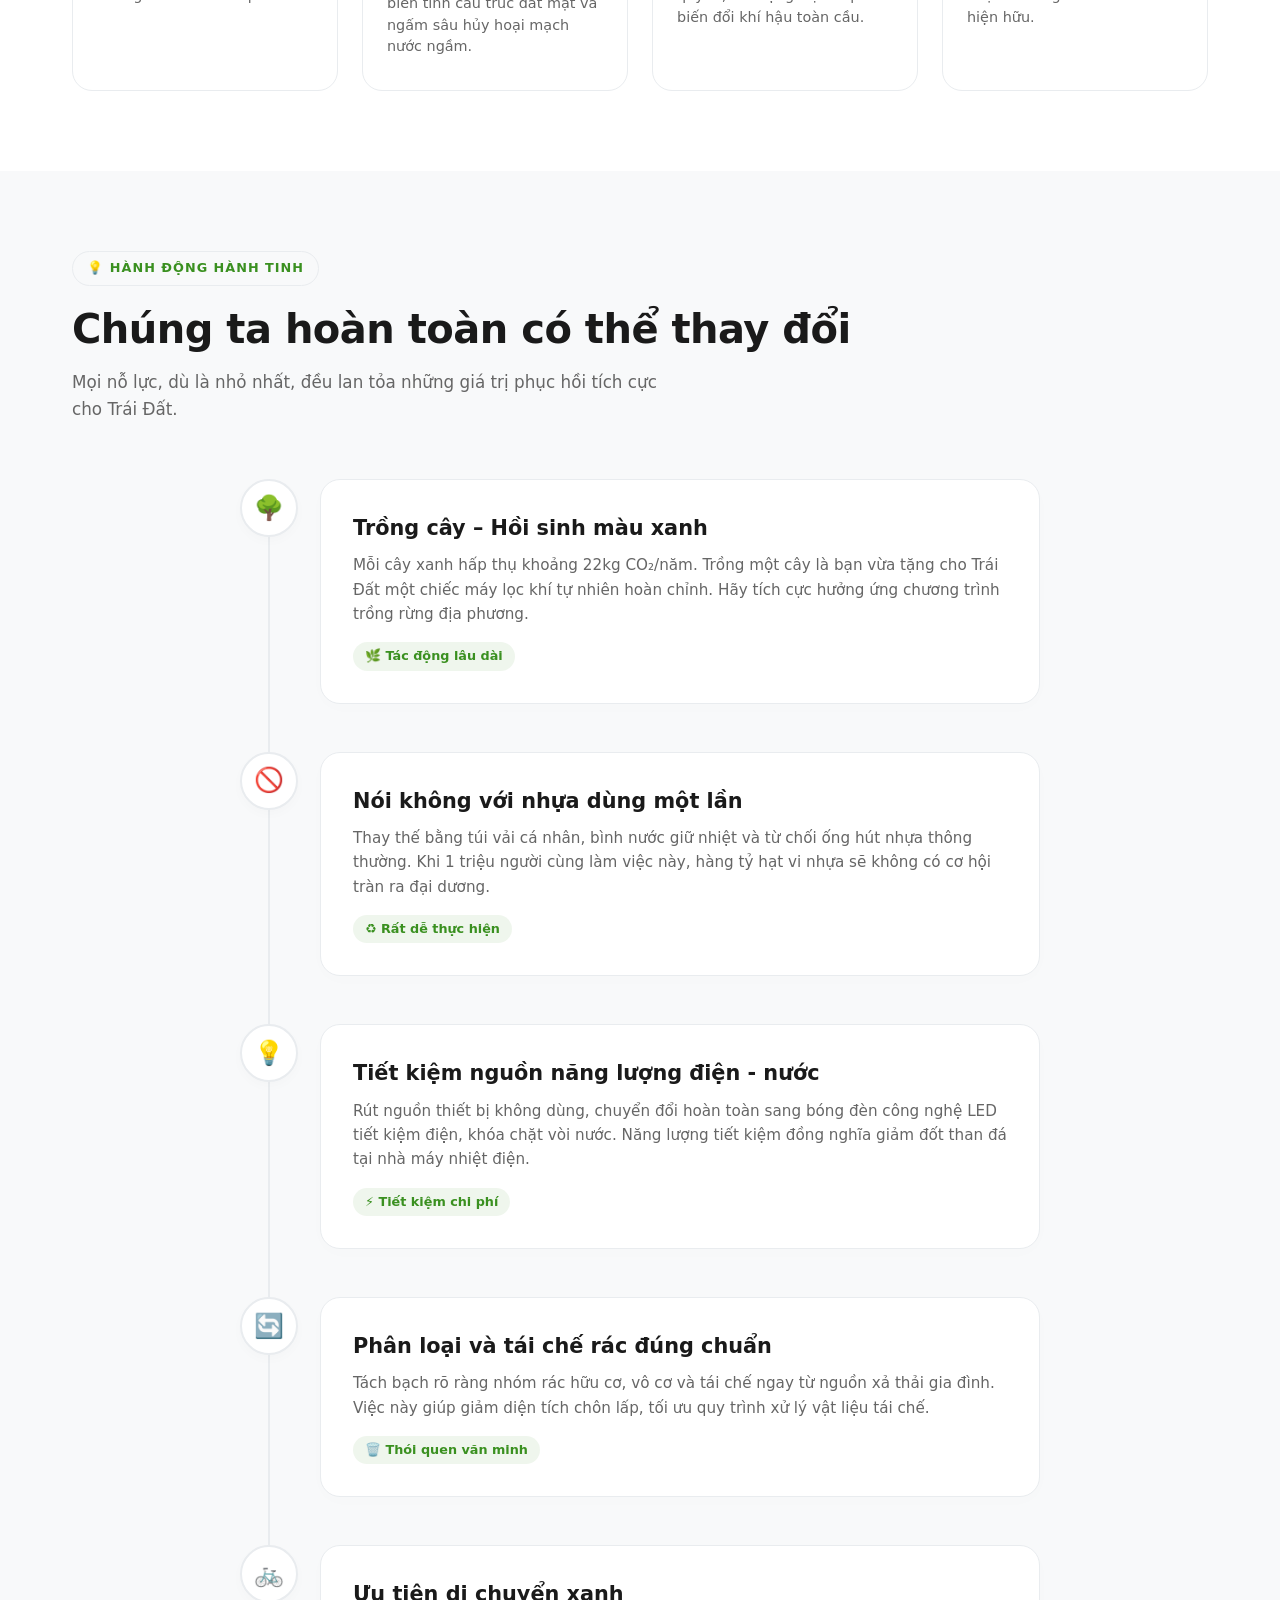
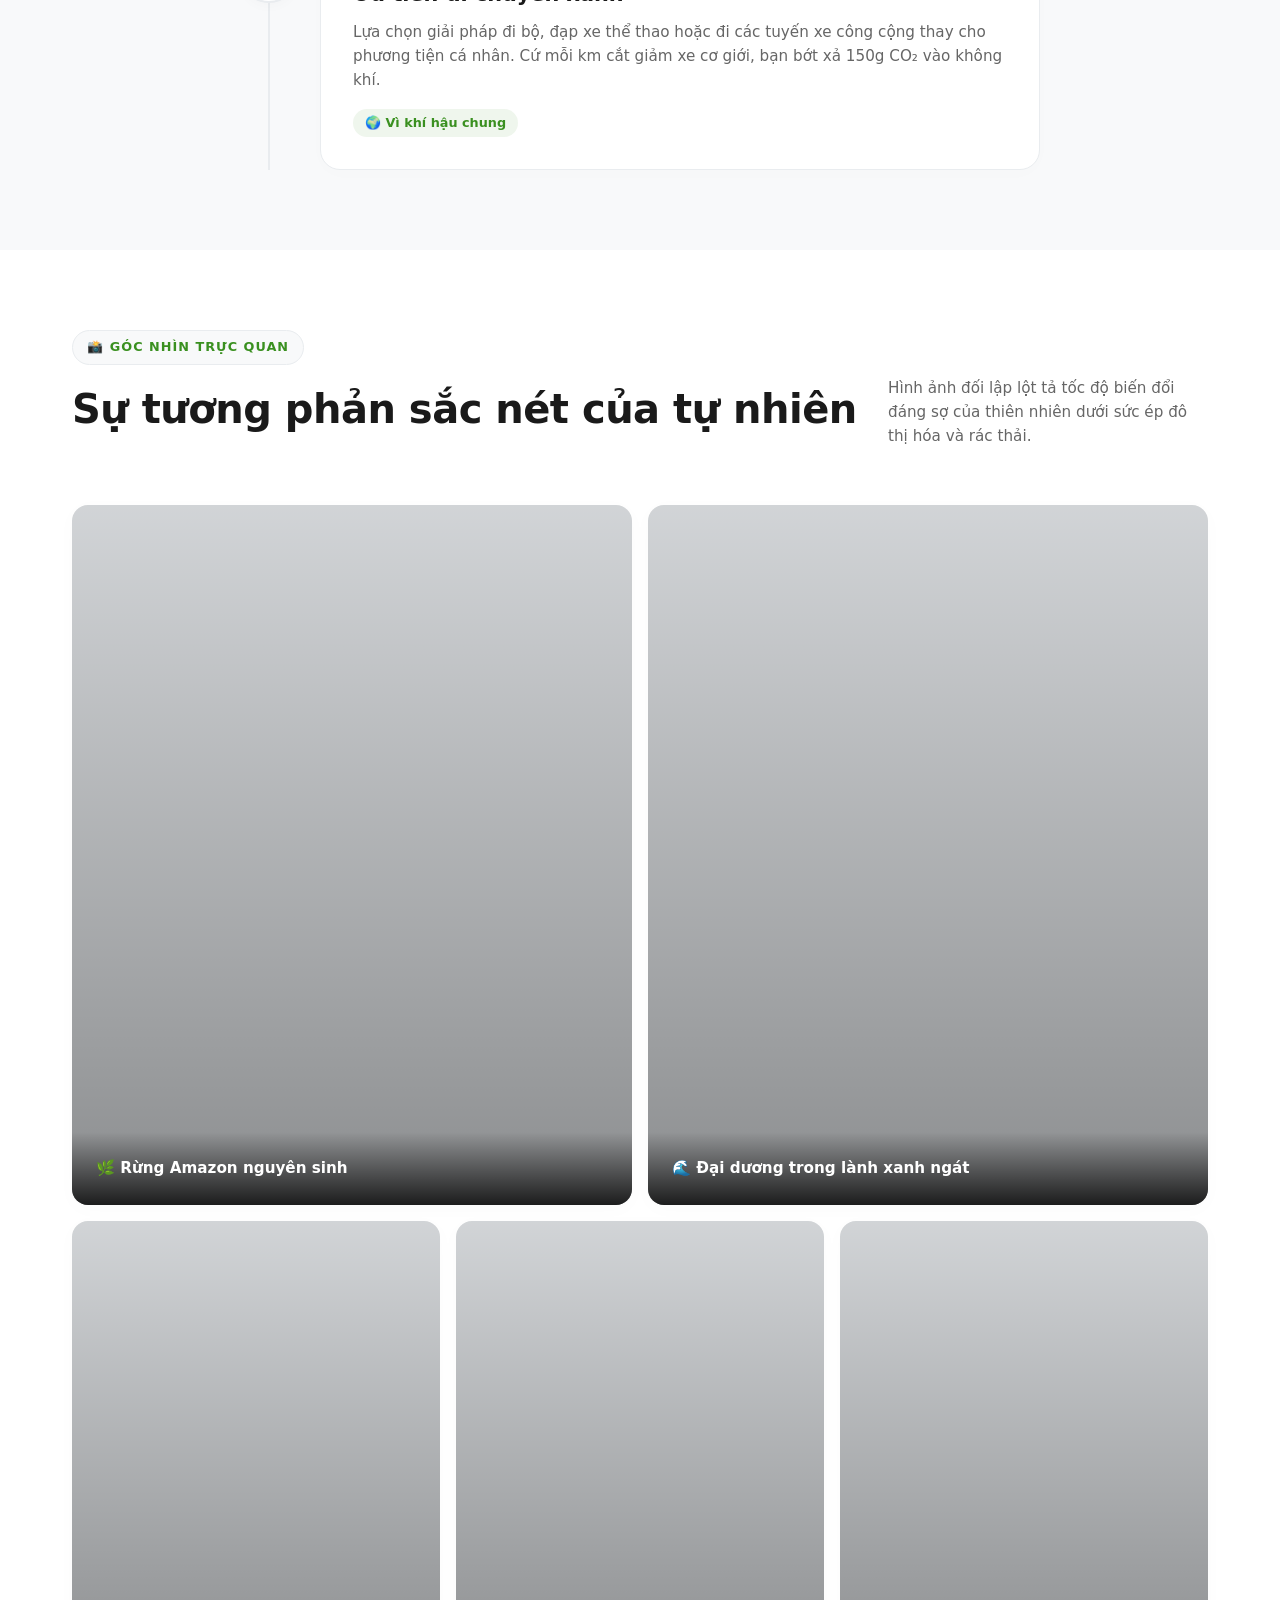
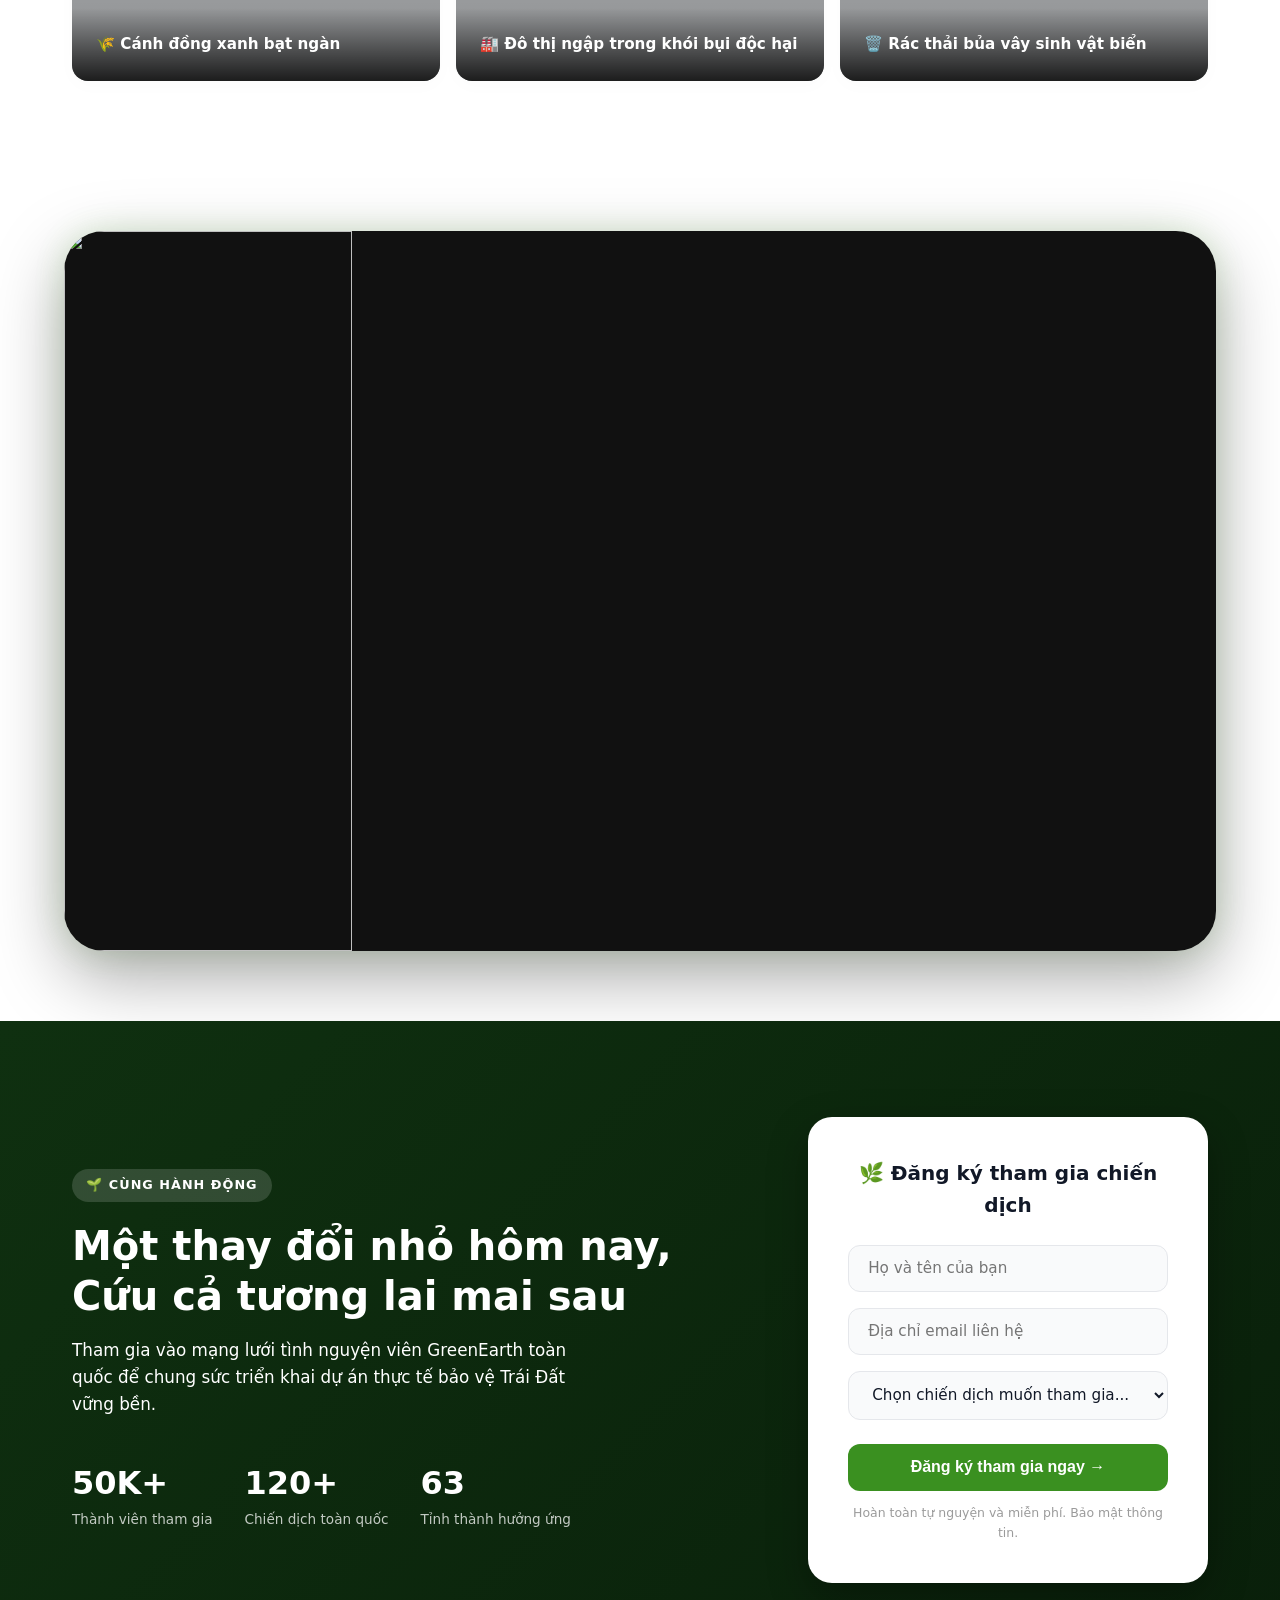
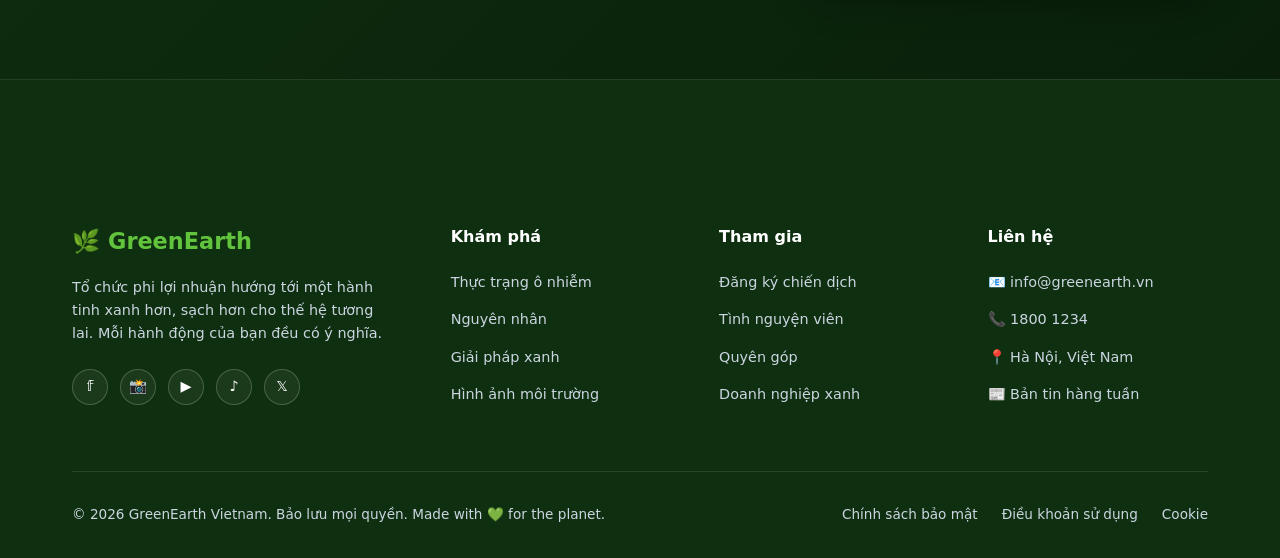
==== commit 561072b4: "Update index.html" ====
--- a/index.html
+++ b/index.html
@@ -7,7 +7,15 @@
   <link rel="stylesheet" href="assets/css/style.css">
 </head>
 <body>
-
+  
+<div class="progress-container">
+  <div class="progress-bar" id="myBar"></div>
+</div>
+
+<div class="content">
+  <h1>Tiêu đề bài báo</h1>
+  <p>Nội dung bài viết rất dài ở đây...</p>
+</div>
   <nav id="navbar">
     <div class="nav-inner">
       <a class="nav-logo" href="#">
--- a/assets/css/style.css
+++ b/assets/css/style.css
@@ -1,4 +1,4 @@
-/* ─── NỀN TẢNG & BIẾN CƠ BẢN ─── */
+
 :root {
   --bg-primary: #ffffff;
   --bg-secondary: #f8f9fa;
@@ -42,7 +42,7 @@
   padding: 5rem 2rem;
 }
 
-/* ─── HIỆU ỨNG REVEAL CUỘN TRANG ─── */
+
 .reveal {
   opacity: 0;
   transform: translateY(30px);
@@ -127,7 +127,7 @@
 .hamburger.open span:nth-child(2) { opacity: 0; }
 .hamburger.open span:nth-child(3) { transform: rotate(-45deg) translate(6px, -7px); }
 
-/* ─── GIAO DIỆN MOBILE MENU TRƯỢT PHẢI & BLUR NỀN ─── */
+
 .menu-overlay {
   position: fixed;
   top: 0; left: 0; width: 100%; height: 100%;
@@ -186,7 +186,7 @@
 }
 .btn-mobile-cta:hover { background-color: var(--primary-light); }
 
-/* ─── HERO SECTION ─── */
+
 .hero-section {
   min-height: 100vh; display: flex; align-items: center; position: relative;
   background: linear-gradient(135deg, rgba(93,181,58,0.06) 0%, rgba(72,202,228,0.04) 100%);
@@ -230,7 +230,6 @@
 }
 .btn-secondary:hover { background: var(--bg-secondary); }
 
-/* Background Blur Orbs */
 #particles { position: absolute; top:0; left:0; width:100%; height:100%; pointer-events: none; z-index: 1; }
 .orb-wrap { position: absolute; width: 100%; height: 100%; top: 0; left: 0; pointer-events: none; z-index: 1; }
 .orb-mover { position: absolute; width: 100%; height: 100%; top: 0; left: 0; transition: transform 0.2s cubic-bezier(0.25, 1, 0.5, 1); }
@@ -243,7 +242,7 @@
   100% { transform: translateY(-30px) scale(1.08); }
 }
 
-/* ─── TIÊU ĐỀ CHUNG ─── */
+
 .section-tag {
   display: inline-block; background: var(--bg-secondary); border: 1px solid var(--border);
   padding: .4rem .9rem; border-radius: 99px; font-weight: 700; font-size: .8rem;
@@ -255,7 +254,7 @@
 }
 .section-desc { color: var(--text-secondary); max-width: 600px; font-size: 1.05rem; margin-bottom: 3.5rem; }
 
-/* ─── THỰC TRẠNG SECTION ─── */
+
 .stats-section { background: var(--bg-secondary); }
 .stats-grid { display: grid; grid-template-columns: repeat(3, 1fr); gap: 2rem; }
 .stat-card {
@@ -281,7 +280,7 @@
   width: 0%; height: 100%; border-radius: 99px; transition: width 1.2s cubic-bezier(0.1, 0.8, 0.2, 1);
 }
 
-/* ─── NGUYÊN NHÂN SECTION ─── */
+
 .causes-section { background: var(--bg-primary); }
 .causes-grid { display: grid; grid-template-columns: repeat(4, 1fr); gap: 1.5rem; }
 .cause-card {
@@ -293,7 +292,7 @@
 .cause-title { font-size: 1.15rem; font-weight: 700; margin-bottom: .5rem; }
 .cause-text { color: var(--text-secondary); font-size: .9rem; line-height: 1.5; }
 
-/* ─── GIẢI PHÁP SECTION ─── */
+
 .solutions-section { background: var(--bg-secondary); }
 .solutions-timeline { position: relative; max-width: 800px; margin: 0 auto; }
 .solutions-timeline::before {
@@ -325,7 +324,6 @@
   display: inline-block; background: rgba(58,144,32,0.08); color: var(--primary); padding: .25rem .75rem; border-radius: 99px; font-size: .8rem; font-weight: 600;
 }
 
-/* ─── GALLERY SECTION (LƯU Ý: ĐÃ SỬA ĐƯỜNG DẪN ẢNH LOCAL) ─── */
 .gallery-section { background: var(--bg-primary); }
 .gallery-intro { display: flex; justify-content: space-between; align-items: flex-end; margin-bottom: 3.5rem; }
 .gallery-intro .section-desc { margin-bottom: 0; }
@@ -343,8 +341,7 @@
 .gallery-css-img { width: 100%; height: 100%; background-size: cover; background-position: center; transition: transform .5s ease; }
 .gallery-item:hover .gallery-css-img { transform: scale(1.06); }
 
-/* Tối ưu: Thay bằng thư mục assets cục bộ */
-/* Sử dụng đường dẫn tuyệt đối chạy từ gốc dự án trên GitHub Pages */
+
 .img-before-1 { 
     background-image: linear-gradient(to bottom, rgba(0,0,0,0.1), rgba(0,0,0,0.4)), url('/BAITAPLON/assets/images/amazon-before.webp'); 
 }
@@ -368,7 +365,7 @@
 }
 .gallery-label { color: #ffffff; font-weight: 600; font-size: .95rem; }
 
-/* ─── CTA SECTION ─── */
+
 .cta-section { width: 100%; background: linear-gradient(135deg, #0f3010 0%, #091f0a 100%); position: relative; }
 .cta-inner {
   max-width: 1200px; margin: 0 auto; padding: 6rem 2rem !important; color: #ffffff;
@@ -394,7 +391,7 @@
 }
 .btn-submit:hover { background: #2f7819; }
 
-/* ─── FOOTER ─── */
+
 footer { background: #0f3010; border-top: 1px solid rgba(255,255,255,0.08); padding-top: 4rem; color: #e2e8f0; }
 .footer-grid { display: grid; grid-template-columns: 1.5fr repeat(3, 1fr); gap: 3rem; margin-bottom: 4rem; }
 .footer-brand .nav-logo { margin-bottom: 1rem; color: #62c33d; }
@@ -430,7 +427,7 @@
 }
 .scroll-top.visible { opacity: 1; visibility: visible; }
 
-/* ─── RESPONSIVE BREAKPOINTS ─── */
+
 @media (max-width: 1024px) {
   .section-inner { padding: 4rem 1.5rem; }
   .hero-grid { grid-template-columns: 1fr; gap: 2.5rem; text-align: center; }
@@ -514,7 +511,7 @@
     0 0 25px rgba(98,195,61,0.15);
 }
 
-/* Hover nổi */
+
 
 .news-slider:hover{
 
@@ -995,3 +992,20 @@
     }
 
 }
+/* Container cố định trên cùng */
+.progress-container {
+  position: fixed;
+  top: 0;
+  left: 0;
+  width: 100%;
+  height: 4px; /* Độ dày của thanh */
+  background: #f1f1f1;
+  z-index: 9999;
+}
+
+/* Thanh tiến trình */
+.progress-bar {
+  height: 4px;
+  background: #d32f2f; /* Màu đỏ đặc trưng của báo chí */
+  width: 0%;
+}
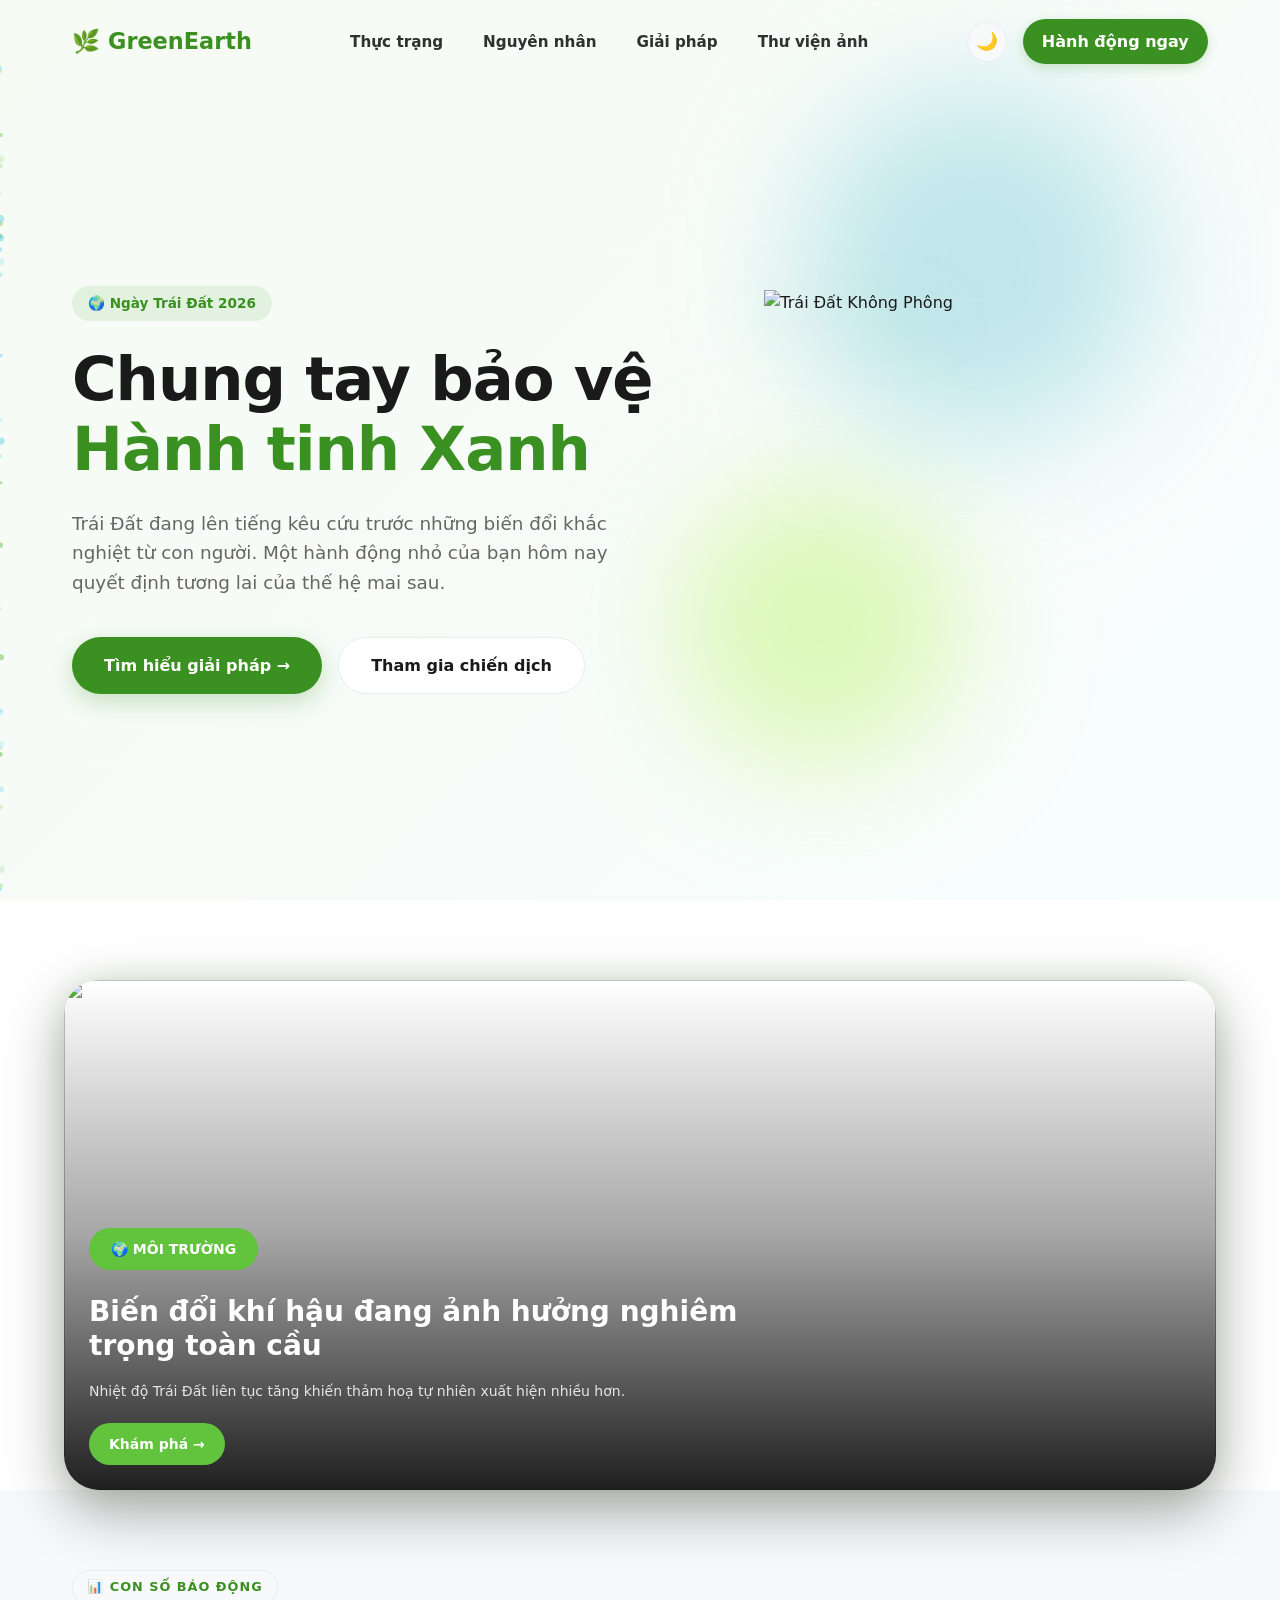
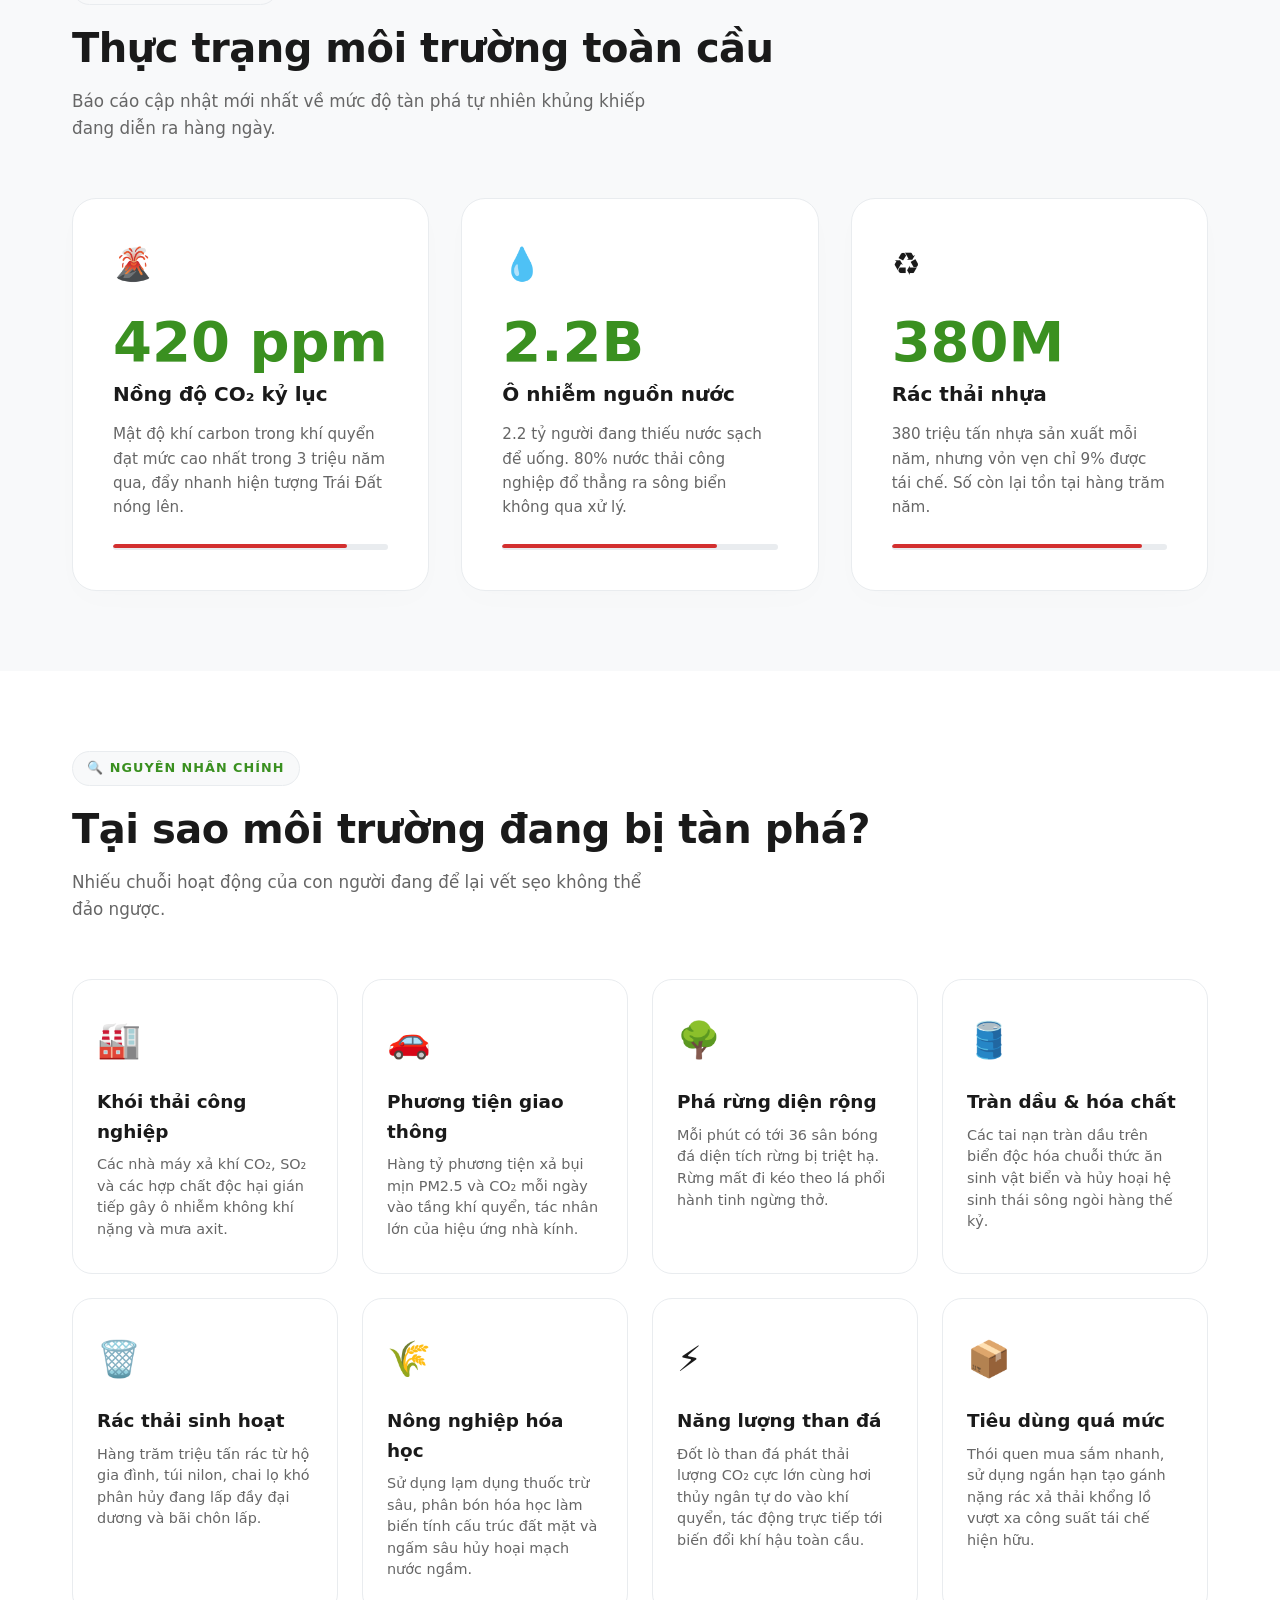
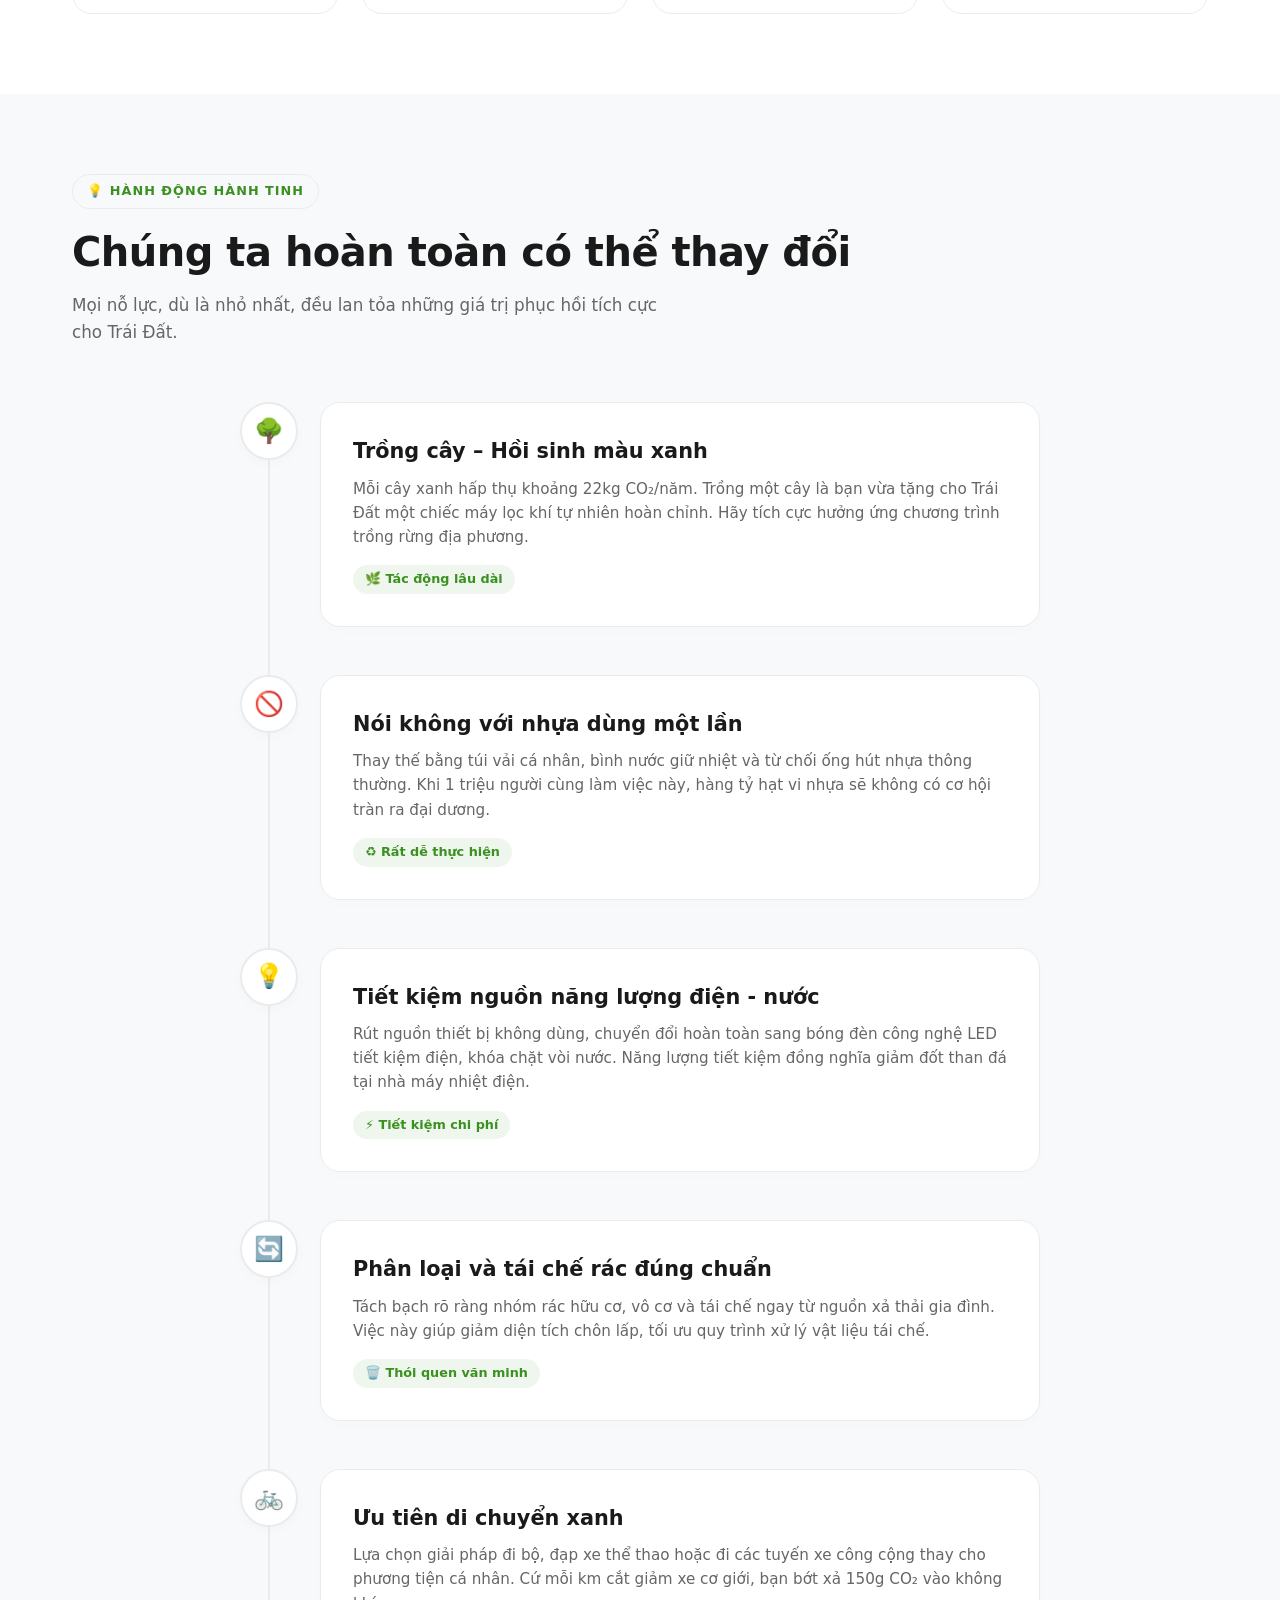
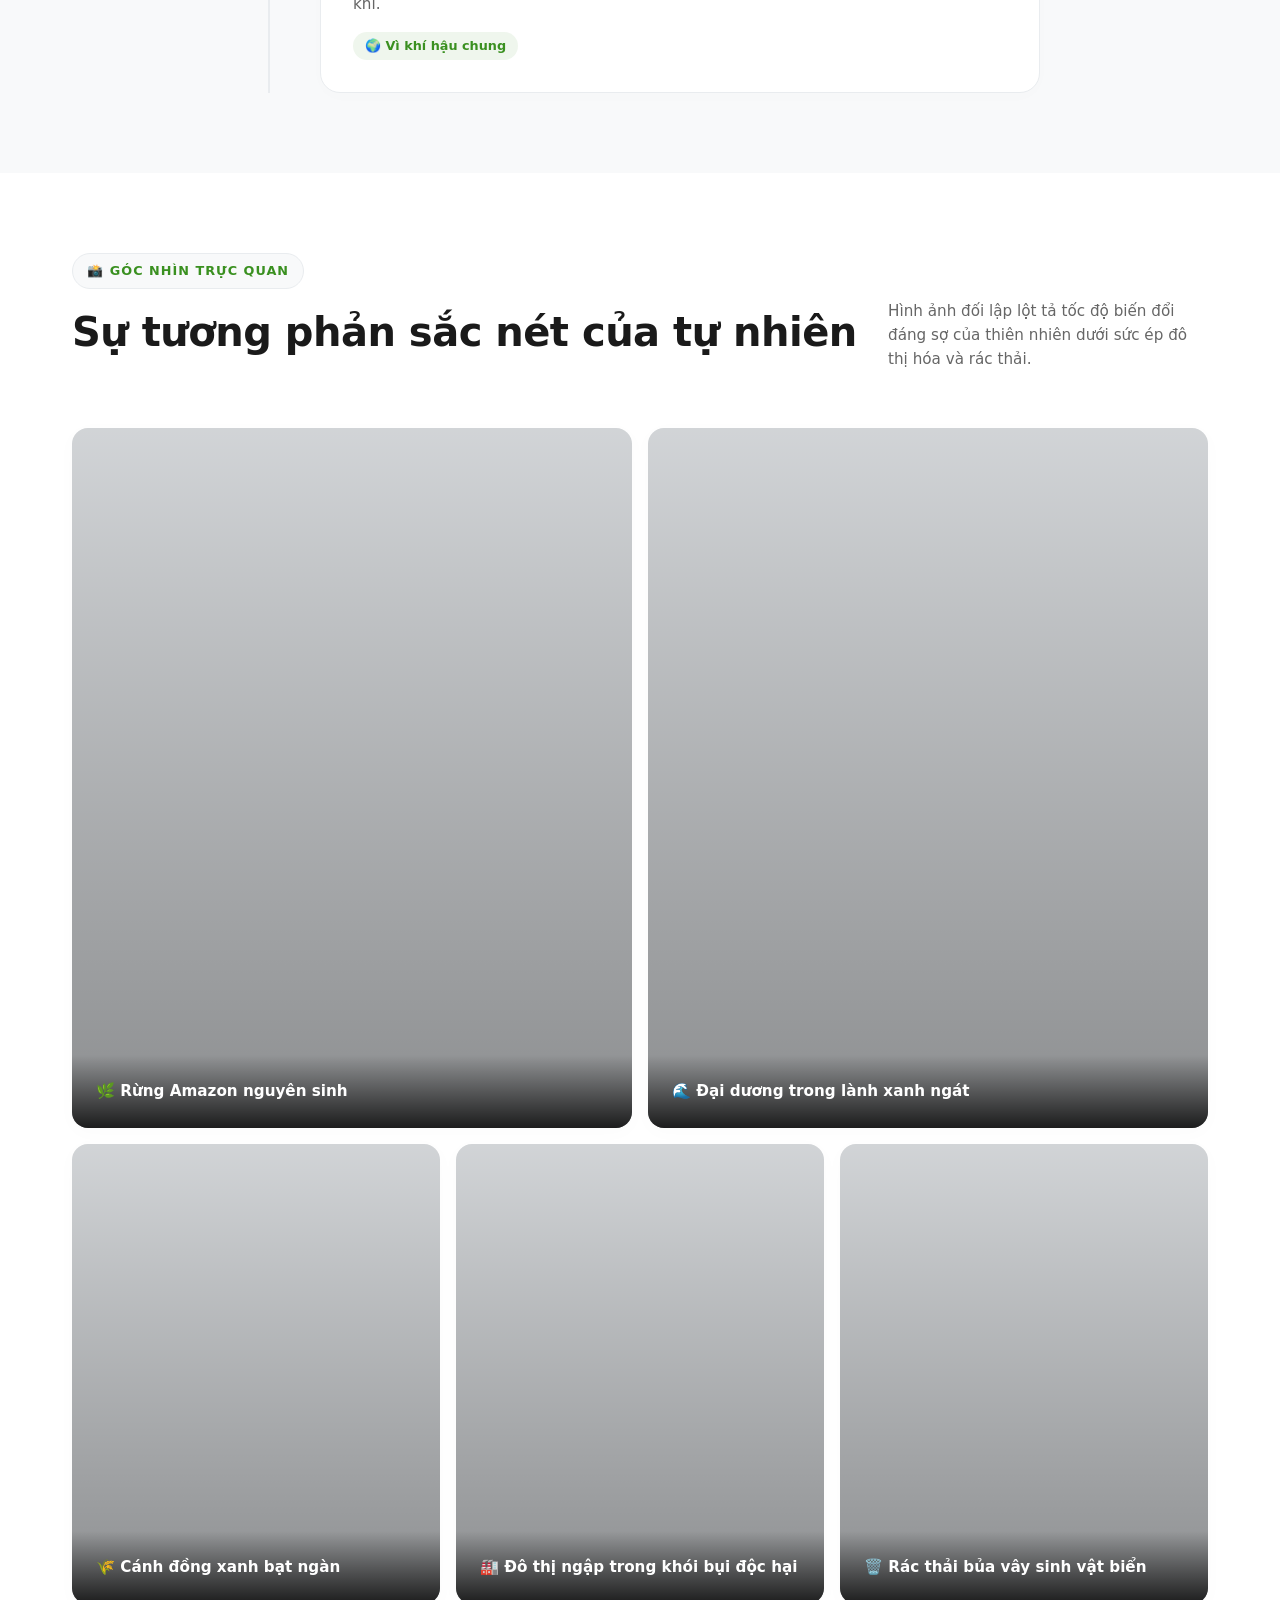
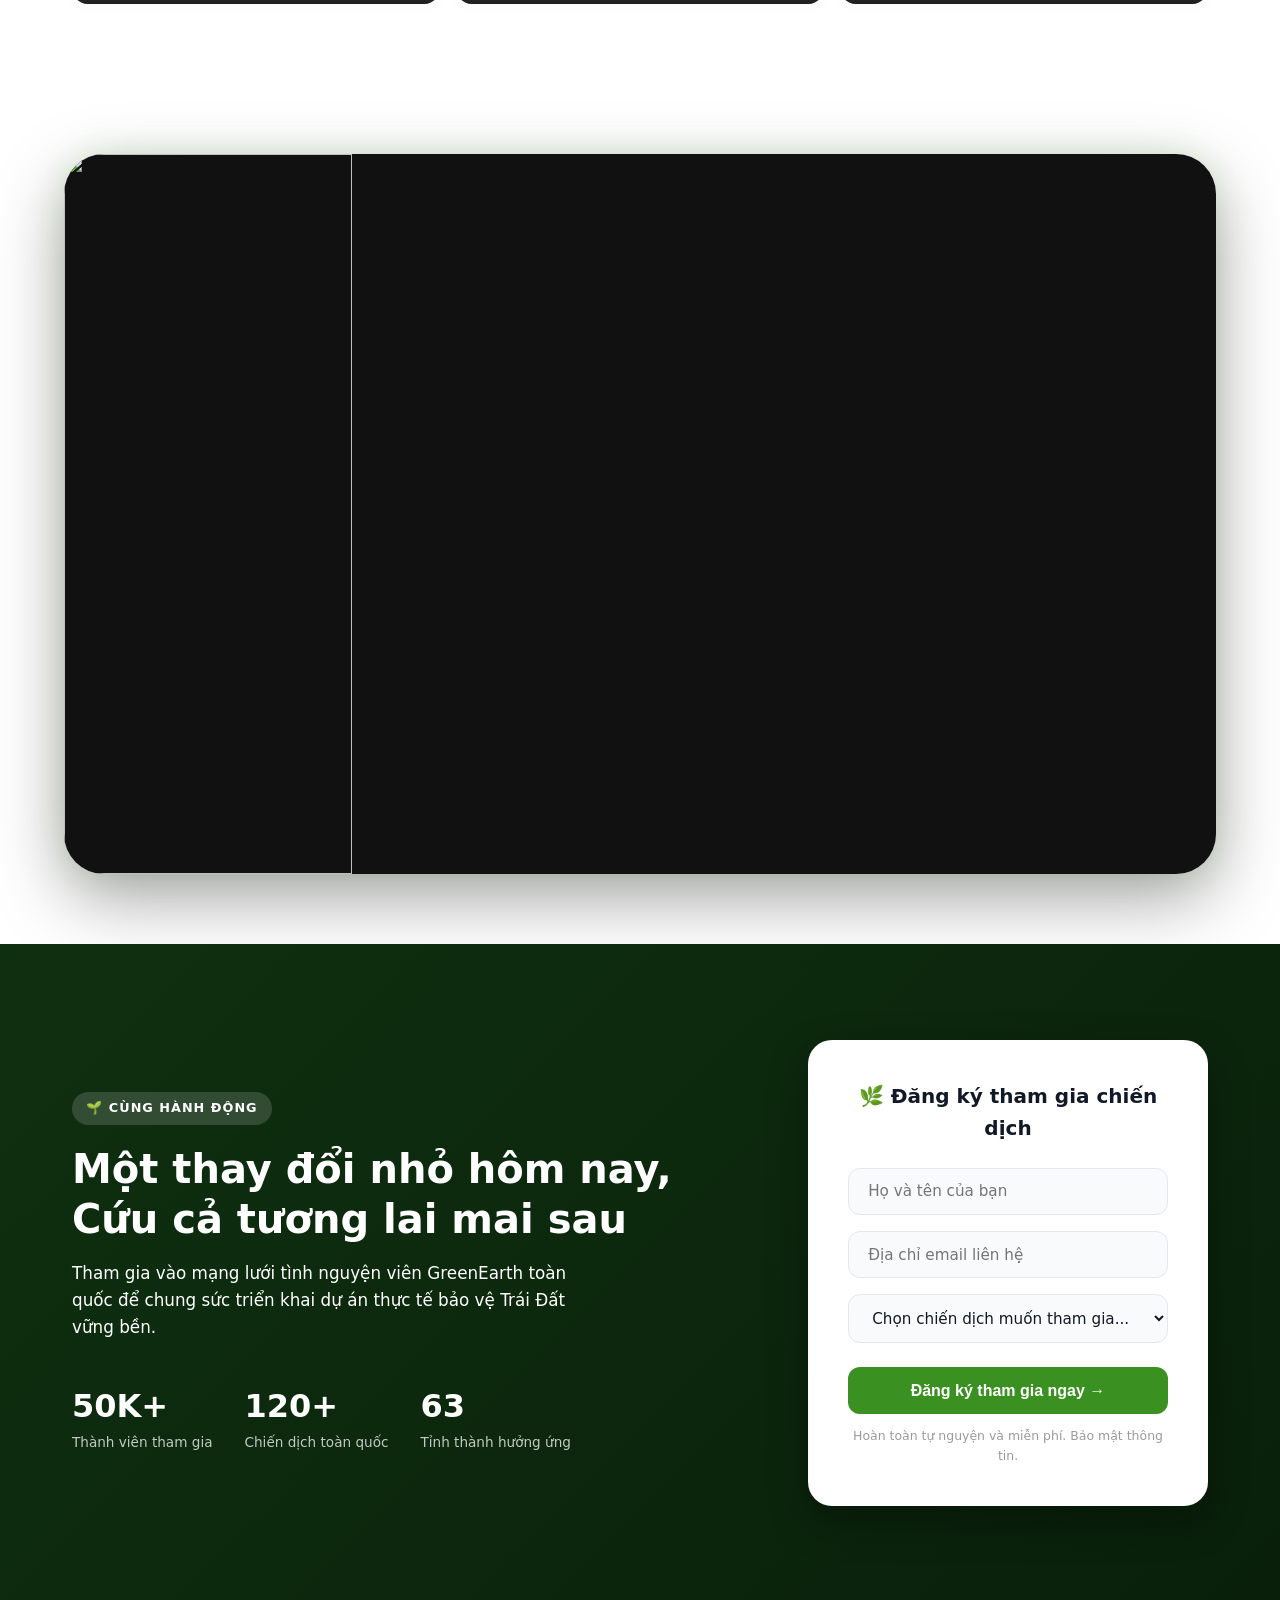
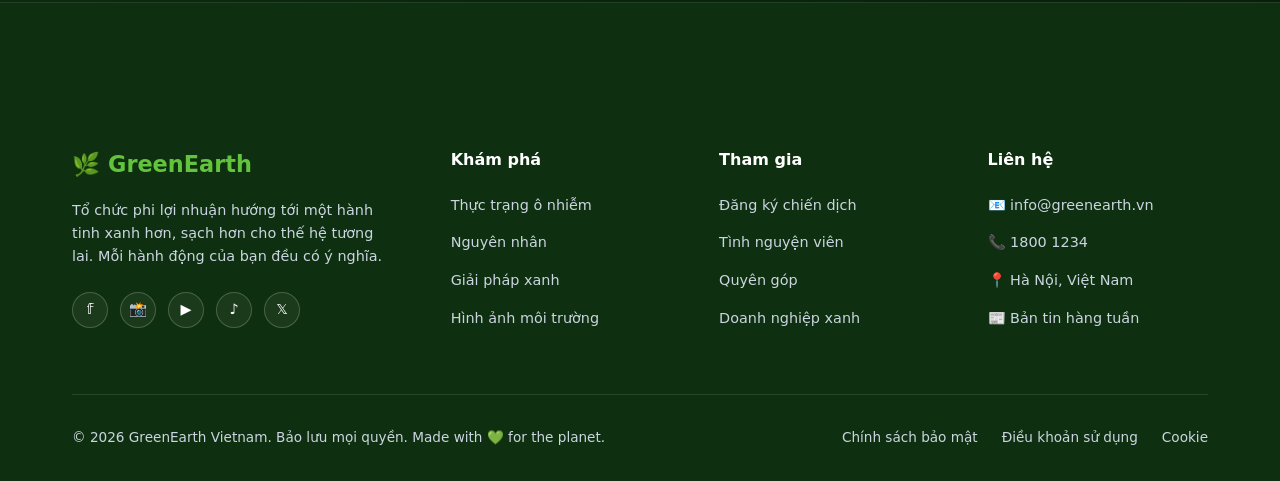
==== commit 4f1662dc: "Update index.html" ====
--- a/index.html
+++ b/index.html
@@ -8,14 +8,7 @@
 </head>
 <body>
   
-<div class="progress-container">
-  <div class="progress-bar" id="myBar"></div>
-</div>
-
-<div class="content">
-  <h1>Tiêu đề bài báo</h1>
-  <p>Nội dung bài viết rất dài ở đây...</p>
-</div>
+
   <nav id="navbar">
     <div class="nav-inner">
       <a class="nav-logo" href="#">
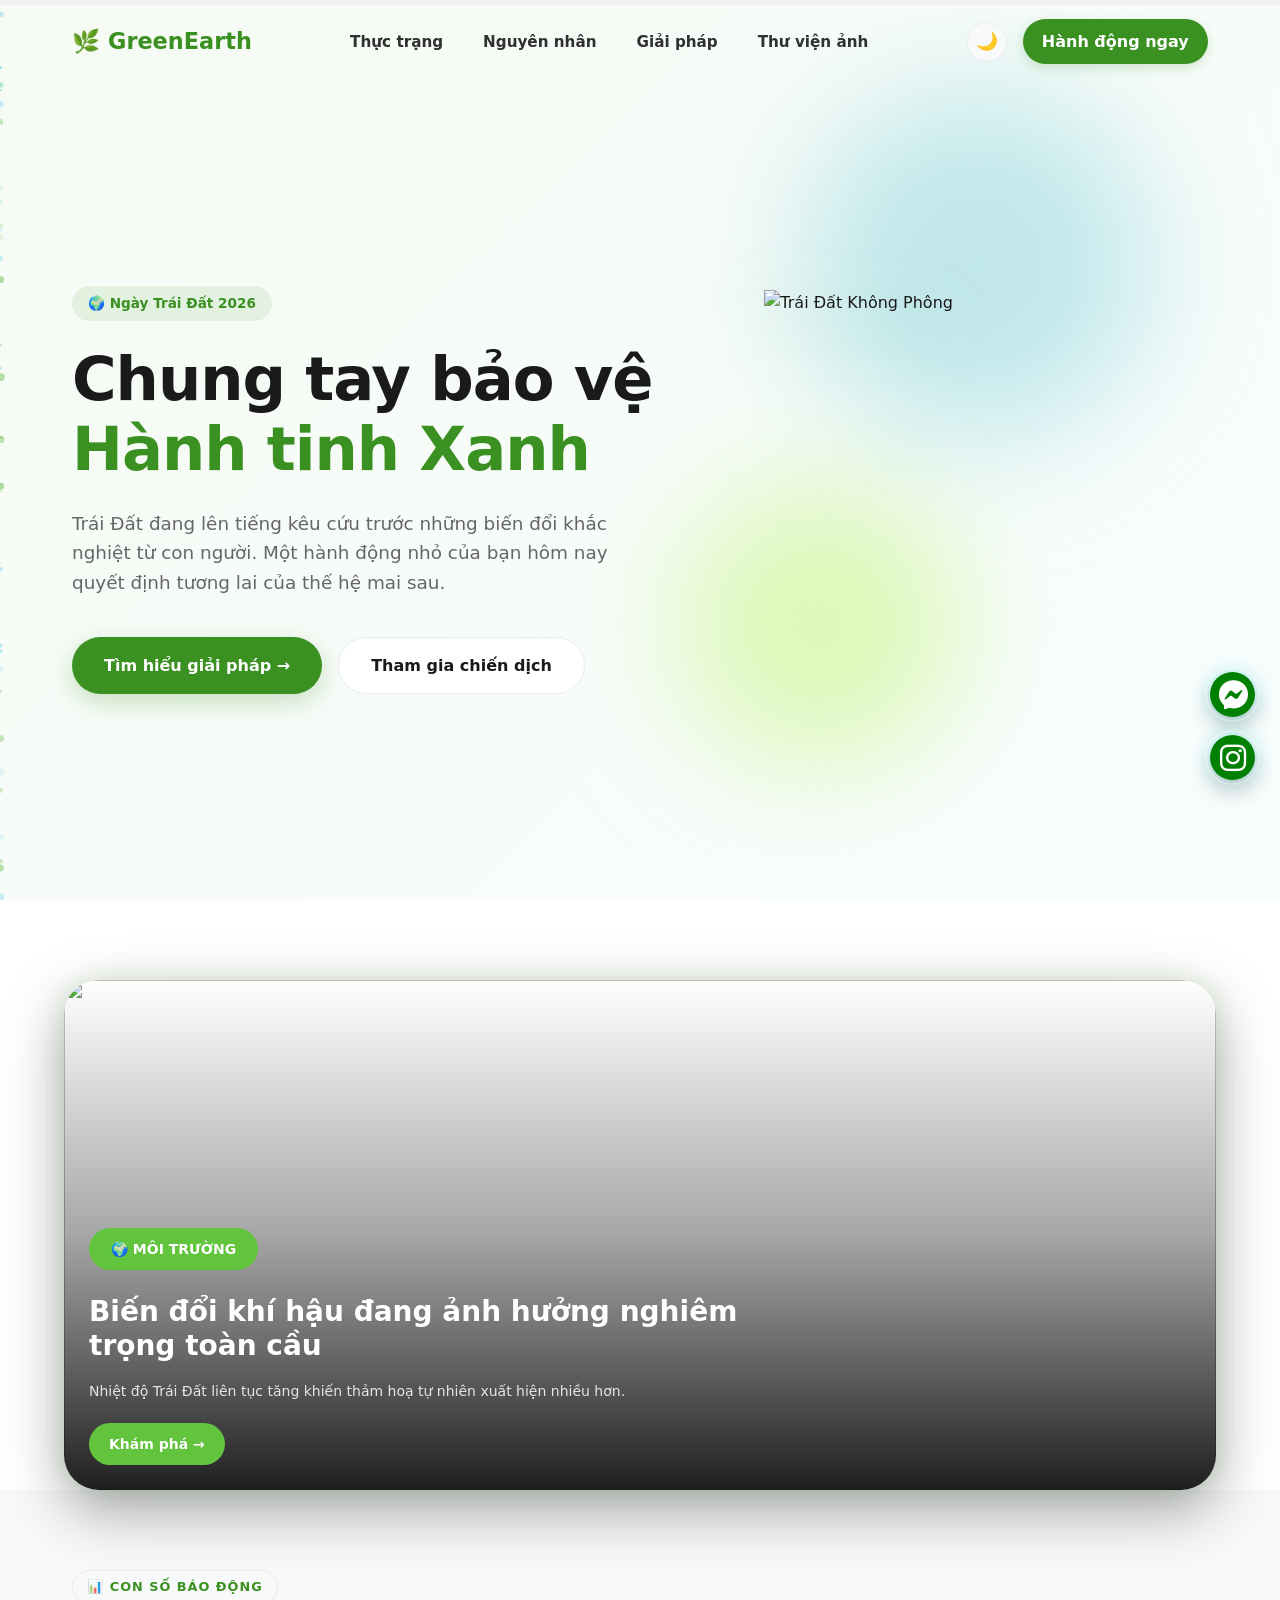
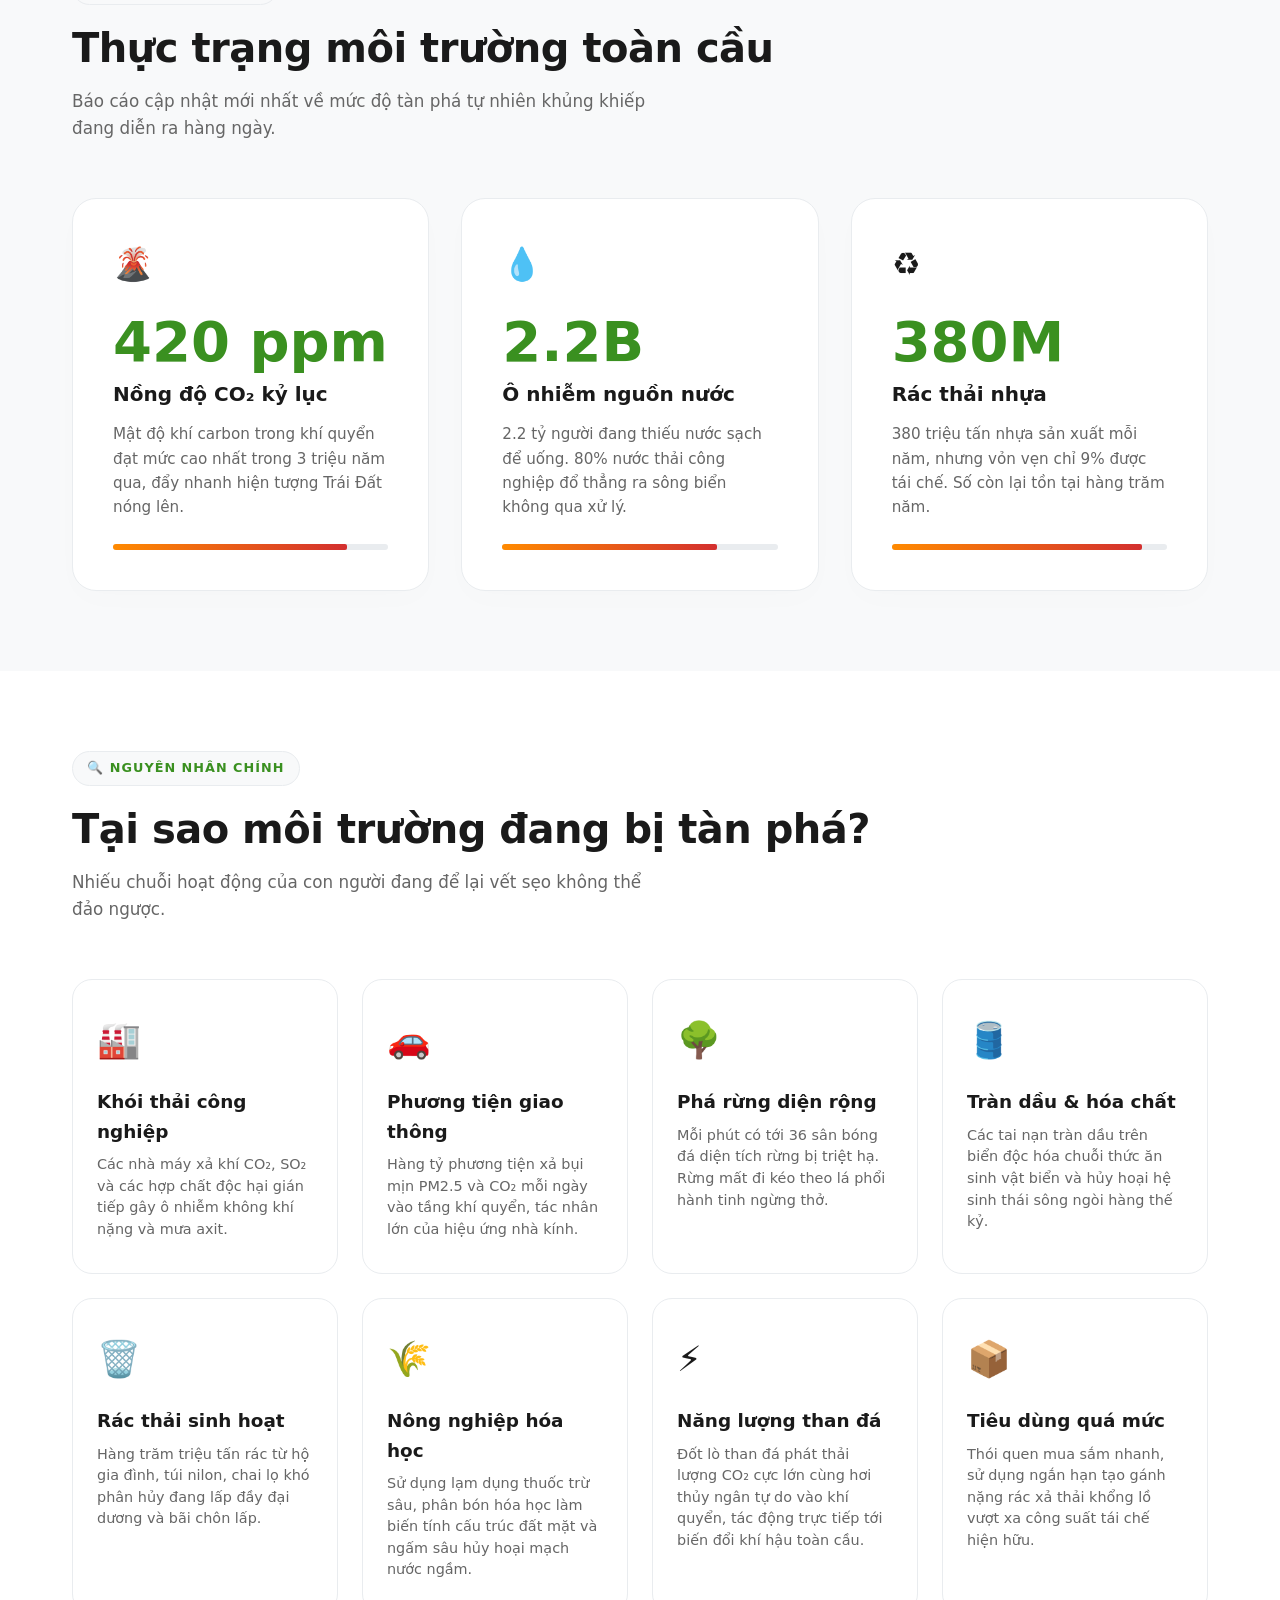
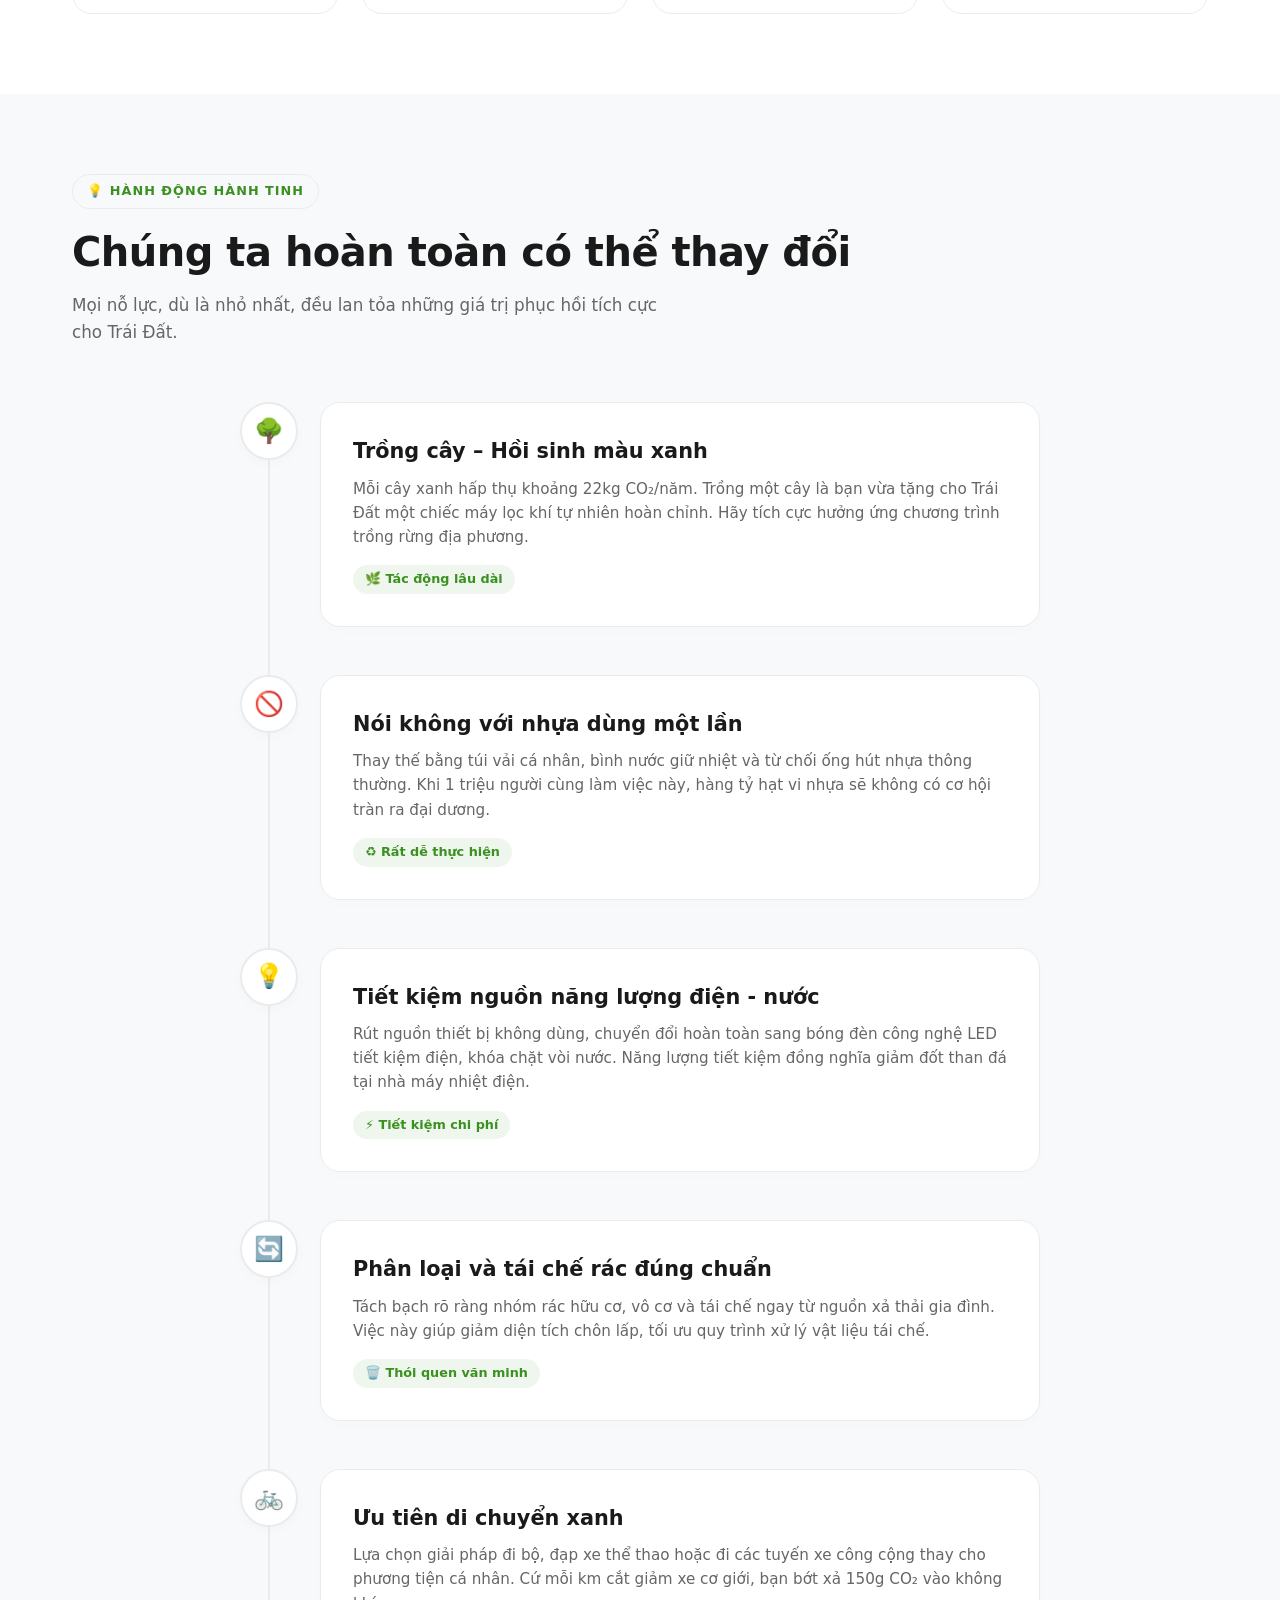
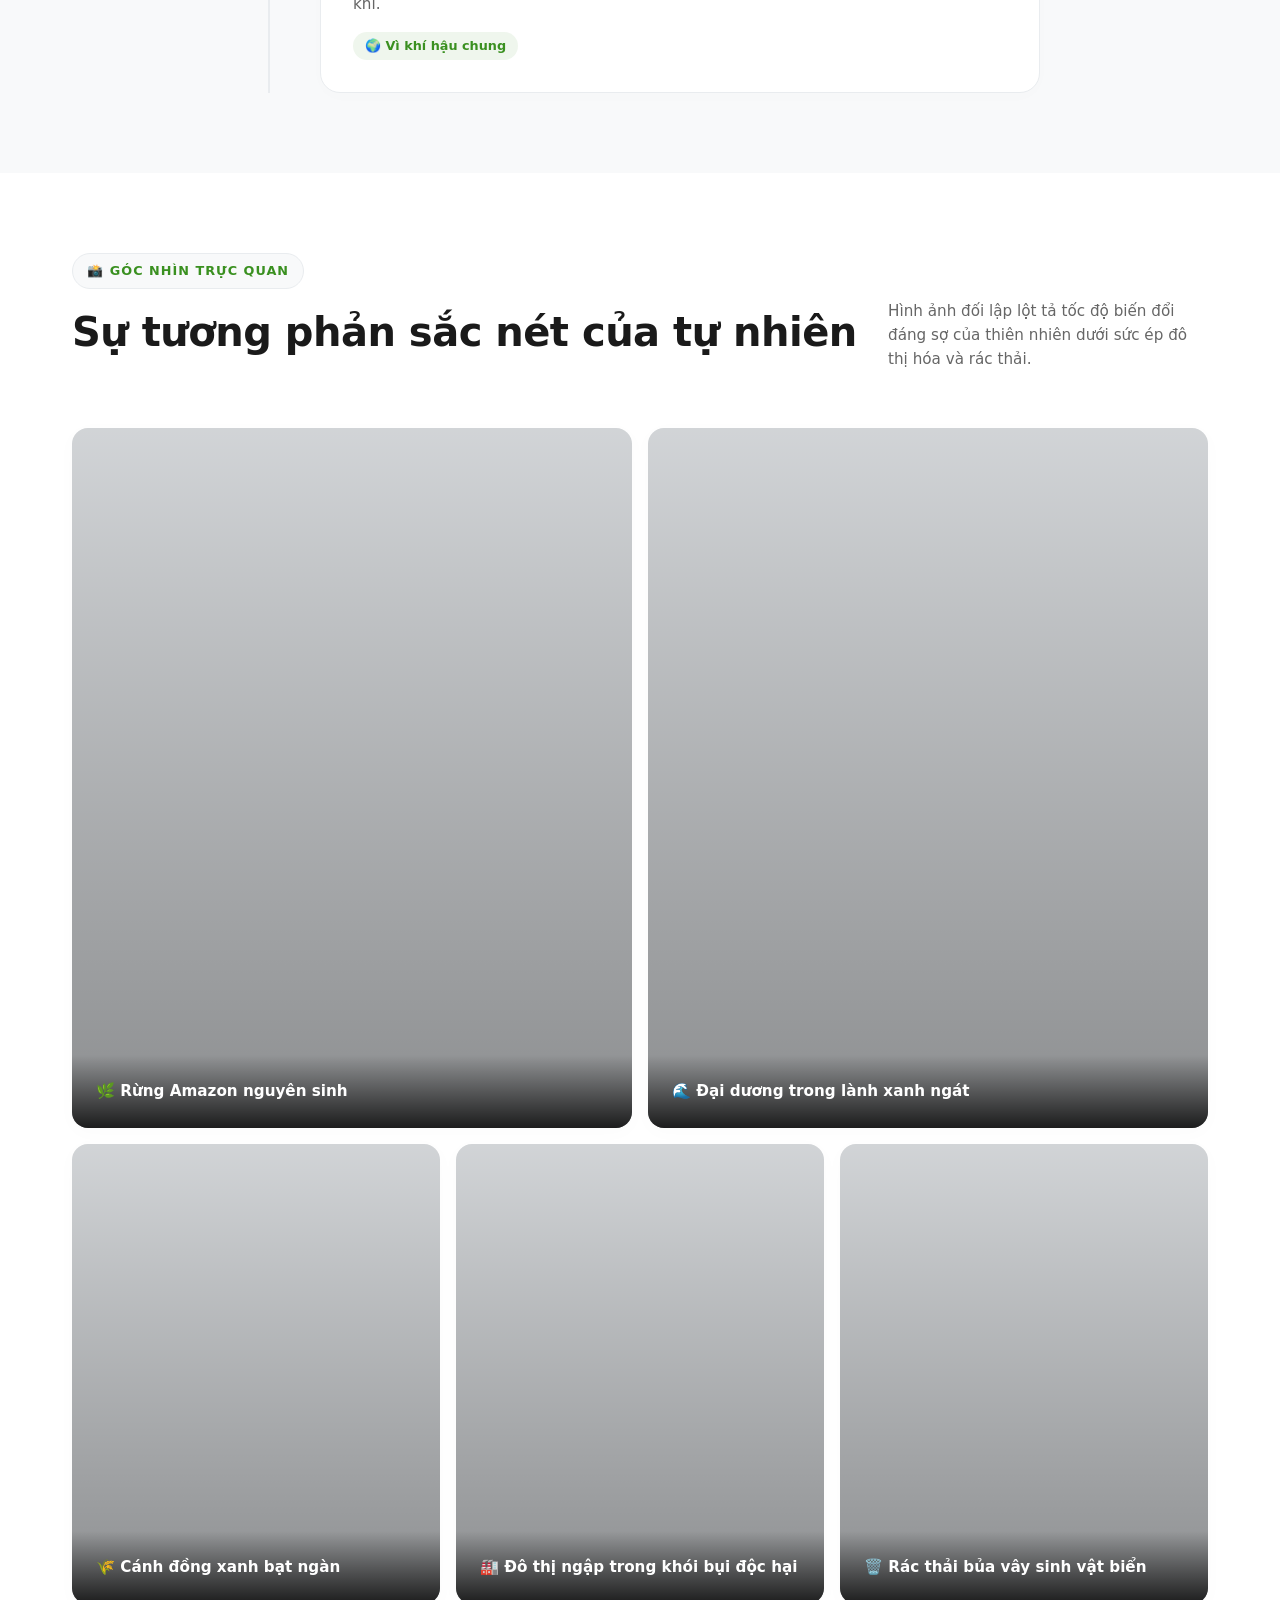
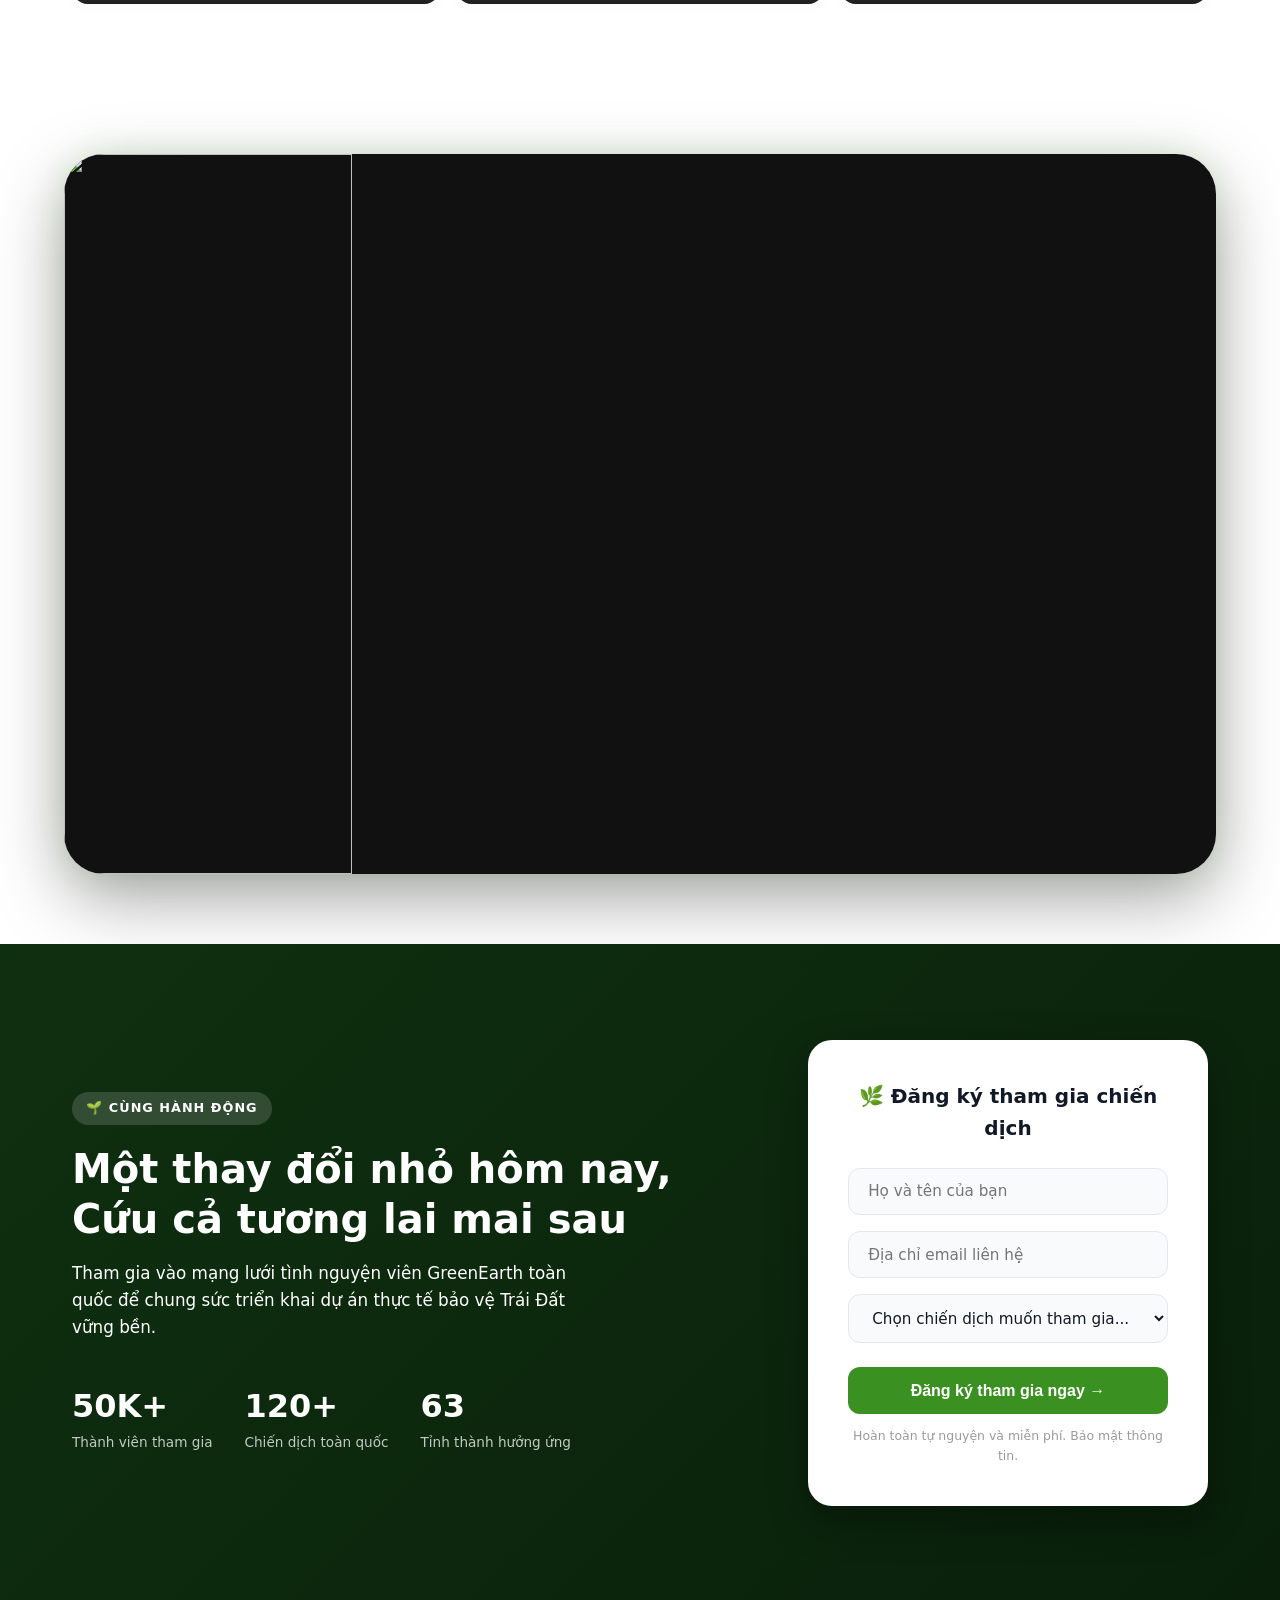
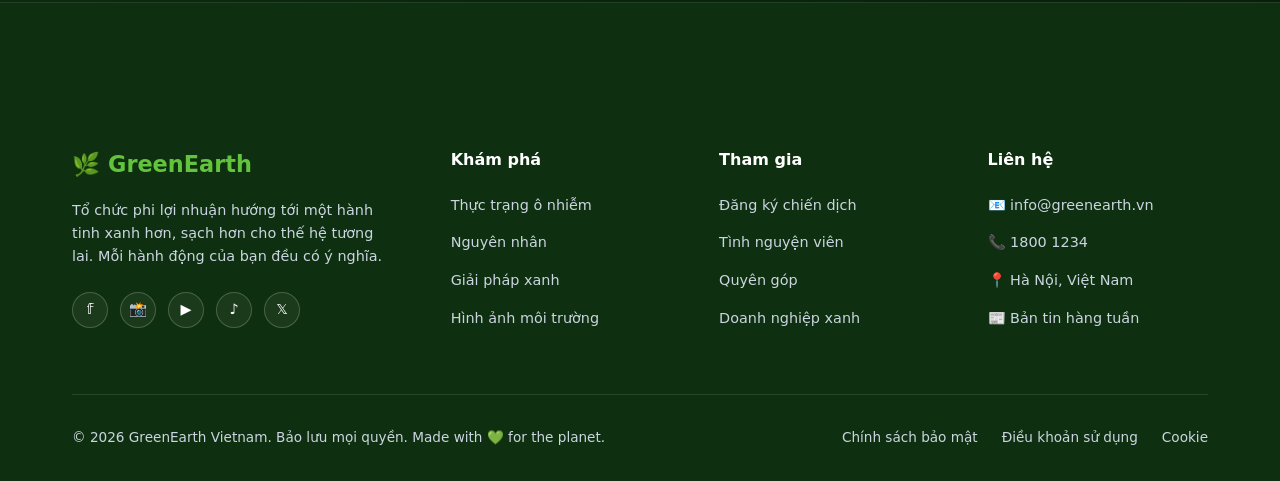
==== commit c71d48f7: "Update index.html" ====
--- a/index.html
+++ b/index.html
@@ -7,7 +7,13 @@
   <link rel="stylesheet" href="assets/css/style.css">
 </head>
 <body>
-  
+ <div class="progress-container">
+  <div class="progress-bar" id="myBar"></div>
+</div>
+
+<div class="content">
+ 
+</div> 
 
   <nav id="navbar">
     <div class="nav-inner">
--- a/assets/css/style.css
+++ b/assets/css/style.css
@@ -938,8 +938,8 @@
 .scroll-top{
     position: fixed;
 
-    right: 25px;
-    bottom: 30px;
+    right: 35px;
+    bottom: 50px;
 
     width: 45px;
     height: 45px;
@@ -992,20 +992,23 @@
     }
 
 }
-/* Container cố định trên cùng */
+/* Khung chứa thanh tiến trình */
 .progress-container {
   position: fixed;
   top: 0;
   left: 0;
   width: 100%;
-  height: 4px; /* Độ dày của thanh */
-  background: #f1f1f1;
-  z-index: 9999;
-}
-
-/* Thanh tiến trình */
+  height: 5px; /* Bạn có thể thay đổi độ dày tại đây */
+  background-color: #f0f0f0; /* Màu nền của thanh */
+  z-index: 9999; /* Đảm bảo thanh luôn nổi trên các phần tử khác như header */
+}
+
+/* Thanh màu hiển thị tiến độ */
 .progress-bar {
-  height: 4px;
-  background: #d32f2f; /* Màu đỏ đặc trưng của báo chí */
-  width: 0%;
-}
+  height: 100%;
+  /* Sử dụng dải màu gradient từ cam sang hồng đỏ */
+  background: linear-gradient(90deg, #ff8a00, #d32f2f); 
+  width: 0%; /* Chiều rộng mặc định ban đầu là 0 */
+  border-radius: 0 2px 2px 0; /* Bo tròn nhẹ góc bên phải */
+  will-change: width; /* Gợi ý cho trình duyệt tối ưu hóa việc vẽ lại */
+}
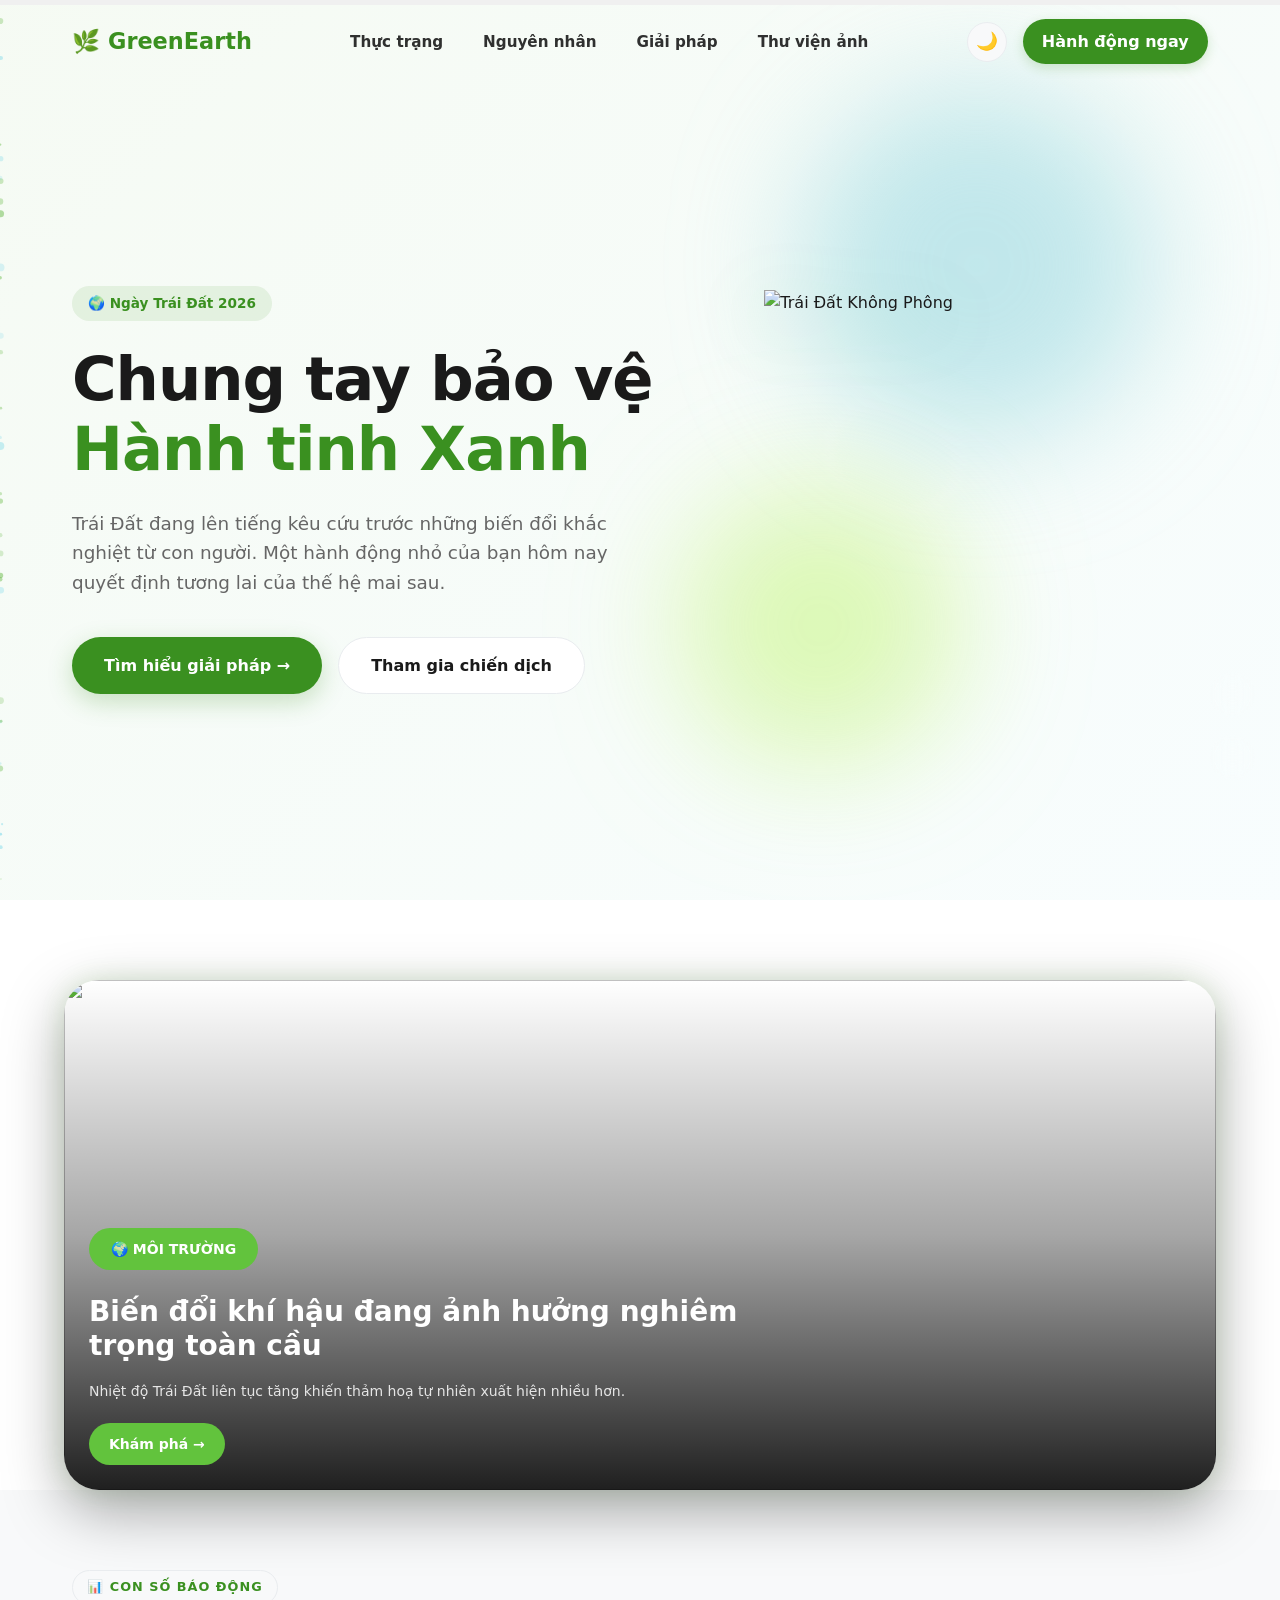
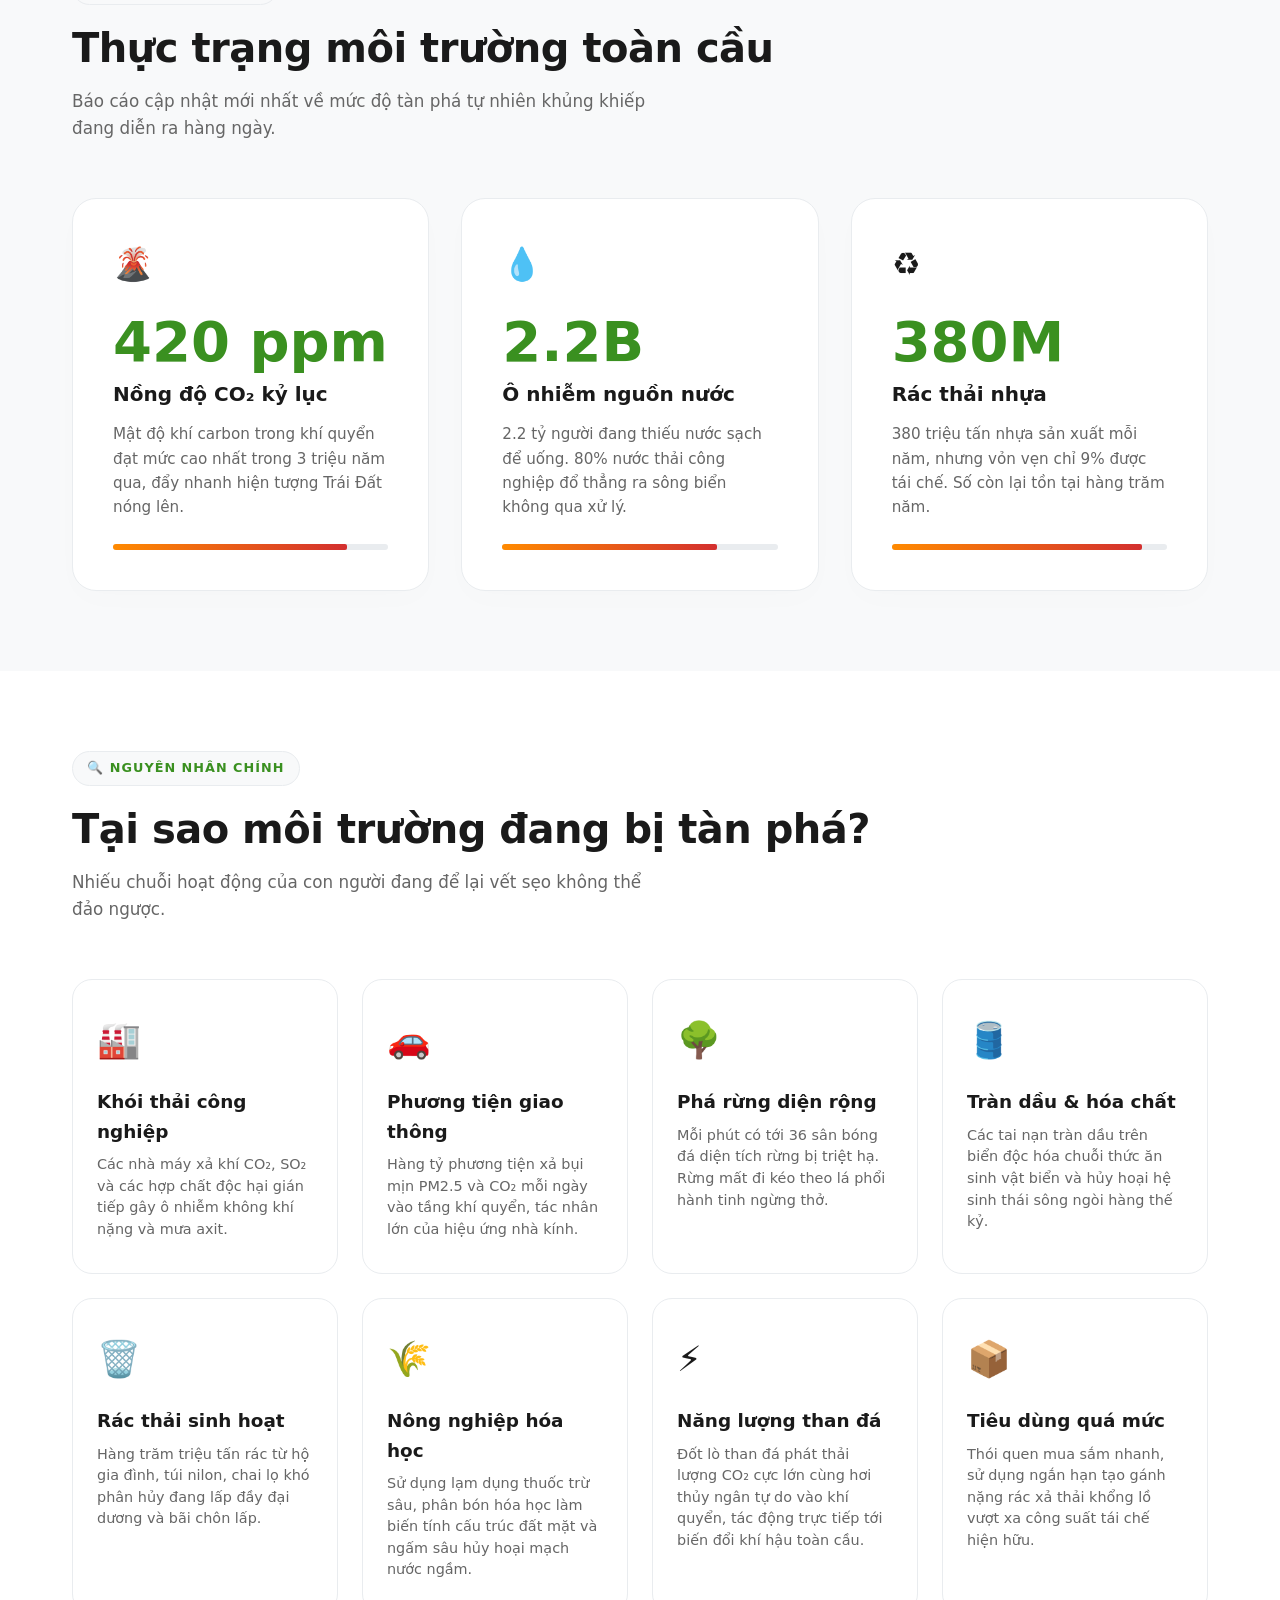
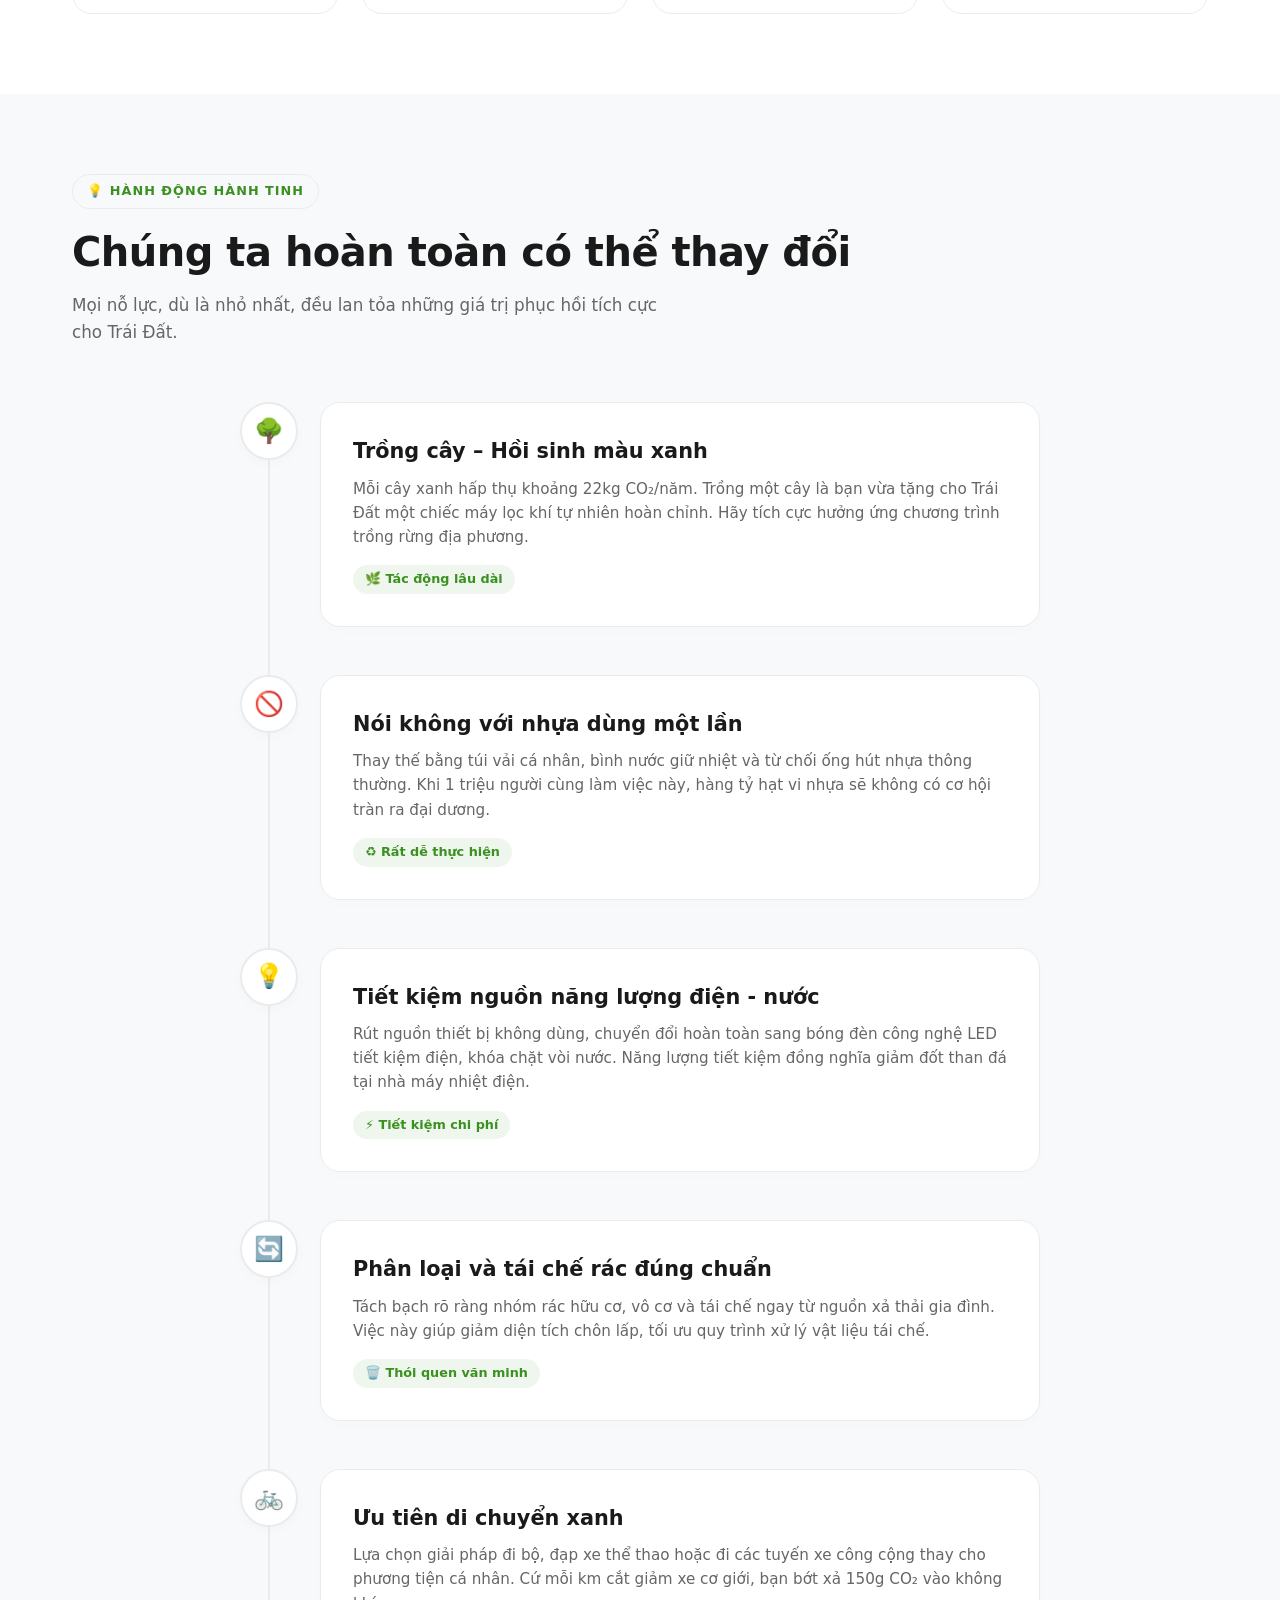
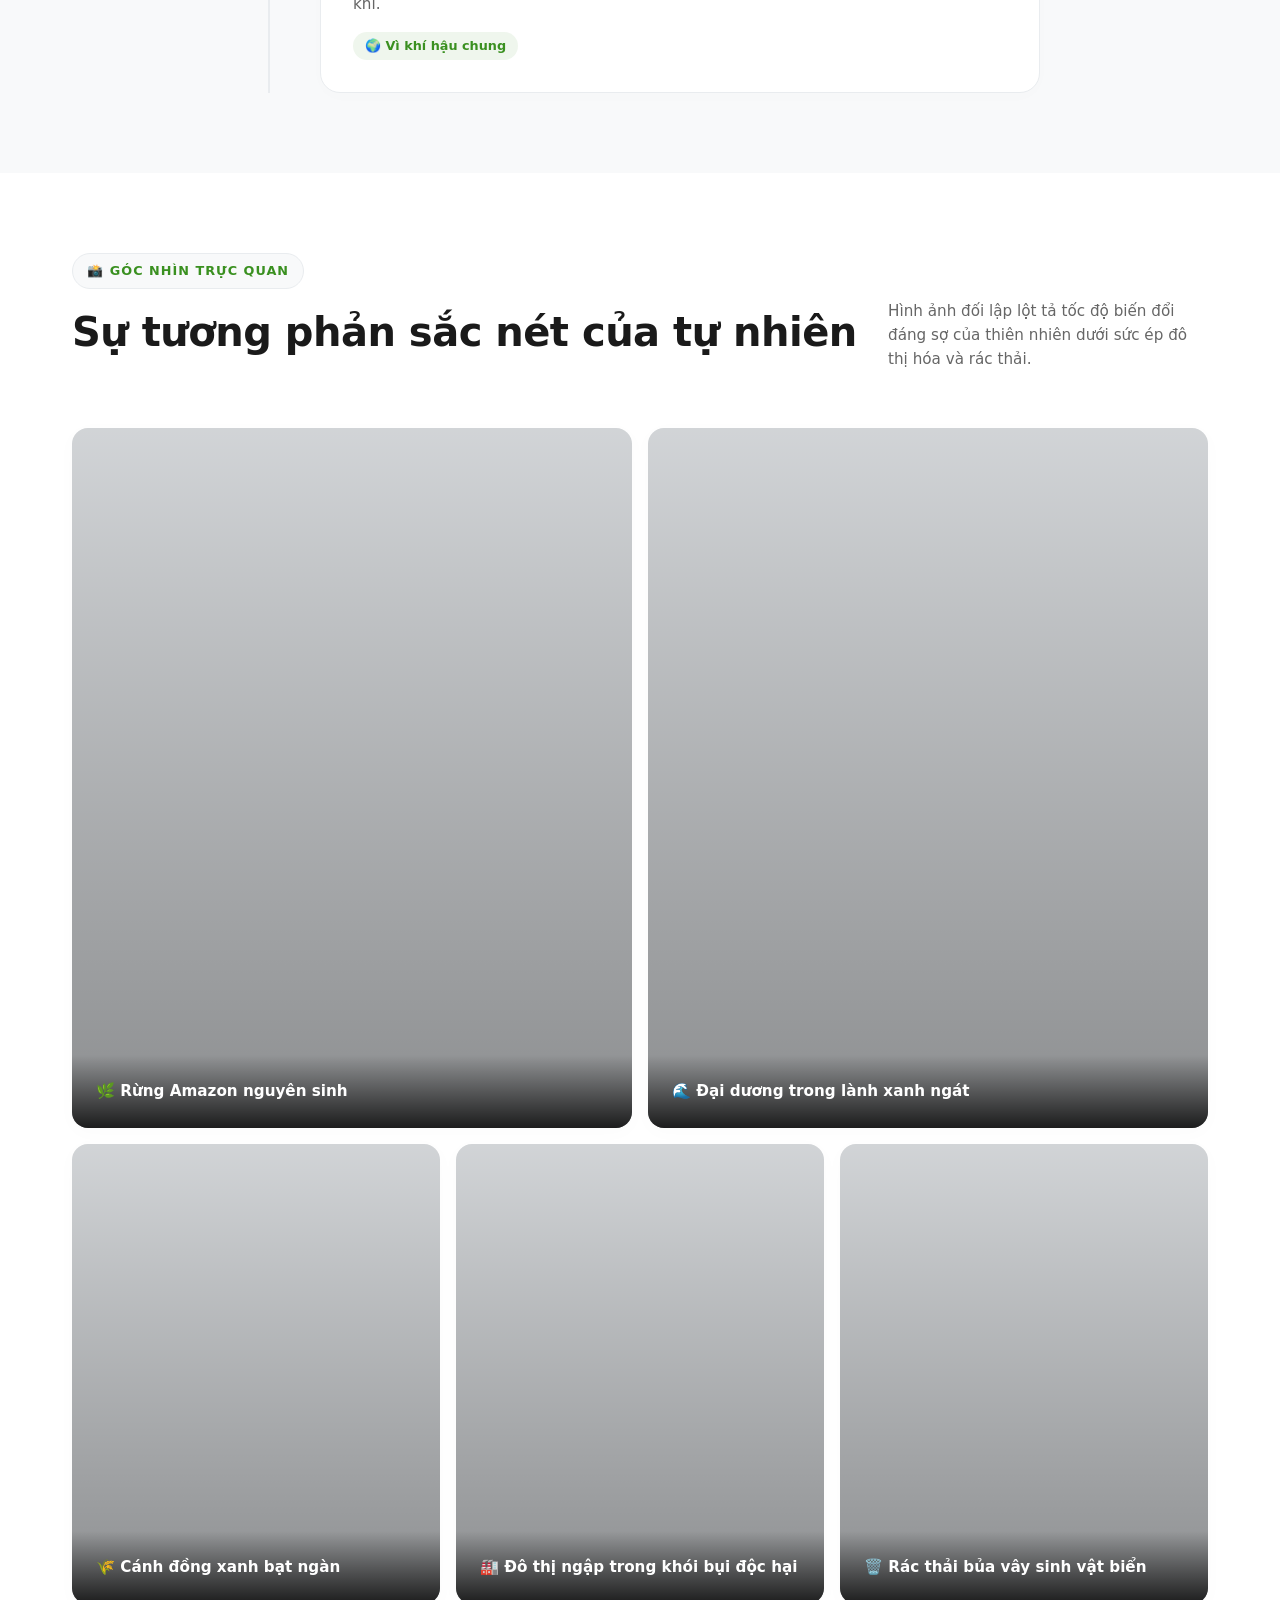
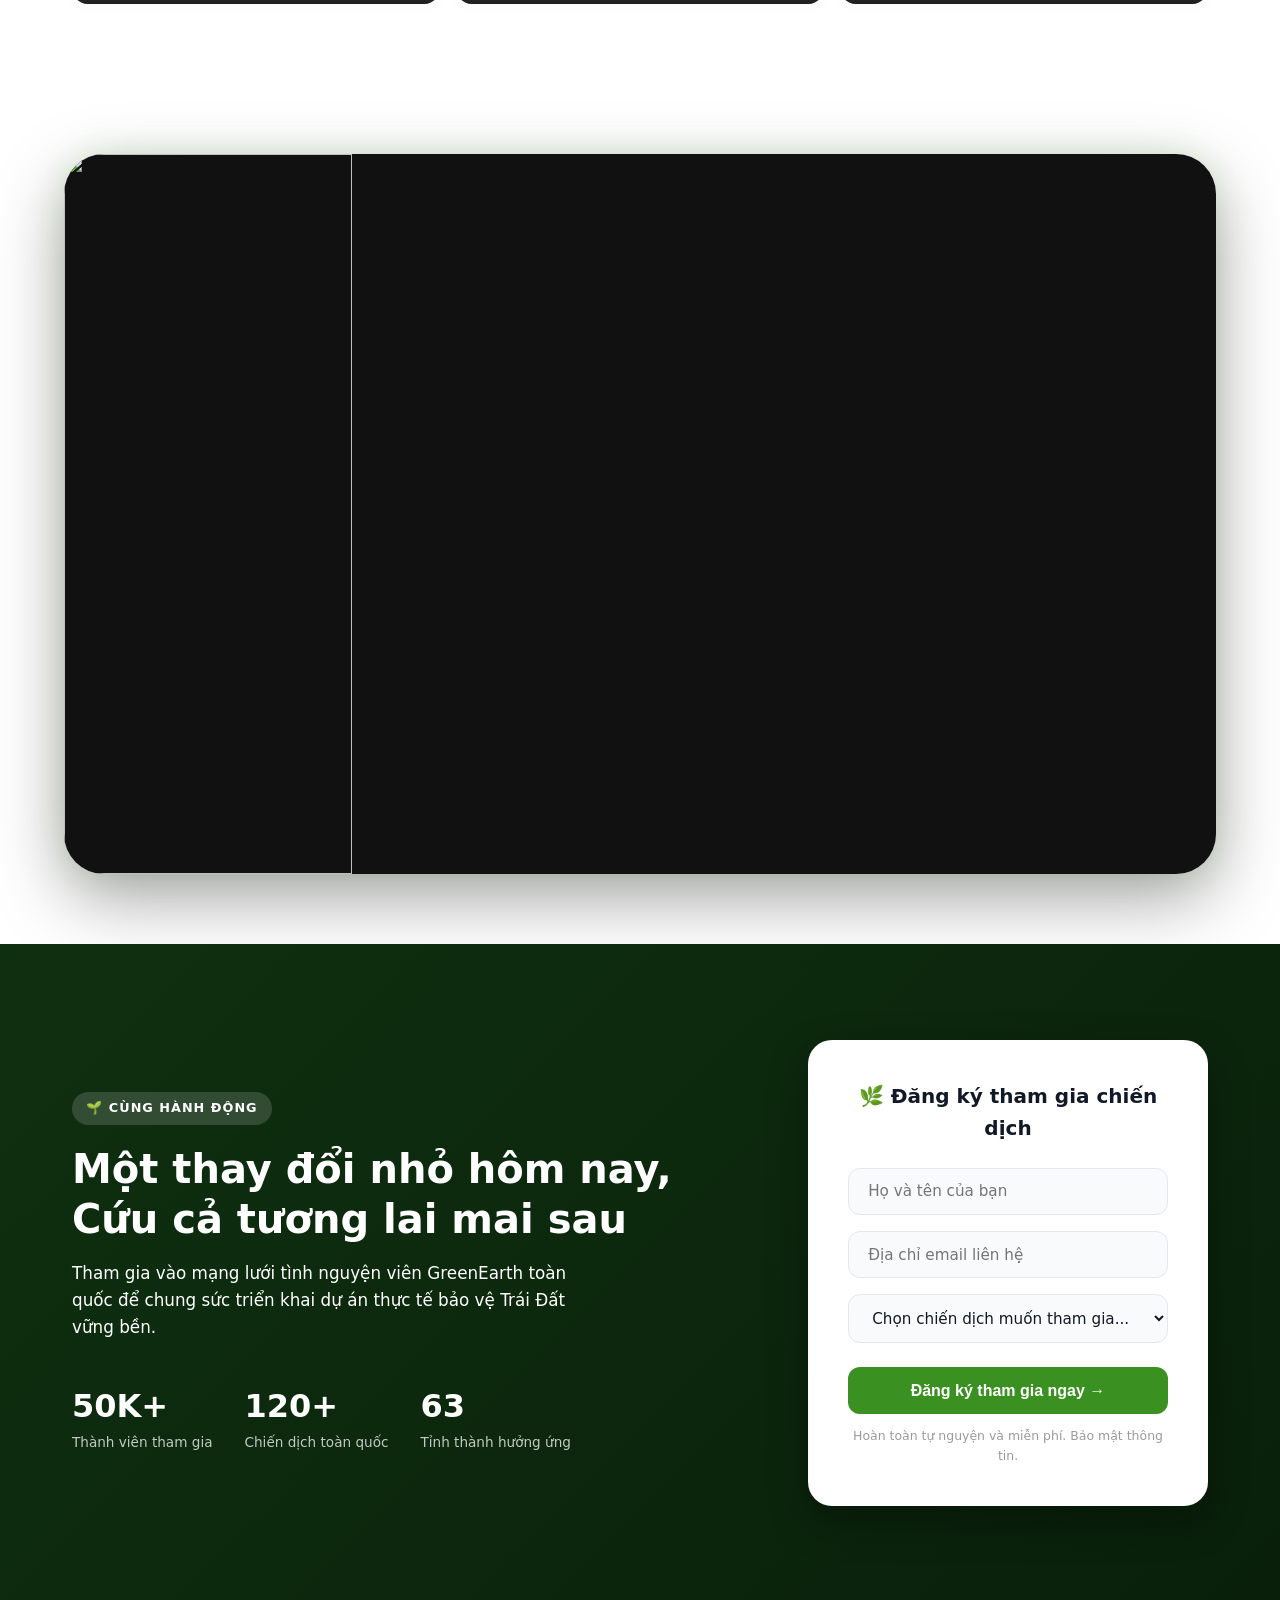
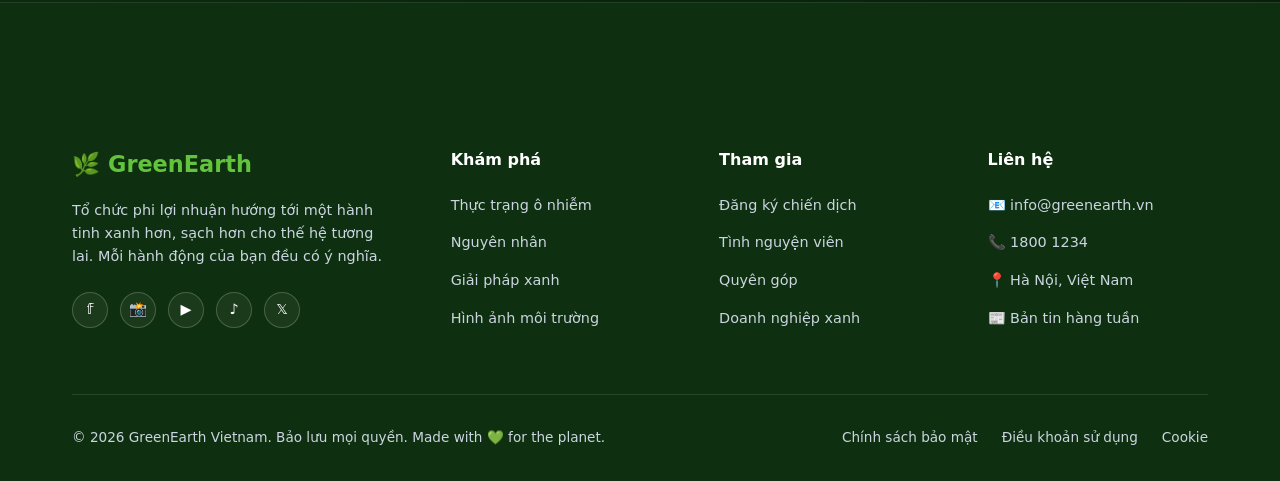
==== commit 558b2765: "Update index.html" ====
--- a/index.html
+++ b/index.html
@@ -8,12 +8,12 @@
 </head>
 <body>
  <div class="progress-container">
-  <div class="progress-bar" id="myBar"></div>
+  <div class="progress-bar" id="reading-progress"></div>
 </div>
 
-<div class="content">
+<main class="article-content">
  
-</div> 
+  </main>
 
   <nav id="navbar">
     <div class="nav-inner">
--- a/assets/css/style.css
+++ b/assets/css/style.css
@@ -938,7 +938,7 @@
 .scroll-top{
     position: fixed;
 
-    right: 35px;
+    right: 30px;
     bottom: 50px;
 
     width: 45px;
